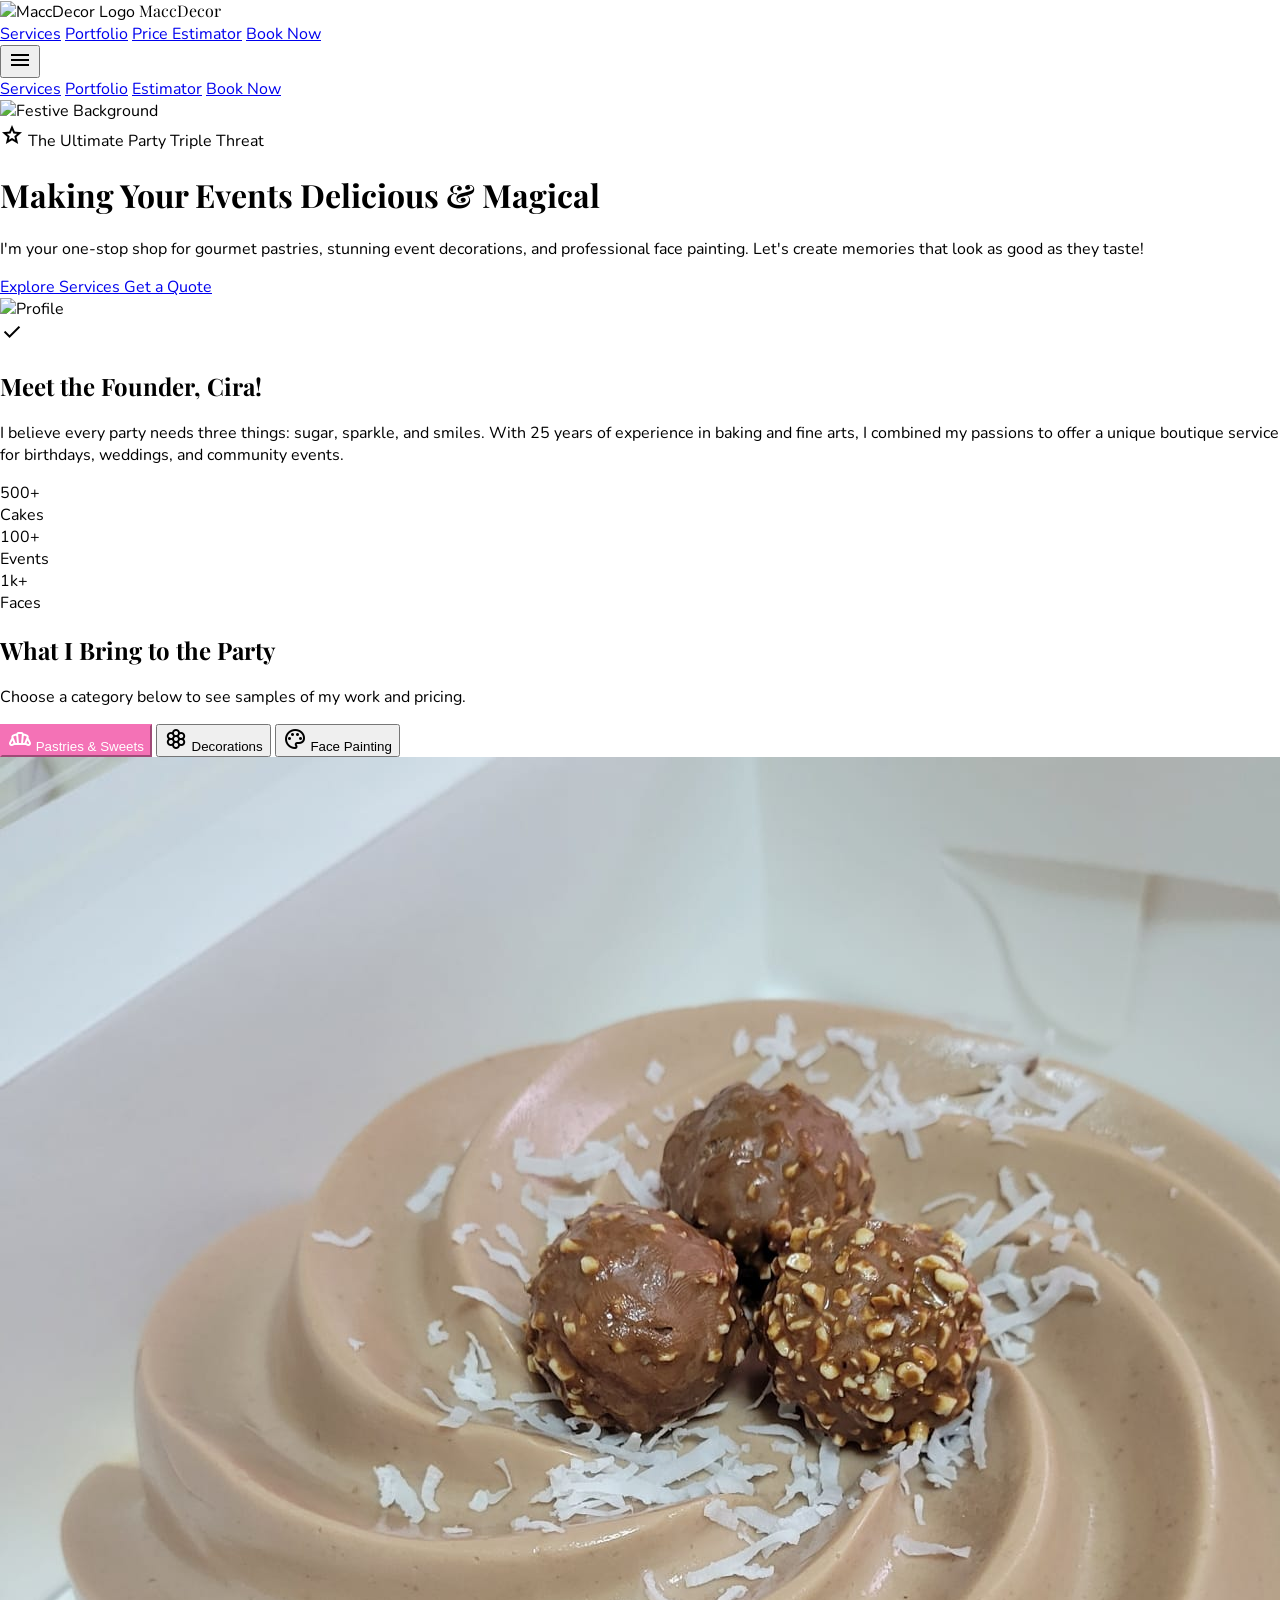
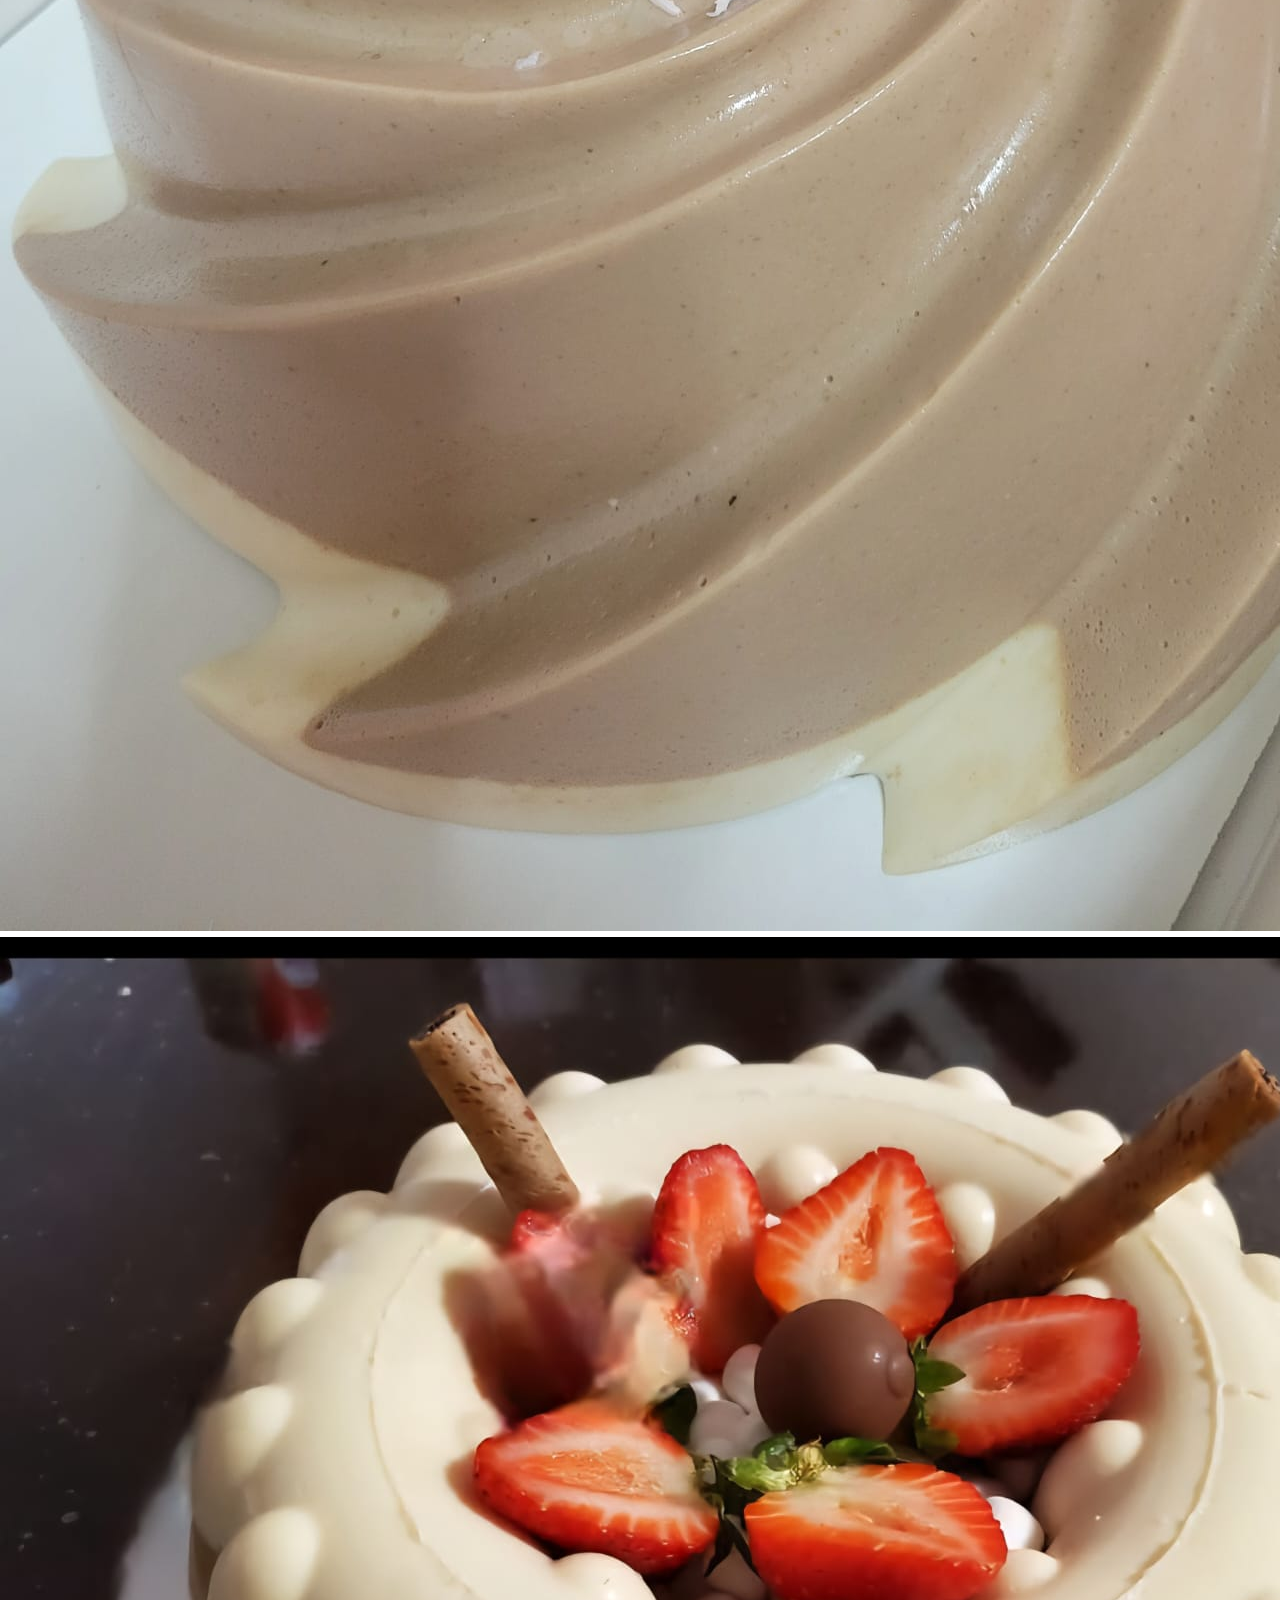
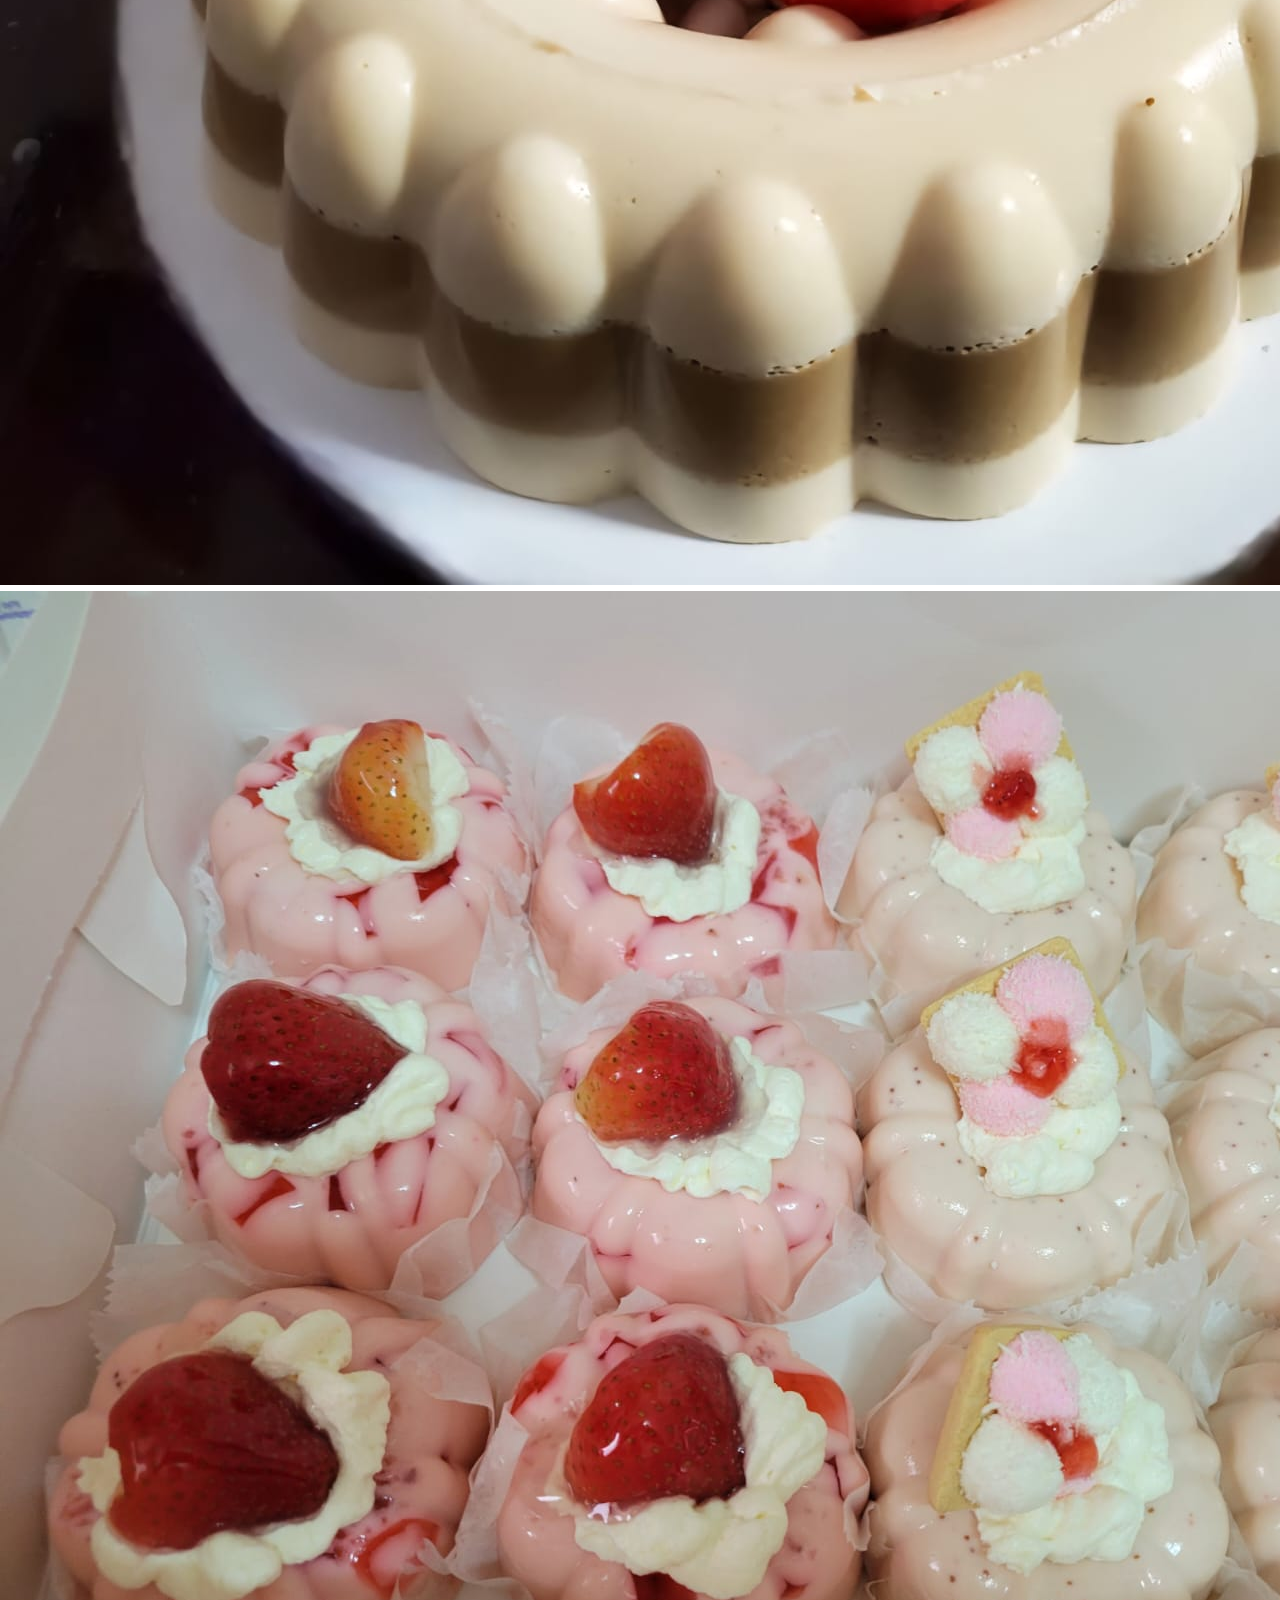
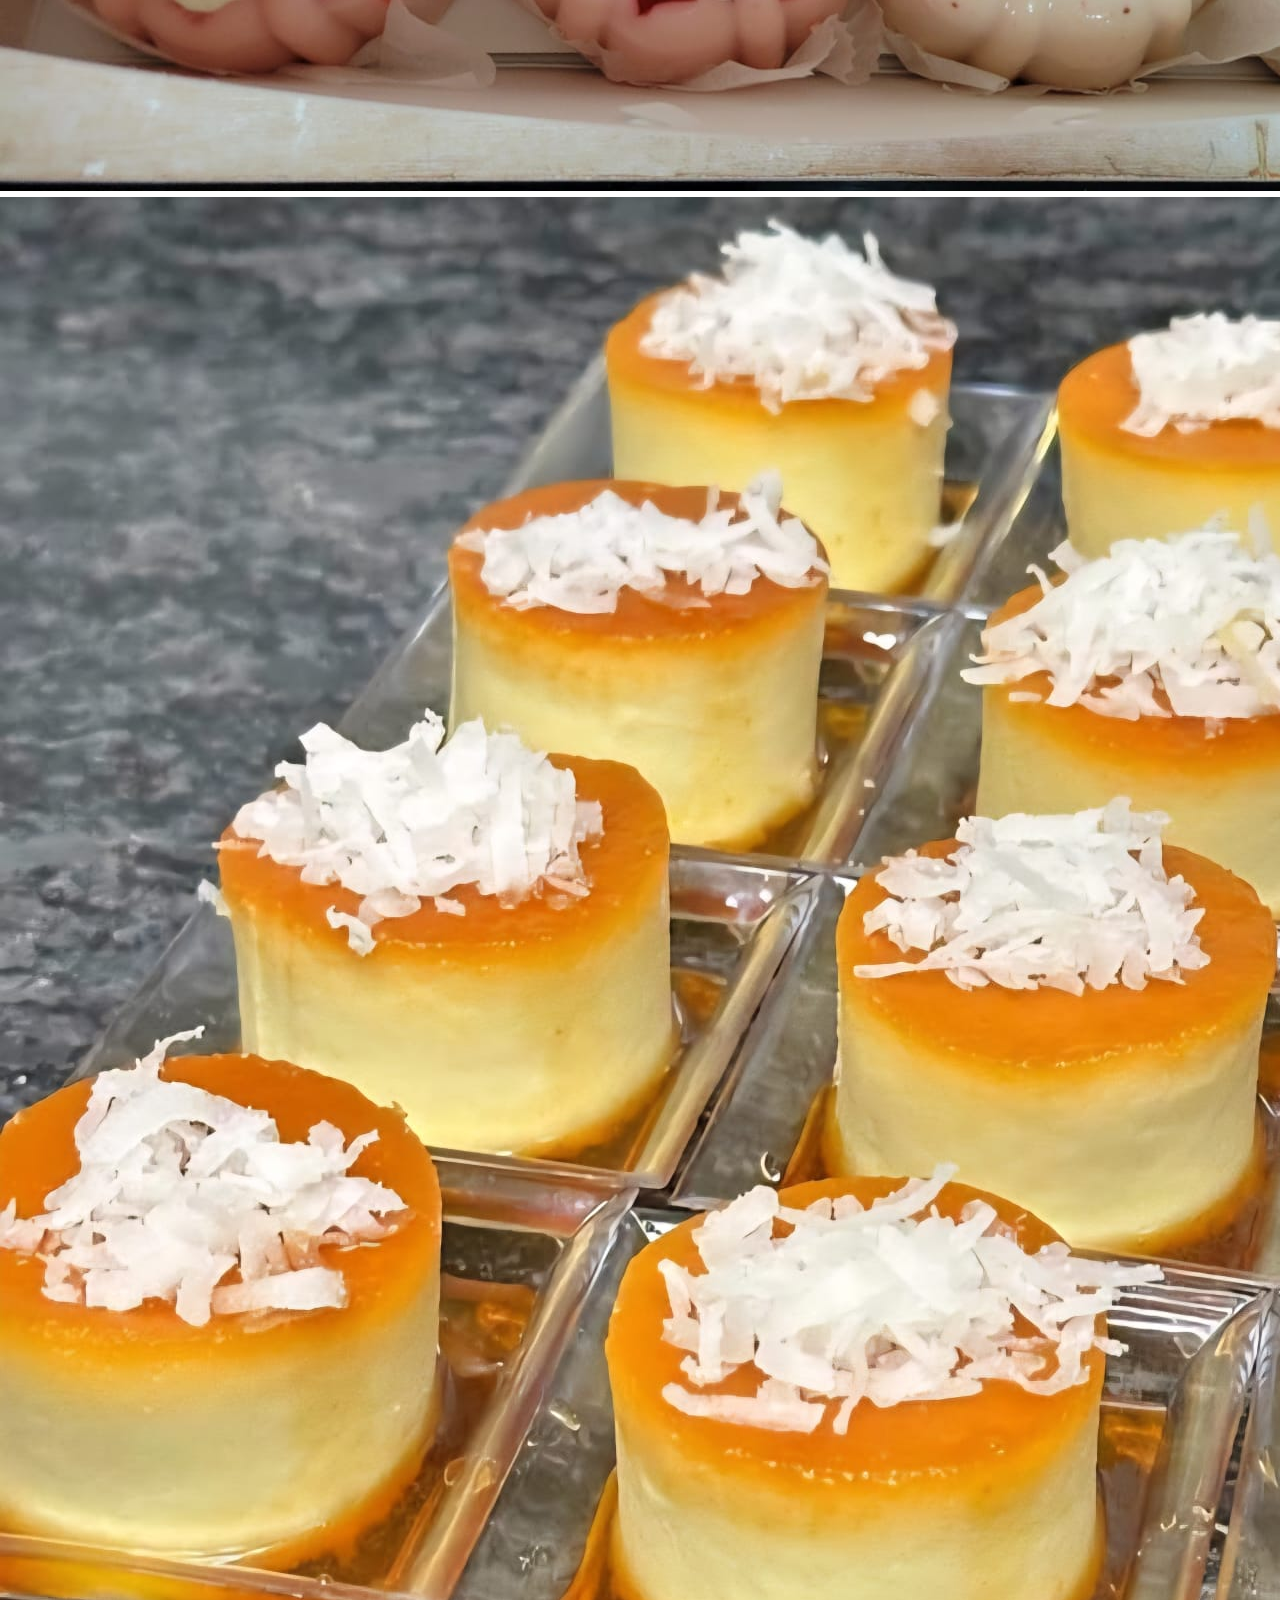
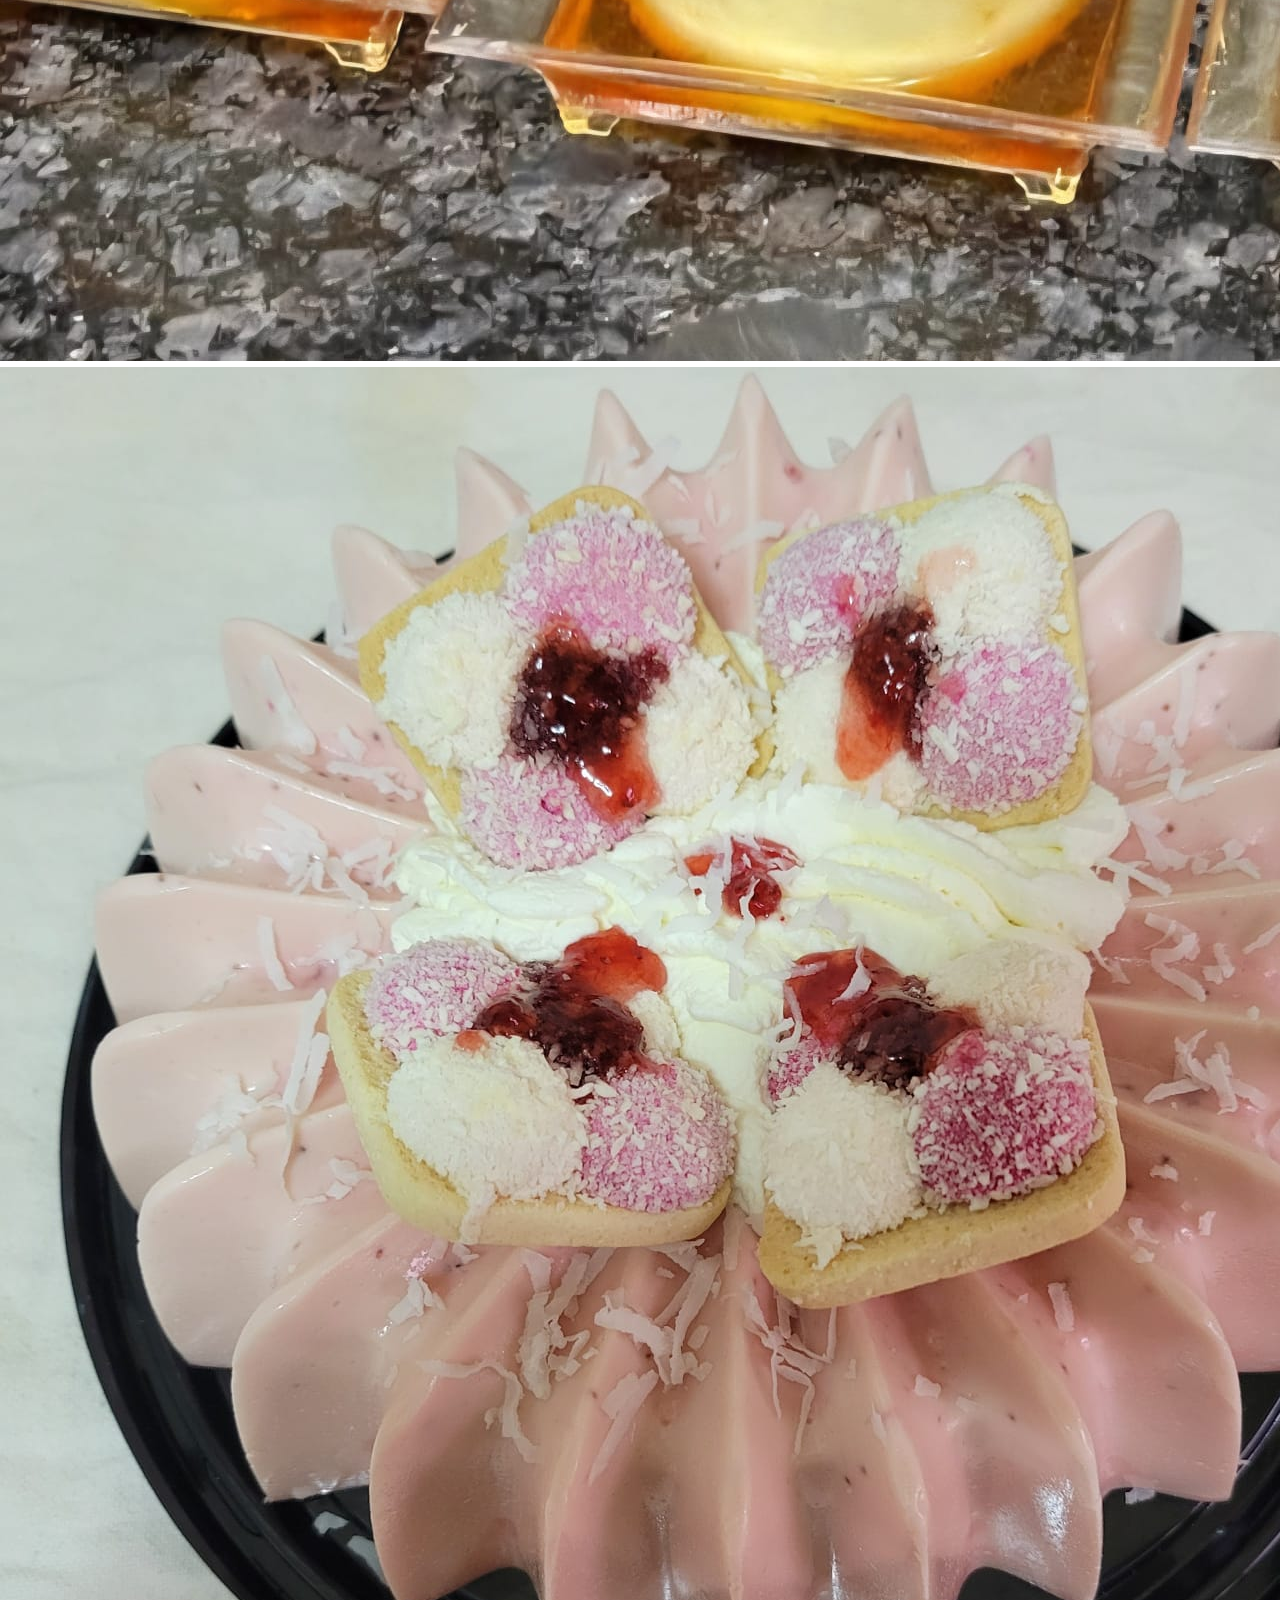
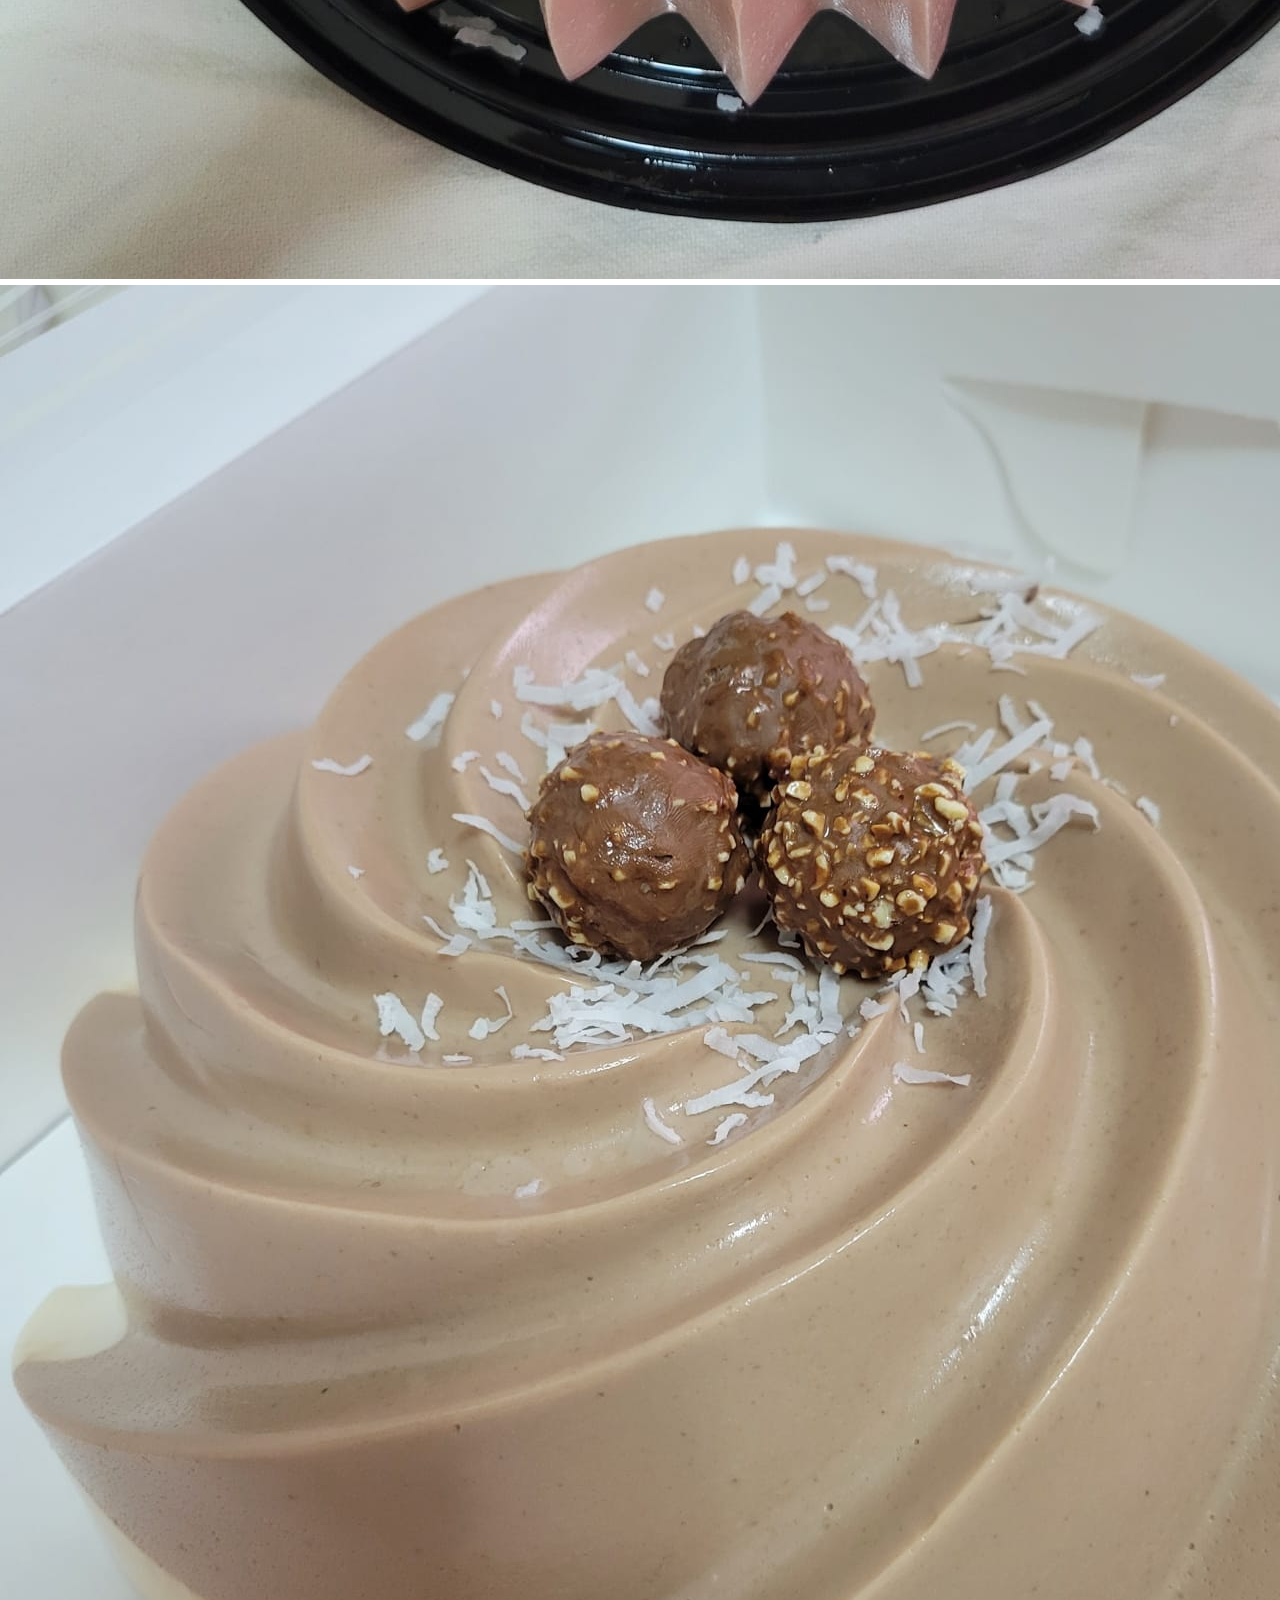
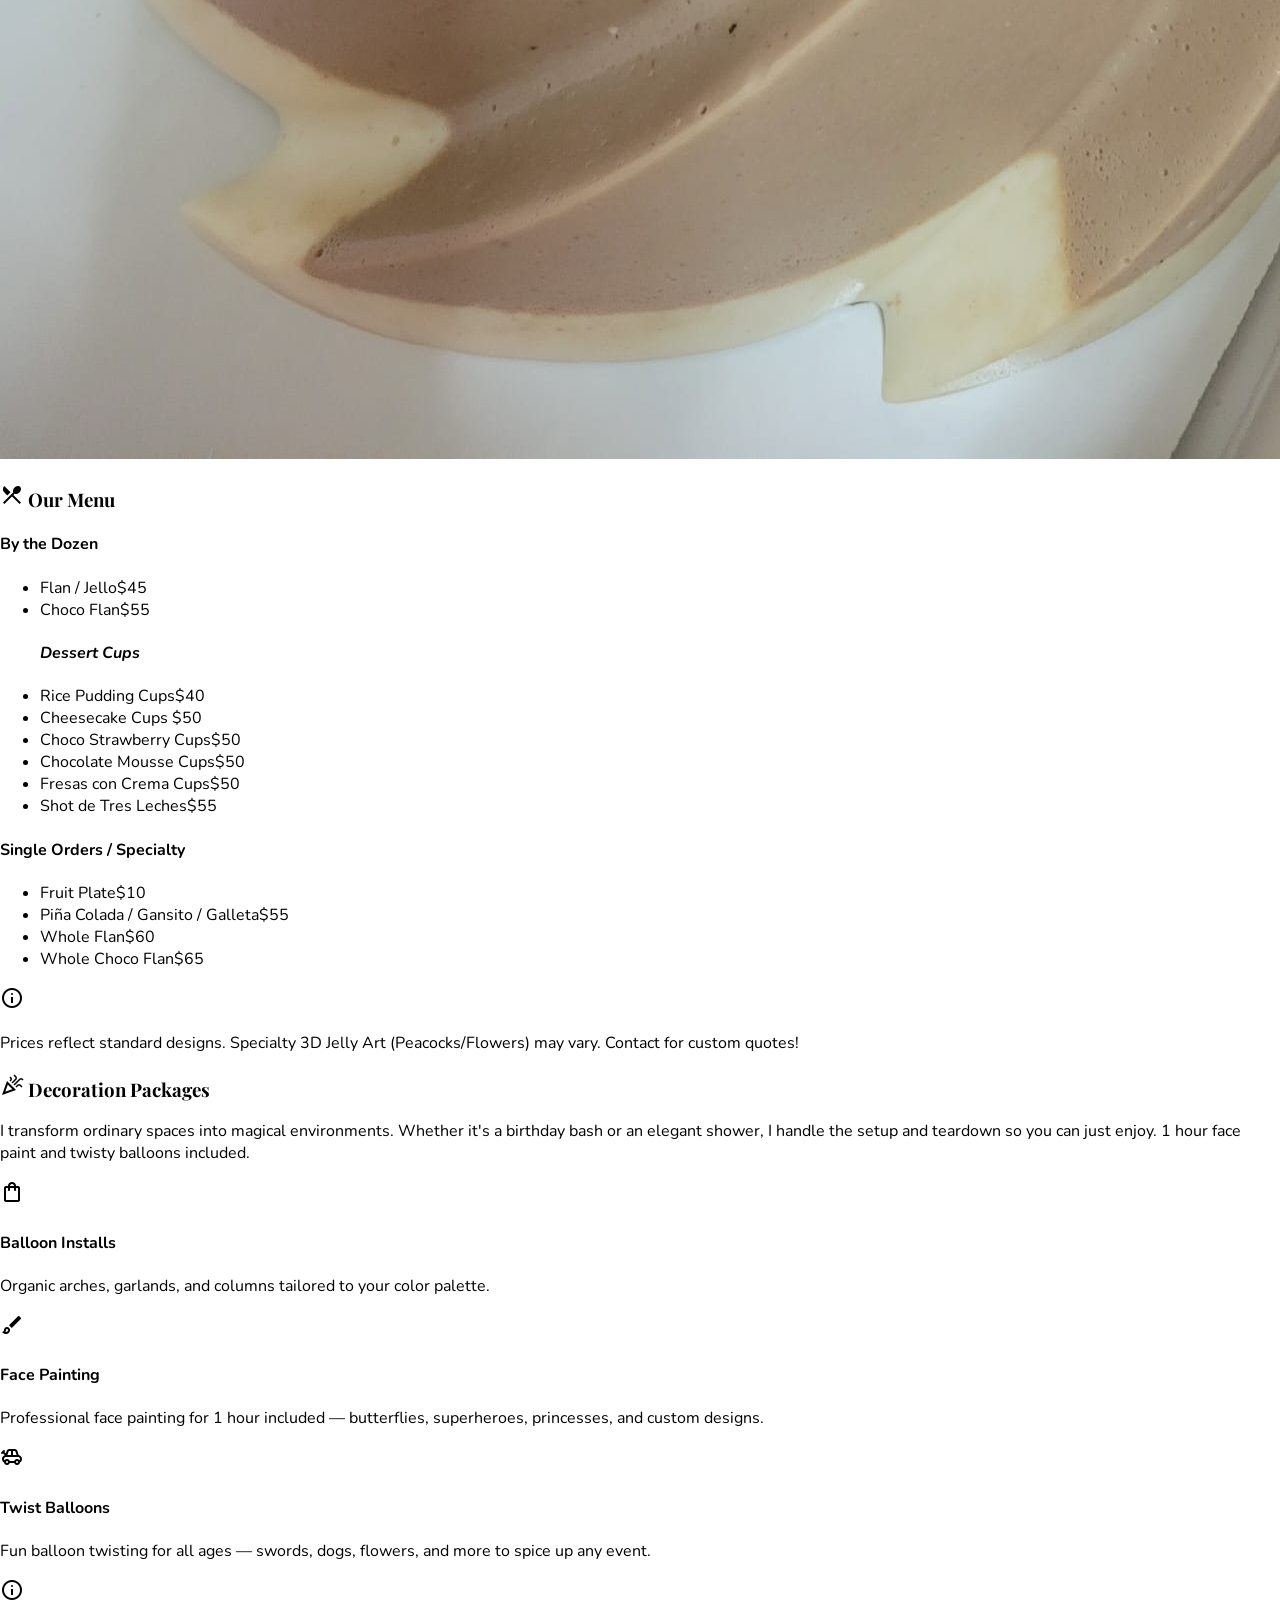
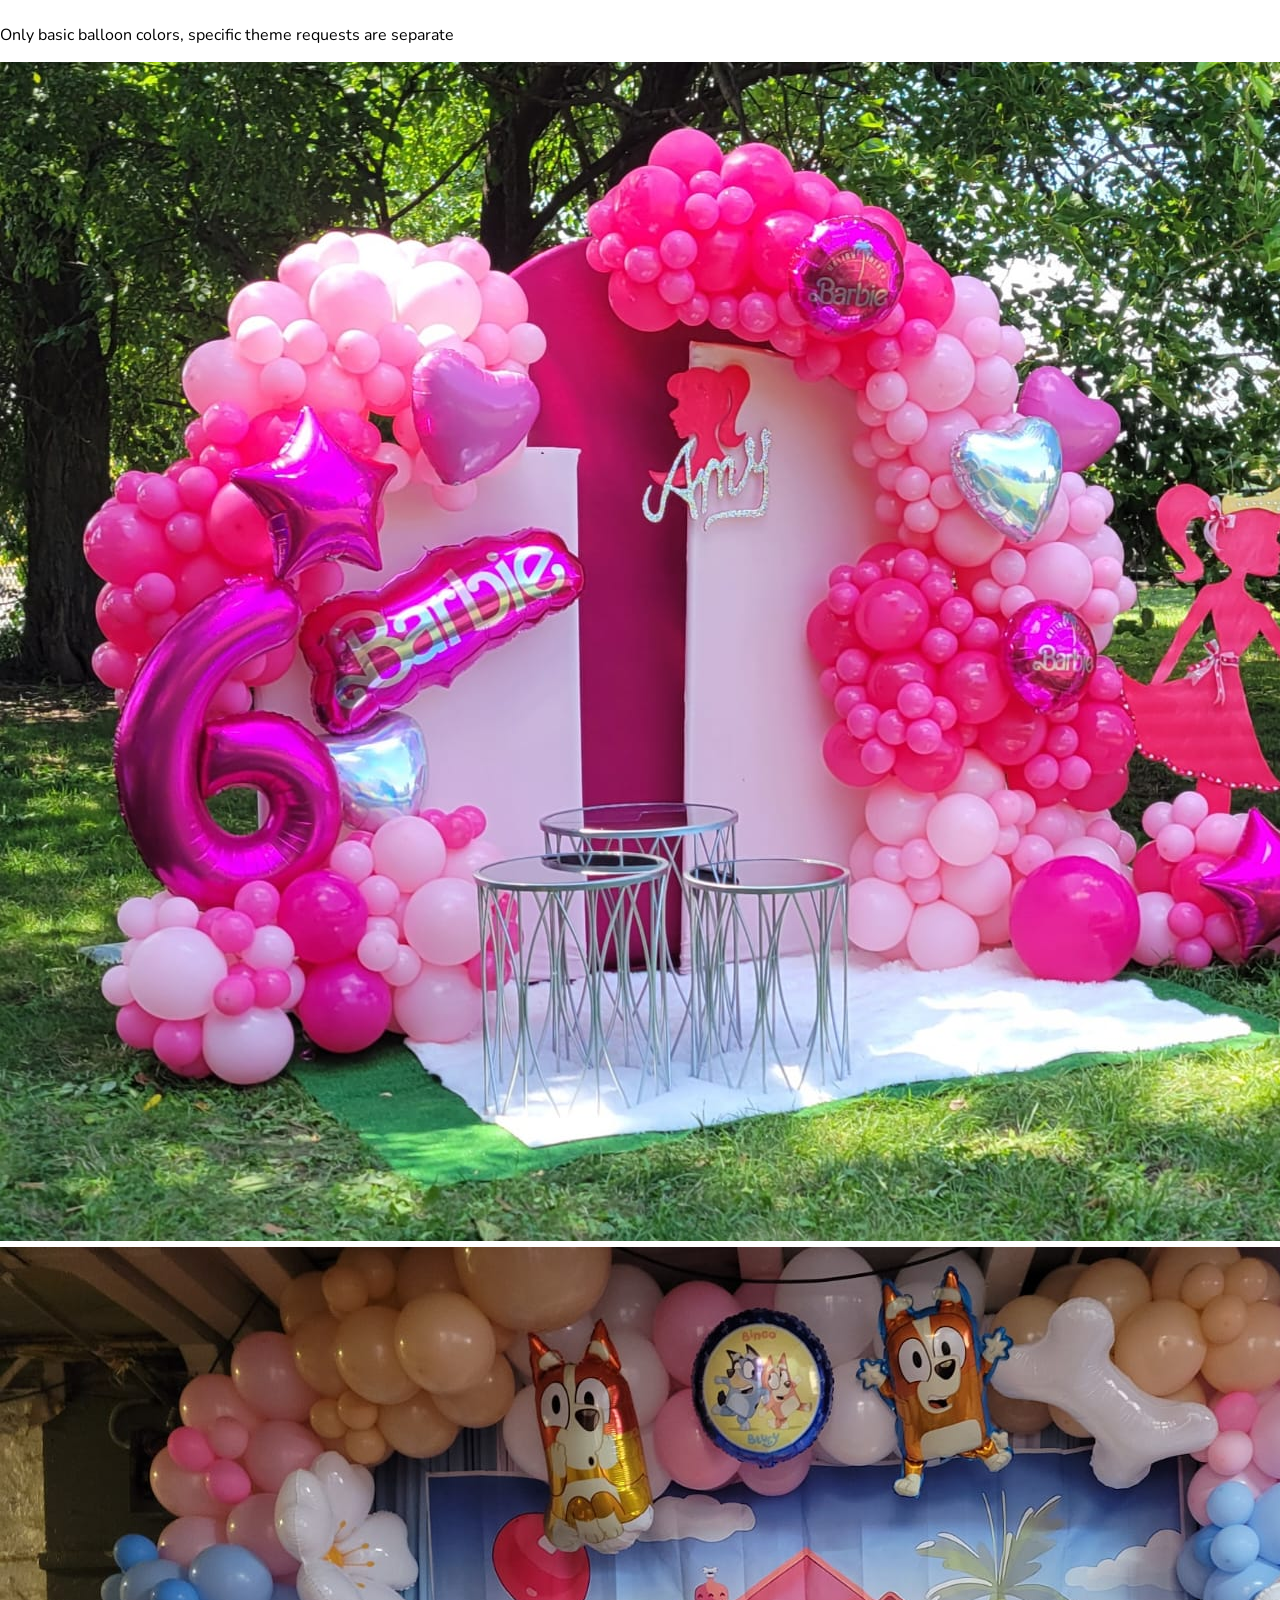
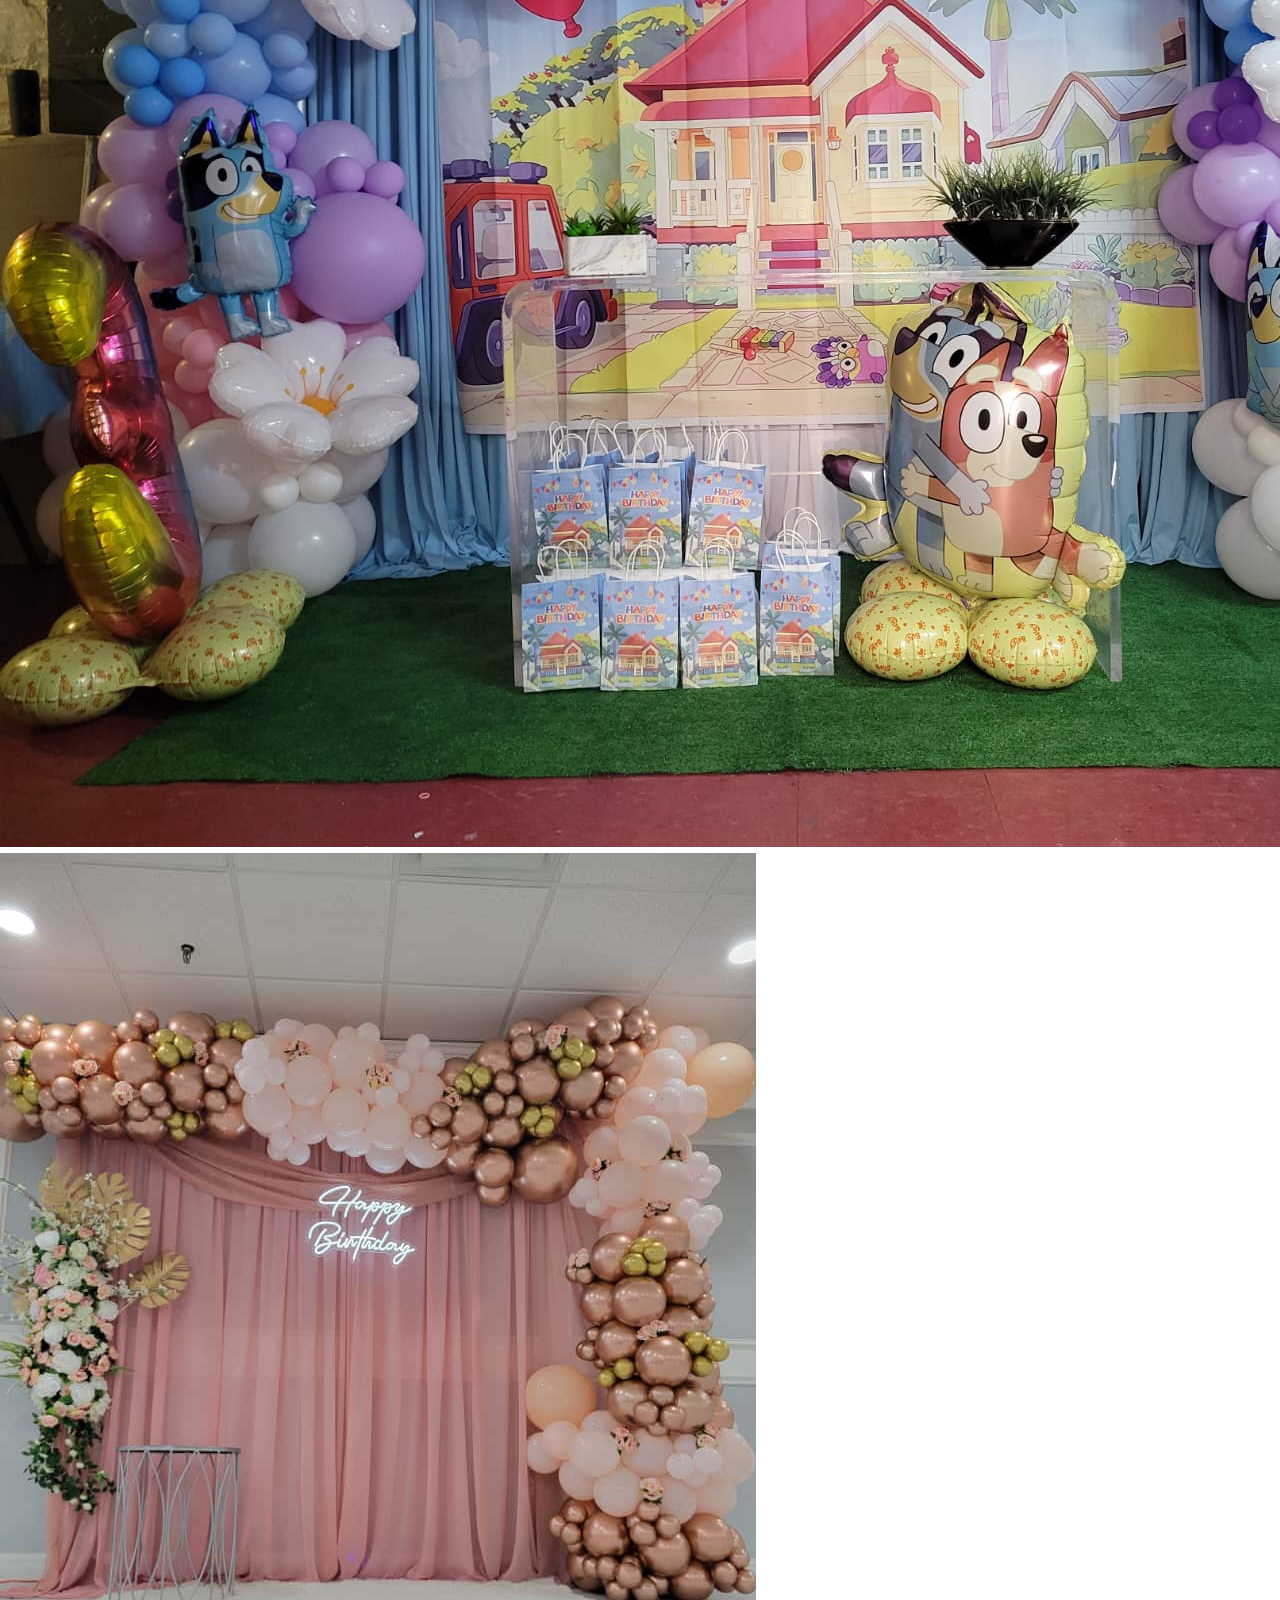
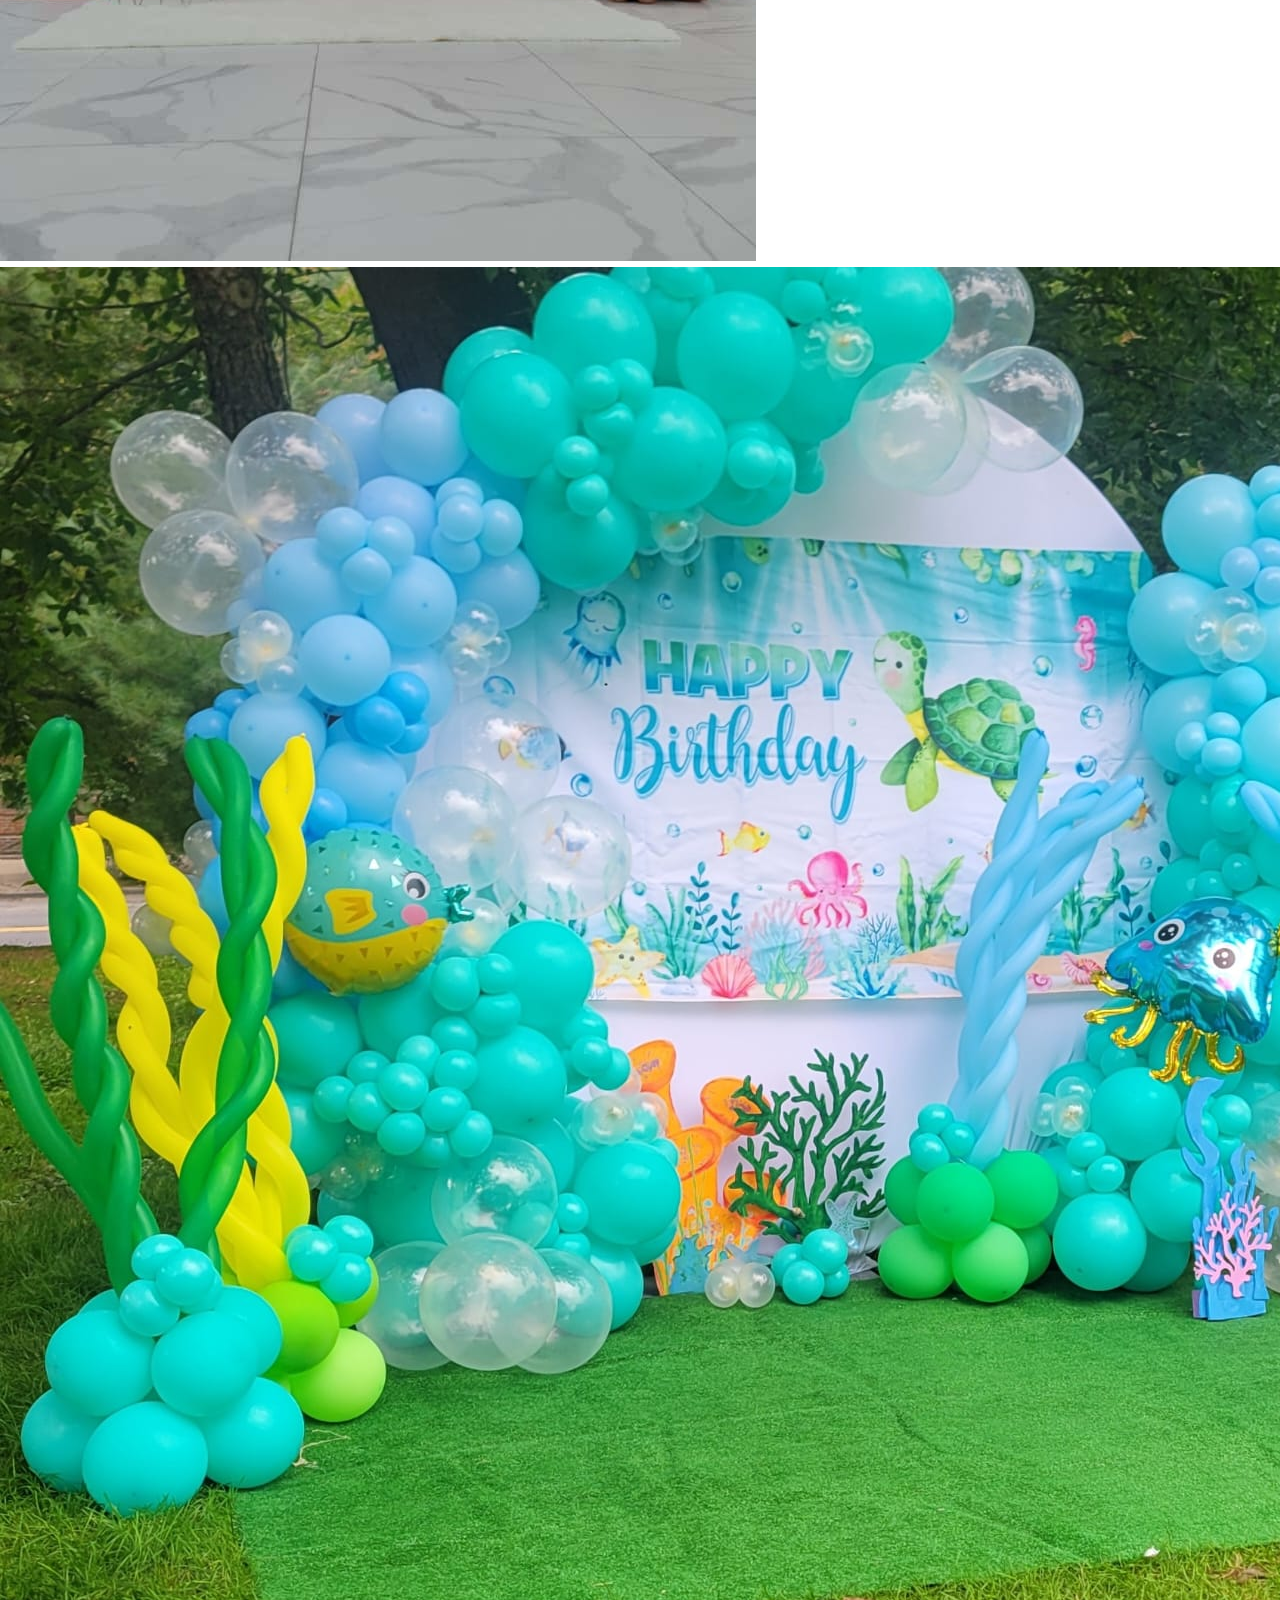
==== index.html @ c12562e0 "Add MaccDecor landing page and assets Signed-off-by: Aden Garbutt <agarbutt268@gmail.com>" ====
<!doctype html>
<html lang="en">
    <head>
        <meta
            name="surface-hint"
            content="desktop-responsive"
            data-hint="injected-ffc2e83d85"
        />
        <meta charset="utf-8" />
        <meta content="width=device-width, initial-scale=1.0" name="viewport" />
        <title>MaccDecor | Events &amp; Decorations</title>
        <script src="https://cdn.tailwindcss.com"></script>
        <link
            href="https://fonts.googleapis.com/css2?family=Nunito:wght@400;600;700;800&amp;family=Playfair+Display:wght@700&amp;display=swap"
            rel="stylesheet"
        />
        <link
            href="https://fonts.googleapis.com/css2?family=Material+Symbols+Outlined:opsz,wght,FILL,GRAD@24,400,1,0"
            rel="stylesheet"
        />
        <link
            type="text/css"
            href="https://fonts.googleapis.com/css2?family=Google+Symbols:opsz,wght,FILL,GRAD,ROND@24,400,0,0,50&amp;icon_names=link"
            rel="stylesheet"
        />
        <link href="styles.css" rel="stylesheet" />
        <!--
        <style id="dyn-img-link-styles-di-script">
            .dyn-img-link-wrapper-di-script {
                anchor-scope: all;
                display: contents;
                position: relative;
                z-index: 1;
            }

            .dyn-img-link-wrapper-di-script img {
                anchor-name: --photo;
                display: block;
                max-width: 100%;
            }

            .dyn-img-link-di-script {
                z-index: 999999;
                background-color: rgba(0, 0, 0, 0.5);
                border-radius: 9999px;
                box-shadow: 0 1px 2px rgba(0, 0, 0, 0.2);
                color: white;
                height: clamp(
                    13px,
                    calc(max(anchor-size(width), anchor-size(height)) * 0.3),
                    21px
                );
                width: clamp(
                    13px,
                    calc(max(anchor-size(width), anchor-size(height)) * 0.3),
                    21px
                );
                padding: 4px;
                position: absolute;

                bottom: anchor(bottom);
                left: anchor(left);
                margin-left: 10px;
                margin-bottom: 10px;

                transition: background-color 0.2s ease-in-out;
            }

            .dyn-img-link-di-script:hover {
                background-color: rgba(0, 0, 0, 0.8);
            }

            .dyn-img-link-di-script span {
                font-size: 14px;
                vertical-align: top;
            }

            .dyn-img-attribution-button-di-script {
                z-index: 999999;
                background-color: rgba(0, 0, 0, 0.5);
                border-radius: 9999px;
                box-shadow: 0 1px 2px rgba(0, 0, 0, 0.2);
                color: white;
                width: clamp(
                    13px,
                    calc(max(anchor-size(width), anchor-size(height)) * 0.3),
                    21px
                );
                height: clamp(
                    13px,
                    calc(max(anchor-size(width), anchor-size(height)) * 0.3),
                    21px
                );
                padding: 4px;

                position: absolute;
                position-anchor: --photo;
                top: anchor(top);
                right: anchor(right);
                margin-top: 10px;
                margin-right: 10px;

                transition: background-color 0.2s ease-in-out;
                display: flex;
                align-items: center;
                justify-content: center;
            }

            .dyn-img-attribution-button-di-script:hover {
                background-color: rgba(0, 0, 0, 0.8);
            }

            .dyn-img-attribution-button-di-script span {
                font-size: 14px;
                vertical-align: top;
            }

            .dyn-img-inline-attribution-di-script {
                z-index: 999999;
                font-size: 12px;
                padding: 4px;
                display: none;

                position: absolute;
                position-anchor: --photo;
                bottom: anchor(bottom);
                right: anchor(right);
                margin-bottom: 8px;
                margin-right: 8px;

                max-width: 200px;
                overflow: hidden;
                text-overflow: ellipsis;
                text-align: right;

                white-space: nowrap;
                background-color: rgba(0, 0, 0, 0.8);
                border-radius: 9999px;
                box-shadow: 0 1px 2px rgba(0, 0, 0, 0.2);
                color: white;
            }
        </style>
        -->
    </head>
    <body class="bg-slate-50 text-slate-800 antialiased">
        <!-- Navigation -->
        <nav
            class="bg-white/90 backdrop-blur-md fixed w-full z-50 shadow-sm border-b border-pink-100"
        >
            <div class="max-w-7xl mx-auto px-4 sm:px-6 lg:px-8">
                <div class="flex justify-between items-center h-20">
                    <!-- Logo -->
                    <div
                        class="flex-shrink-0 flex items-center gap-2 cursor-pointer"
                        onclick="window.scrollTo(0, 0)"
                    >
                        <img
                            src="images/negro.png"
                            alt="MaccDecor Logo"
                            class="w-20 h-20"
                        />
                        <span
                            class="font-bold text-2xl tracking-tight text-slate-800 serif"
                            >MaccDecor</span
                        >
                    </div>

                    <!-- Navigation -->
                    <div class="hidden md:flex space-x-8 items-center">
                        <a
                            class="text-slate-600 hover:text-pink-500 font-semibold transition"
                            href="#services"
                            >Services</a
                        >
                        <a
                            class="text-slate-600 hover:text-pink-500 font-semibold transition"
                            href="#portfolio"
                            >Portfolio</a
                        >
                        <a
                            class="text-slate-600 hover:text-pink-500 font-semibold transition"
                            href="#calculator"
                            >Price Estimator</a
                        >
                        <a
                            class="px-5 py-2 rounded-full bg-pink-500 text-white font-bold hover:bg-pink-600 transition shadow-lg shadow-pink-200"
                            href="#contact"
                            >Book Now</a
                        >
                    </div>

                    <!-- Mobile menu button -->
                    <div class="md:hidden flex items-center">
                        <button
                            class="text-slate-600 hover:text-pink-500 focus:outline-none"
                            id="mobile-menu-btn"
                        >
                            <span class="material-symbols-outlined text-3xl"
                                >menu</span
                            >
                        </button>
                    </div>
                </div>
            </div>
            <!-- Mobile Menu Panel -->
            <div
                class="hidden md:hidden bg-white border-t border-gray-100 absolute w-full shadow-lg"
                id="mobile-menu"
            >
                <div class="px-4 pt-2 pb-6 space-y-2">
                    <a
                        class="block px-3 py-2 text-base font-medium text-slate-700 hover:bg-pink-50 rounded-md"
                        href="#services"
                        >Services</a
                    >
                    <a
                        class="block px-3 py-2 text-base font-medium text-slate-700 hover:bg-pink-50 rounded-md"
                        href="#portfolio"
                        >Portfolio</a
                    >
                    <a
                        class="block px-3 py-2 text-base font-medium text-slate-700 hover:bg-pink-50 rounded-md"
                        href="#calculator"
                        >Estimator</a
                    >
                    <a
                        class="block px-3 py-2 text-base font-medium text-pink-600 font-bold hover:bg-pink-50 rounded-md"
                        href="#contact"
                        >Book Now</a
                    >
                </div>
            </div>
        </nav>
        <!-- Hero Section -->
        <header class="relative pt-20 pb-16 md:pt-32 md:pb-24 overflow-hidden">
            <div class="absolute inset-0 z-0">
                <img
                    alt="Festive Background"
                    class="w-full h-full object-cover opacity-20"
                    src="blob:https://48yn0q6pwa07k4d0p4qpevnle3vdukmhxo6vxhmohukcchzi3i-h858592233.scf.usercontent.goog/628b90f7-f1f1-40f3-ab61-eddf81ee13fc"
                    style=""
                />
                <div
                    class="absolute inset-0 bg-gradient-to-b from-white/80 to-slate-50"
                ></div>
            </div>
            <div
                class="relative z-10 max-w-7xl mx-auto px-4 sm:px-6 lg:px-8 text-center"
            >
                <div
                    class="inline-flex items-center gap-2 px-4 py-2 rounded-full bg-yellow-100 text-yellow-800 text-sm font-bold mb-6 shadow-sm"
                >
                    <span class="material-symbols-outlined text-lg">star</span>
                    The Ultimate Party Triple Threat
                </div>
                <h1
                    class="text-5xl md:text-7xl font-extrabold text-slate-900 mb-6 leading-tight"
                >
                    Making Your Events
                    <span
                        class="text-transparent bg-clip-text bg-gradient-to-r from-pink-500 to-purple-600"
                        >Delicious</span
                    >
                    &amp;
                    <span
                        class="text-transparent bg-clip-text bg-gradient-to-r from-blue-500 to-teal-400"
                        >Magical</span
                    >
                </h1>
                <p class="mt-4 max-w-2xl mx-auto text-xl text-slate-600 mb-10">
                    I'm your one-stop shop for gourmet pastries, stunning event
                    decorations, and professional face painting. Let's create
                    memories that look as good as they taste!
                </p>
                <div class="flex flex-col sm:flex-row gap-4 justify-center">
                    <a
                        class="px-8 py-4 rounded-full bg-slate-900 text-white font-bold hover:bg-slate-800 transition shadow-xl hover:shadow-2xl hover:-translate-y-1 transform duration-200"
                        href="#services"
                    >
                        Explore Services
                    </a>
                    <a
                        class="px-8 py-4 rounded-full bg-white text-slate-900 border-2 border-slate-200 font-bold hover:border-pink-400 hover:text-pink-500 transition shadow-sm hover:shadow-md"
                        href="#calculator"
                    >
                        Get a Quote
                    </a>
                </div>
            </div>
        </header>
        <!-- About Mini Section -->
        <section class="py-12 bg-white border-y border-slate-100">
            <div
                class="max-w-5xl mx-auto px-4 flex flex-col md:flex-row items-center gap-8"
            >
                <div class="w-32 h-32 md:w-40 md:h-40 flex-shrink-0 relative">
                    <img
                        alt="Profile"
                        class="w-full h-full object-cover rounded-full border-4 border-pink-100 shadow-lg"
                        src="blob:https://48yn0q6pwa07k4d0p4qpevnle3vdukmhxo6vxhmohukcchzi3i-h858592233.scf.usercontent.goog/65025462-3016-4393-b041-811801090846"
                        style=""
                    />
                    <div
                        class="absolute bottom-0 right-0 bg-green-400 w-8 h-8 rounded-full border-4 border-white flex items-center justify-center shadow-sm"
                        title="Available for booking"
                    >
                        <span
                            class="material-symbols-outlined text-white text-sm font-bold"
                            >check</span
                        >
                    </div>
                </div>
                <div class="text-center md:text-left">
                    <h2 class="text-2xl font-bold text-slate-900 serif">
                        Meet the Founder, Cira!
                    </h2>
                    <p class="text-slate-600 mt-2">
                        I believe every party needs three things: sugar,
                        sparkle, and smiles. With 25 years of experience in
                        baking and fine arts, I combined my passions to offer a
                        unique boutique service for birthdays, weddings, and
                        community events.
                    </p>
                </div>
                <div class="flex gap-6 text-slate-400">
                    <div class="text-center">
                        <div class="text-3xl font-bold text-pink-500">500+</div>
                        <div class="text-xs uppercase font-bold tracking-wider">
                            Cakes
                        </div>
                    </div>
                    <div class="text-center">
                        <div class="text-3xl font-bold text-purple-500">
                            100+
                        </div>
                        <div class="text-xs uppercase font-bold tracking-wider">
                            Events
                        </div>
                    </div>
                    <div class="text-center">
                        <div class="text-3xl font-bold text-blue-500">1k+</div>
                        <div class="text-xs uppercase font-bold tracking-wider">
                            Faces
                        </div>
                    </div>
                </div>
            </div>
        </section>
        <!-- Services Interactive Tabs -->
        <section class="py-20 bg-slate-50" id="services">
            <div class="max-w-7xl mx-auto px-4 sm:px-6 lg:px-8">
                <div class="text-center mb-12">
                    <h2
                        class="text-3xl md:text-4xl font-bold text-slate-900 serif mb-4"
                    >
                        What I Bring to the Party
                    </h2>
                    <p class="text-slate-600 max-w-2xl mx-auto">
                        Choose a category below to see samples of my work and
                        pricing.
                    </p>
                </div>
                <!-- Tabs Navigation -->
                <div class="flex justify-center mb-10">
                    <div
                        class="inline-flex bg-white p-1.5 rounded-full shadow-md border border-slate-100 overflow-x-auto max-w-full"
                    >
                        <button
                            class="service-tab active px-6 py-3 rounded-full text-sm sm:text-base font-bold transition flex items-center gap-2 whitespace-nowrap"
                            id="tab-btn-pastries"
                            onclick="switchTab('pastries')"
                        >
                            <span class="material-symbols-outlined"
                                >bakery_dining</span
                            >
                            Pastries &amp; Sweets
                        </button>
                        <button
                            class="service-tab px-6 py-3 rounded-full text-sm sm:text-base font-bold text-slate-600 hover:text-purple-600 transition flex items-center gap-2 whitespace-nowrap"
                            id="tab-btn-decor"
                            onclick="switchTab('decor')"
                        >
                            <span class="material-symbols-outlined"
                                >filter_vintage</span
                            >
                            Decorations
                        </button>
                        <button
                            class="service-tab px-6 py-3 rounded-full text-sm sm:text-base font-bold text-slate-600 hover:text-blue-600 transition flex items-center gap-2 whitespace-nowrap"
                            id="tab-btn-facepaint"
                            onclick="switchTab('facepaint')"
                        >
                            <span class="material-symbols-outlined"
                                >palette</span
                            >
                            Face Painting
                        </button>
                    </div>
                </div>

                <!-- Tab Content: Pastries -->
                <div class="tab-content fade-in block" id="content-pastries">
                    <div class="grid md:grid-cols-2 gap-12 items-center">
                        <!-- images -->
                        <div class="grid grid-cols-2 gap-4">
                            <img
                                alt="Specialty Jelly Cake"
                                class="rounded-2xl shadow-lg hover:scale-105 transition duration-300 w-full object-cover aspect-[4/3]"
                                src="images/specialty_jelly_cake.jpeg"
                            />
                            <img
                                alt="Floral Jelly Art"
                                class="rounded-2xl shadow-lg hover:scale-105 transition duration-300 w-full object-cover aspect-[4/3]"
                                src="images/cake3.jpeg"
                            />
                            <img
                                alt="Strawberry Chocolate"
                                class="rounded-2xl shadow-lg hover:scale-105 transition duration-300 w-full object-cover aspect-[4/3]"
                                src="images/cupcakes.jpeg"
                            />
                            <img
                                alt="Tres Leches Shots"
                                class="rounded-2xl shadow-lg hover:scale-105 transition duration-300 w-full object-cover aspect-[4/3]"
                                src="images/pastries1.jpeg"
                            />
                            <img
                                alt="Strawberry Chocolate"
                                class="rounded-2xl shadow-lg hover:scale-105 transition duration-300 w-full object-cover aspect-[4/3]"
                                src="images/cake2.jpeg"
                            />
                            <img
                                alt="Tres Leches Shots"
                                class="rounded-2xl shadow-lg hover:scale-105 transition duration-300 w-full object-cover aspect-[4/3]"
                                src="images/specialty_jelly_cake.jpeg"
                            />
                        </div>

                        <!--Menu -->
                        <div
                            class="bg-white p-8 rounded-3xl shadow-sm border border-pink-50"
                        >
                            <h3
                                class="text-2xl font-bold text-pink-600 mb-6 flex items-center gap-2"
                            >
                                <span class="material-symbols-outlined"
                                    >restaurant_menu</span
                                >
                                Our Menu
                            </h3>

                            <div class="mb-8">
                                <h4
                                    class="font-bold text-slate-900 uppercase tracking-wider text-sm mb-4 border-b pb-2"
                                >
                                    By the Dozen
                                </h4>
                                <ul class="space-y-2">
                                    <li
                                        class="flex justify-between text-slate-700"
                                    >
                                        <span>Flan / Jello</span
                                        ><span class="font-bold text-pink-500"
                                            >$45</span
                                        >
                                    </li>
                                    <li
                                        class="flex justify-between text-slate-700"
                                    >
                                        <span>Choco Flan</span
                                        ><span class="font-bold text-pink-500"
                                            >$55</span
                                        >
                                    </li>
                                    <h4>
                                        <strong><em>Dessert Cups</em></strong>
                                    </h4>
                                    <li
                                        class="flex justify-between text-slate-700"
                                    >
                                        <span>Rice Pudding Cups</span
                                        ><span class="font-bold text-pink-500"
                                            >$40</span
                                        >
                                    </li>
                                    <li
                                        class="flex justify-between text-slate-700"
                                    >
                                        <span>Cheesecake Cups </span
                                        ><span class="font-bold text-pink-500"
                                            >$50</span
                                        >
                                    </li>
                                    <li
                                        class="flex justify-between text-slate-700"
                                    >
                                        <span>Choco Strawberry Cups</span
                                        ><span class="font-bold text-pink-500"
                                            >$50</span
                                        >
                                    </li>
                                    <li
                                        class="flex justify-between text-slate-700"
                                    >
                                        <span> Chocolate Mousse Cups</span
                                        ><span class="font-bold text-pink-500"
                                            >$50</span
                                        >
                                    </li>
                                    <li
                                        class="flex justify-between text-slate-700"
                                    >
                                        <span>Fresas con Crema Cups</span
                                        ><span class="font-bold text-pink-500"
                                            >$50</span
                                        >
                                    </li>
                                    <li
                                        class="flex justify-between text-slate-700"
                                    >
                                        <span>Shot de Tres Leches</span
                                        ><span class="font-bold text-pink-500"
                                            >$55</span
                                        >
                                    </li>
                                </ul>
                            </div>

                            <div>
                                <h4
                                    class="font-bold text-slate-900 uppercase tracking-wider text-sm mb-4 border-b pb-2"
                                >
                                    Single Orders / Specialty
                                </h4>
                                <ul class="space-y-2">
                                    <li
                                        class="flex justify-between text-slate-700"
                                    >
                                        <span>Fruit Plate</span
                                        ><span class="font-bold text-pink-500"
                                            >$10</span
                                        >
                                    </li>
                                    <li
                                        class="flex justify-between text-slate-700"
                                    >
                                        <span
                                            >Piña Colada / Gansito /
                                            Galleta</span
                                        ><span class="font-bold text-pink-500"
                                            >$55</span
                                        >
                                    </li>
                                    <li
                                        class="flex justify-between text-slate-700"
                                    >
                                        <span>Whole Flan</span
                                        ><span class="font-bold text-pink-500"
                                            >$60</span
                                        >
                                    </li>
                                    <li
                                        class="flex justify-between text-slate-700"
                                    >
                                        <span>Whole Choco Flan</span
                                        ><span class="font-bold text-pink-500"
                                            >$65</span
                                        >
                                    </li>
                                </ul>
                            </div>

                            <div
                                class="mt-8 bg-blue-50 p-4 rounded-xl flex items-start gap-3"
                            >
                                <span
                                    class="material-symbols-outlined text-blue-500"
                                    >info</span
                                >
                                <p class="text-xs text-slate-700">
                                    Prices reflect standard designs. Specialty
                                    3D Jelly Art (Peacocks/Flowers) may vary.
                                    Contact for custom quotes!
                                </p>
                            </div>
                        </div>
                    </div>
                </div>

                <!-- Tab Content: Decorations -->
                <div class="tab-content hidden" id="content-decor">
                    <div class="grid md:grid-cols-2 gap-12 items-center">
                        <!-- Info Side -->
                        <div
                            class="bg-white p-8 rounded-3xl shadow-sm border border-purple-50 order-2 md:order-1"
                        >
                            <h3
                                class="text-2xl font-bold text-purple-600 mb-4 flex items-center gap-2"
                            >
                                <span class="material-symbols-outlined"
                                    >celebration</span
                                >
                                Decoration Packages
                            </h3>
                            <p class="text-slate-600 mb-6">
                                I transform ordinary spaces into magical
                                environments. Whether it's a birthday bash or an
                                elegant shower, I handle the setup and teardown
                                so you can just enjoy. 1 hour face paint and
                                twisty balloons included.
                            </p>
                            <div class="space-y-6">
                                <div class="flex gap-4">
                                    <div
                                        class="w-12 h-12 rounded-full bg-purple-100 flex items-center justify-center text-purple-600 flex-shrink-0"
                                    >
                                        <span class="material-symbols-outlined"
                                            >shopping_bag</span
                                        >
                                    </div>
                                    <div>
                                        <h4 class="font-bold text-slate-800">
                                            Balloon Installs
                                        </h4>
                                        <p class="text-sm text-slate-600">
                                            Organic arches, garlands, and
                                            columns tailored to your color
                                            palette.
                                        </p>
                                    </div>
                                </div>

                                <div class="flex gap-4">
                                    <div
                                        class="w-12 h-12 rounded-full bg-purple-100 flex items-center justify-center text-purple-600 flex-shrink-0"
                                    >
                                        <span class="material-symbols-outlined"
                                            >brush</span
                                        >
                                    </div>
                                    <div>
                                        <h4 class="font-bold text-slate-800">
                                            Face Painting
                                        </h4>
                                        <p class="text-sm text-slate-600">
                                            Professional face painting for 1
                                            hour included — butterflies,
                                            superheroes, princesses, and custom
                                            designs.
                                        </p>
                                    </div>
                                </div>

                                <div class="flex gap-4">
                                    <div
                                        class="w-12 h-12 rounded-full bg-purple-100 flex items-center justify-center text-purple-600 flex-shrink-0"
                                    >
                                        <span class="material-symbols-outlined">
                                            toys
                                        </span>
                                    </div>
                                    <div>
                                        <h4 class="font-bold text-slate-800">
                                            Twist Balloons
                                        </h4>
                                        <p class="text-sm text-slate-600">
                                            Fun balloon twisting for all ages —
                                            swords, dogs, flowers, and more to
                                            spice up any event.
                                        </p>
                                    </div>
                                </div>

                                <div
                                    class="mt-8 bg-blue-50 p-4 rounded-xl flex items-start items-center gap-3"
                                >
                                    <span
                                        class="material-symbols-outlined text-blue-500"
                                        >info</span
                                    >
                                    <p class="text-xs text-slate-700">
                                        Only basic balloon colors, specific
                                        theme requests are separate
                                    </p>
                                </div>
                            </div>
                        </div>

                        <!-- Gallery Side -->
                        <div class="grid grid-cols-2 gap-4 order-1 md:order-2">
                            <img
                                alt="Balloon Arch"
                                class="rounded-2xl shadow-lg hover:scale-105 transition duration-300 w-full object-cover aspect-[4/3]"
                                src="images/BallonArch4.jpeg"
                            />
                            <img
                                alt="Table Setting"
                                class="rounded-2xl shadow-lg hover:scale-105 transition duration-300 w-full object-cover aspect-[4/3]"
                                src="images/BallonArch2.jpeg"
                            />
                            <img
                                alt="Jungle Theme"
                                class="rounded-2xl shadow-lg hover:scale-105 transition duration-300 w-full object-cover aspect-[4/3]"
                                src="images/BallonArch6.jpeg"
                            />
                            <img
                                alt="Boho Picnic"
                                class="rounded-2xl shadow-lg hover:scale-105 transition duration-300 w-full object-cover aspect-[4/3]"
                                src="images/BallonArch5.jpeg"
                            />
                        </div>
                    </div>
                </div>

                <!-- Tab Content: Face Painting -->
                <div class="tab-content hidden" id="content-facepaint">
                    <div
                        class="bg-white rounded-3xl overflow-hidden shadow-sm border border-blue-50"
                    >
                        <div class="p-8 md:p-12 text-center bg-blue-50">
                            <h3
                                class="text-3xl font-bold text-blue-700 mb-2 serif"
                            >
                                Face Painting Fun
                            </h3>
                            <p class="text-blue-600 max-w-2xl mx-auto">
                                Using only FDA-compliant, cosmetic-grade paints.
                                Hypoallergenic and easy to wash off!
                            </p>
                        </div>
                        <div class="grid md:grid-cols-4 gap-0">
                            <div
                                class="group relative overflow-hidden aspect-[4/3] md:aspect-auto md:h-64"
                            >
                                <img
                                    alt="Tiger Face"
                                    class="w-full h-full object-cover transition duration-500 group-hover:scale-110"
                                    src="images/paint3.jpeg"
                                />
                                <div
                                    class="absolute inset-0 bg-gradient-to-t from-black/60 to-transparent flex items-end p-4 opacity-0 group-hover:opacity-100 transition"
                                >
                                    <span class="text-white font-bold"
                                        >Wild Animals</span
                                    >
                                </div>
                            </div>
                            <div
                                class="group relative overflow-hidden aspect-[4/3] md:aspect-auto md:h-64"
                            >
                                <img
                                    alt="Butterfly Face"
                                    class="w-full h-full object-cover transition duration-500 group-hover:scale-110"
                                    src="images/paint5.jpeg"
                                />
                                <div
                                    class="absolute inset-0 bg-gradient-to-t from-black/60 to-transparent flex items-end p-4 opacity-0 group-hover:opacity-100 transition"
                                >
                                    <span class="text-white font-bold"
                                        >Sparkly Butterflies</span
                                    >
                                </div>
                            </div>
                            <div
                                class="group relative overflow-hidden aspect-[4/3] md:aspect-auto md:h-64"
                            >
                                <img
                                    alt="Superhero Face"
                                    class="w-full h-full object-cover transition duration-500 group-hover:scale-110"
                                    src="images/paint4.jpeg"
                                />
                                <div
                                    class="absolute inset-0 bg-gradient-to-t from-black/60 to-transparent flex items-end p-4 opacity-0 group-hover:opacity-100 transition"
                                >
                                    <span class="text-white font-bold"
                                        >Superheroes</span
                                    >
                                </div>
                            </div>
                            <div
                                class="group relative overflow-hidden aspect-[4/3] md:aspect-auto md:h-64"
                            >
                                <img
                                    alt="Floral Cheek Art"
                                    class="w-full h-full object-cover transition duration-500 group-hover:scale-110"
                                    src="images/paint6.jpeg"
                                />
                                <div
                                    class="absolute inset-0 bg-gradient-to-t from-black/60 to-transparent flex items-end p-4 opacity-0 group-hover:opacity-100 transition"
                                >
                                    <span class="text-white font-bold"
                                        >Floral Cheek Art</span
                                    >
                                </div>
                            </div>
                        </div>
                        <div class="p-8 grid md:grid-cols-3 gap-8 text-center">
                            <div
                                class="p-4 rounded-xl bg-slate-50 border border-slate-100"
                            >
                                <div class="text-3xl mb-2">⚡</div>
                                <h4 class="font-bold text-slate-800">Speed</h4>
                                <p class="text-sm text-slate-500">
                                    10-12 kids per hour for standard designs.<br />(Max
                                    30 kids in a 2 hour period)
                                </p>
                            </div>
                            <div
                                class="p-4 rounded-xl bg-slate-50 border border-slate-100"
                            >
                                <div class="text-3xl mb-2">🧼</div>
                                <h4 class="font-bold text-slate-800">
                                    Hygiene
                                </h4>
                                <p class="text-sm text-slate-500">
                                    Clean sponges and Sanitized brushes for
                                    every face. Using only FDA-compliant,
                                    cosmetic-grade paints.
                                </p>
                            </div>
                            <div
                                class="p-4 rounded-xl bg-slate-50 border border-slate-100"
                            >
                                <div class="text-3xl mb-2">💲</div>
                                <h4 class="font-bold text-slate-800">Rate</h4>
                                <p class="text-sm text-slate-500">
                                    $175 for 1 hour<br />$250 for 2 hours
                                </p>
                            </div>
                        </div>
                    </div>
                </div>
            </div>
        </section>

        <!-- Interactive Price Estimator -->
        <section class="py-20 bg-white" id="calculator">
            <div class="max-w-4xl mx-auto px-4">
                <div class="text-center mb-10">
                    <h2
                        class="text-3xl md:text-4xl font-bold text-slate-900 serif"
                    >
                        Instant Price Estimator
                    </h2>
                    <p class="text-slate-600 mt-2">
                        Get a rough idea of your event cost. Contact me for a
                        final quote!
                    </p>
                </div>
                <div
                    class="bg-white rounded-3xl shadow-xl border border-slate-200 overflow-hidden flex flex-col md:flex-row"
                >
                    <!-- Inputs -->
                    <div class="p-8 md:w-2/3 space-y-8">
                        <!-- Pastry Section -->
                        <div>
                            <h4
                                class="font-bold text-pink-600 mb-3 flex items-center gap-2"
                            >
                                <span class="material-symbols-outlined"
                                    >cookie</span
                                >
                                Pastries
                            </h4>
                            <div class="space-y-3">
                                <div class="flex items-center justify-between">
                                    <label class="text-slate-700"
                                        >Rice Pudding (Dozen)</label
                                    >
                                    <input
                                        class="w-20 p-2 border rounded-lg text-center focus:ring-2 focus:ring-pink-400 outline-none"
                                        id="qty-rice-pudding"
                                        min="0"
                                        onchange="calculateTotal()"
                                        type="number"
                                        value="0"
                                    />
                                </div>
                                <div class="flex items-center justify-between">
                                    <label class="text-slate-700"
                                        >Flan/Jello (Dozen)</label
                                    >
                                    <input
                                        class="w-20 p-2 border rounded-lg text-center focus:ring-2 focus:ring-pink-400 outline-none"
                                        id="qty-cookies"
                                        min="0"
                                        onchange="calculateTotal()"
                                        type="number"
                                        value="0"
                                    />
                                </div>
                                <div class="flex items-center justify-between">
                                    <label class="text-slate-700"
                                        >Dessert Cups (Dozen)</label
                                    >
                                    <input
                                        class="w-20 p-2 border rounded-lg text-center focus:ring-2 focus:ring-pink-400 outline-none"
                                        id="qty-dessert-cups"
                                        min="0"
                                        onchange="calculateTotal()"
                                        type="number"
                                        value="0"
                                    />
                                </div>
                                <div class="flex items-center justify-between">
                                    <label class="text-slate-700"
                                        >Choco Flan/Tres Leches (Dozen)</label
                                    >
                                    <input
                                        class="w-20 p-2 border rounded-lg text-center focus:ring-2 focus:ring-pink-400 outline-none"
                                        id="qty-macarons"
                                        min="0"
                                        onchange="calculateTotal()"
                                        type="number"
                                        value="0"
                                    />
                                </div>
                                <div class="flex items-center justify-between">
                                    <label class="text-slate-700"
                                        >Fruit Plate ($10 ea)</label
                                    >
                                    <input
                                        class="w-20 p-2 border rounded-lg text-center focus:ring-2 focus:ring-pink-400 outline-none"
                                        id="qty-fruit-plate"
                                        min="0"
                                        onchange="calculateTotal()"
                                        type="number"
                                        value="0"
                                    />
                                </div>
                                <div class="flex items-center justify-between">
                                    <label class="text-slate-700"
                                        >Piña Colada/Gansito/Galleta ($55
                                        ea)</label
                                    >
                                    <input
                                        class="w-20 p-2 border rounded-lg text-center focus:ring-2 focus:ring-pink-400 outline-none"
                                        id="qty-pina-colada"
                                        min="0"
                                        onchange="calculateTotal()"
                                        type="number"
                                        value="0"
                                    />
                                </div>
                                <div class="flex items-center justify-between">
                                    <label class="text-slate-700"
                                        >Whole Flan ($60 ea)</label
                                    >
                                    <input
                                        class="w-20 p-2 border rounded-lg text-center focus:ring-2 focus:ring-pink-400 outline-none"
                                        id="qty-whole-flan"
                                        min="0"
                                        onchange="calculateTotal()"
                                        type="number"
                                        value="0"
                                    />
                                </div>
                                <div class="flex items-center justify-between">
                                    <label class="text-slate-700"
                                        >Whole Choco Flan ($65 ea)</label
                                    >
                                    <input
                                        class="w-20 p-2 border rounded-lg text-center focus:ring-2 focus:ring-pink-400 outline-none"
                                        id="qty-whole-choco-flan"
                                        min="0"
                                        onchange="calculateTotal()"
                                        type="number"
                                        value="0"
                                    />
                                </div>
                            </div>
                        </div>
                        <!-- Decor Section -->
                        <div class="border-t pt-6">
                            <h4
                                class="font-bold text-purple-600 mb-3 flex items-center gap-2"
                            >
                                <span class="material-symbols-outlined"
                                    >filter_vintage</span
                                >
                                Decorations
                            </h4>
                            <div class="flex gap-4 flex-wrap">
                                <label class="cursor-pointer select-none">
                                    <input
                                        class="peer sr-only"
                                        id="decor-arch"
                                        onchange="calculateTotal()"
                                        type="checkbox"
                                    />
                                    <div
                                        class="px-4 py-2 rounded-full border border-slate-300 text-slate-600 peer-checked:bg-purple-500 peer-checked:text-white peer-checked:border-purple-500 transition text-sm"
                                    >
                                        Decoration Package ($600)
                                    </div>
                                </label>
                            </div>
                        </div>
                        <!-- Face Paint Section -->
                        <div class="border-t pt-6">
                            <h4
                                class="font-bold text-blue-600 mb-3 flex items-center gap-2"
                            >
                                <span class="material-symbols-outlined"
                                    >brush</span
                                >
                                Face Painting
                            </h4>
                            <div class="flex items-center gap-4">
                                <label class="text-slate-700"
                                    >Hours needed:</label
                                >
                                <input
                                    class="w-full h-2 bg-slate-200 rounded-lg appearance-none cursor-pointer accent-blue-500"
                                    id="facepaint-hours"
                                    max="2"
                                    min="0"
                                    oninput="
                                        document.getElementById(
                                            'fp-display',
                                        ).innerText = this.value + ' hrs';
                                        calculateTotal();
                                    "
                                    step="1"
                                    type="range"
                                    value="0"
                                />
                                <span
                                    class="font-bold text-blue-600 min-w-[3rem]"
                                    id="fp-display"
                                    >0 hrs</span
                                >
                            </div>
                            <p class="text-xs text-slate-400 mt-2">
                                *Minimum 2 hours usually required for travel.
                            </p>
                        </div>
                    </div>
                    <!-- Total Panel -->
                    <div
                        class="bg-slate-900 text-white md:w-1/3 p-8 flex flex-col justify-between"
                    >
                        <div>
                            <h3 class="text-xl font-bold mb-6">
                                Estimated Total
                            </h3>
                            <div
                                class="space-y-4 text-sm text-slate-300"
                                id="breakdown-list"
                            >
                                <p class="italic opacity-50">
                                    Select items to see breakdown...
                                </p>
                            </div>
                        </div>
                        <div>
                            <div
                                class="text-4xl font-bold text-green-400 mb-2"
                                id="total-price"
                            >
                                $0
                            </div>
                            <p class="text-xs text-slate-400 mb-6">
                                Does not include tax or travel fees.
                            </p>
                            <a
                                class="block w-full text-center py-3 bg-white text-slate-900 font-bold rounded-lg hover:bg-slate-100 transition"
                                href="#contact"
                            >
                                Book This Package
                            </a>
                        </div>
                    </div>
                </div>
            </div>
        </section>

        <!-- Contact Form -->
        <section class="py-20 bg-pink-50" id="contact">
            <div class="max-w-3xl mx-auto px-4">
                <div class="bg-white rounded-2xl shadow-lg p-8 md:p-12">
                    <div class="text-center mb-10">
                        <span
                            class="material-symbols-outlined text-5xl text-pink-500 mb-4"
                            >mail</span
                        >
                        <h2 class="text-3xl font-bold text-slate-900 serif">
                            Let's Plan Your Party!
                        </h2>
                        <p class="text-slate-600 mt-2">
                            Fill out the form below and I'll get back to you
                            within 24 hours.
                        </p>
                    </div>
                    <form
                        class="space-y-6"
                        action="https://formspree.io/f/xqederpb"
                        method="POST"
                    >
                        <div class="grid md:grid-cols-2 gap-6">
                            <div>
                                <label
                                    class="block text-sm font-bold text-slate-700 mb-2"
                                    >Name</label
                                >
                                <input
                                    class="w-full px-4 py-3 rounded-lg border border-slate-300 focus:border-pink-500 focus:ring-2 focus:ring-pink-200 outline-none transition"
                                    placeholder="Jane Doe"
                                    type="text"
                                    name="name"
                                />
                            </div>
                            <div>
                                <label
                                    class="block text-sm font-bold text-slate-700 mb-2"
                                    >Email</label
                                >
                                <input
                                    class="w-full px-4 py-3 rounded-lg border border-slate-300 focus:border-pink-500 focus:ring-2 focus:ring-pink-200 outline-none transition"
                                    placeholder="jane@example.com"
                                    type="email"
                                    name="email"
                                />
                            </div>
                        </div>
                        <div>
                            <label
                                class="block text-sm font-bold text-slate-700 mb-2"
                                >Event Date</label
                            >
                            <input
                                class="w-full px-4 py-3 rounded-lg border border-slate-300 focus:border-pink-500 focus:ring-2 focus:ring-pink-200 outline-none transition"
                                type="date"
                                name="event_date"
                            />
                        </div>
                        <div>
                            <label
                                class="block text-sm font-bold text-slate-700 mb-2"
                                >Message &amp; Details</label
                            >
                            <textarea
                                class="w-full px-4 py-3 rounded-lg border border-slate-300 focus:border-pink-500 focus:ring-2 focus:ring-pink-200 outline-none transition"
                                placeholder="Tell me about your event theme, guest count, and what services you need..."
                                rows="4"
                                name="message_details"
                            ></textarea>
                        </div>
                        <button
                            class="w-full py-4 bg-gradient-to-r from-pink-500 to-purple-600 text-white font-bold rounded-lg hover:opacity-90 transition shadow-lg transform hover:-translate-y-0.5"
                            type="submit"
                        >
                            Send Message
                        </button>
                        <a
                            class="w-full py-4 bg-[#25D366] text-white font-bold rounded-lg hover:opacity-90 transition shadow-lg transform hover:-translate-y-0.5 flex items-center justify-center gap-2 mt-4"
                            href="https://wa.me/13476414965"
                            target="_blank"
                            rel="noopener noreferrer"
                        >
                            <svg
                                class="w-5 h-5 fill-current"
                                viewBox="0 0 24 24"
                                xmlns="http://www.w3.org/2000/svg"
                            >
                                <path
                                    d="M17.472 14.382c-.297-.149-1.758-.867-2.03-.967-.273-.099-.471-.148-.67.15-.197.297-.767.966-.94 1.164-.173.199-.347.223-.644.075-.297-.15-1.255-.463-2.39-1.475-.883-.788-1.48-1.761-1.653-2.059-.173-.297-.018-.458.13-.606.134-.133.298-.347.446-.52.149-.174.198-.298.298-.497.099-.198.05-.371-.025-.52-.075-.149-.669-1.612-.916-2.207-.242-.579-.487-.5-.669-.51-.173-.008-.371-.01-.57-.01-.198 0-.52.074-.792.372-.272.297-1.04 1.016-1.04 2.479 0 1.462 1.065 2.875 1.213 3.074.149.198 2.096 3.2 5.077 4.487.709.306 1.262.489 1.694.625.712.227 1.36.195 1.871.118.571-.085 1.758-.719 2.006-1.413.248-.694.248-1.289.173-1.413-.074-.124-.272-.198-.57-.347m-5.421 7.403h-.004a9.87 9.87 0 01-5.031-1.378l-.361-.214-3.741.982.998-3.648-.235-.374a9.86 9.86 0 01-1.51-5.26c.001-5.45 4.436-9.884 9.888-9.884 2.64 0 5.122 1.03 6.988 2.898a9.825 9.825 0 012.893 6.994c-.003 5.45-4.437 9.884-9.885 9.884m8.413-18.297A11.815 11.815 0 0012.05 0C5.495 0 .16 5.335.157 11.892c0 2.096.547 4.142 1.588 5.945L.057 24l6.305-1.654a11.882 11.882 0 005.683 1.448h.005c6.554 0 11.89-5.335 11.893-11.893a11.821 11.821 0 00-3.48-8.413z"
                                />
                            </svg>
                            Message on WhatsApp
                        </a>
                    </form>
                </div>
                <div class="mt-12 flex justify-center gap-8 text-slate-500">
                    <a
                        class="hover:text-pink-500 flex flex-col items-center gap-1"
                        href="#"
                    >
                        <span class="material-symbols-outlined">call</span>
                        <span class="text-xs font-bold">555-0123</span>
                    </a>
                    <a
                        class="hover:text-purple-500 flex flex-col items-center gap-1"
                        href="#"
                    >
                        <span class="material-symbols-outlined"
                            >location_on</span
                        >
                        <span class="text-xs font-bold">New York, NY</span>
                    </a>
                    <a
                        class="hover:text-blue-500 flex flex-col items-center gap-1"
                        href="#"
                    >
                        <span class="material-symbols-outlined"
                            >alternate_email</span
                        >
                        <span class="text-xs font-bold">@MaccDecor</span>
                    </a>
                </div>
            </div>
        </section>
        <!-- Footer -->
        <footer
            class="bg-slate-900 text-slate-400 py-8 border-t border-slate-800"
        >
            <div class="max-w-7xl mx-auto px-4 text-center">
                <p>© 2026 MaccDecor Events. All rights reserved.</p>
                <p class="text-xs mt-2">Designed for freelancers.</p>
            </div>
        </footer>

        <script src="main.js"></script>
    </body>
</html>
---- styles.css ----
html {
    scroll-behavior: smooth;
}
body {
    font-family: "Nunito", sans-serif;
    margin: 0;
    line-height: inherit;
}
h1,
h2,
h3,
.serif {
    font-family: "Playfair Display", serif;
}
.service-tab.active {
    background-color: #f472b6; /* pink-400 */
    color: white;
    border-color: #f472b6;
}
.fade-in {
    animation: fadeIn 0.5s ease-in-out;
}
@keyframes fadeIn {
    from {
        opacity: 0;
        transform: translateY(10px);
    }
    to {
        opacity: 1;
        transform: translateY(0);
    }
}

/* Custom scrollbar for galleries */
.hide-scroll::-webkit-scrollbar {
    display: none;
}
.hide-scroll {
    -ms-overflow-style: none;
    scrollbar-width: none;
}
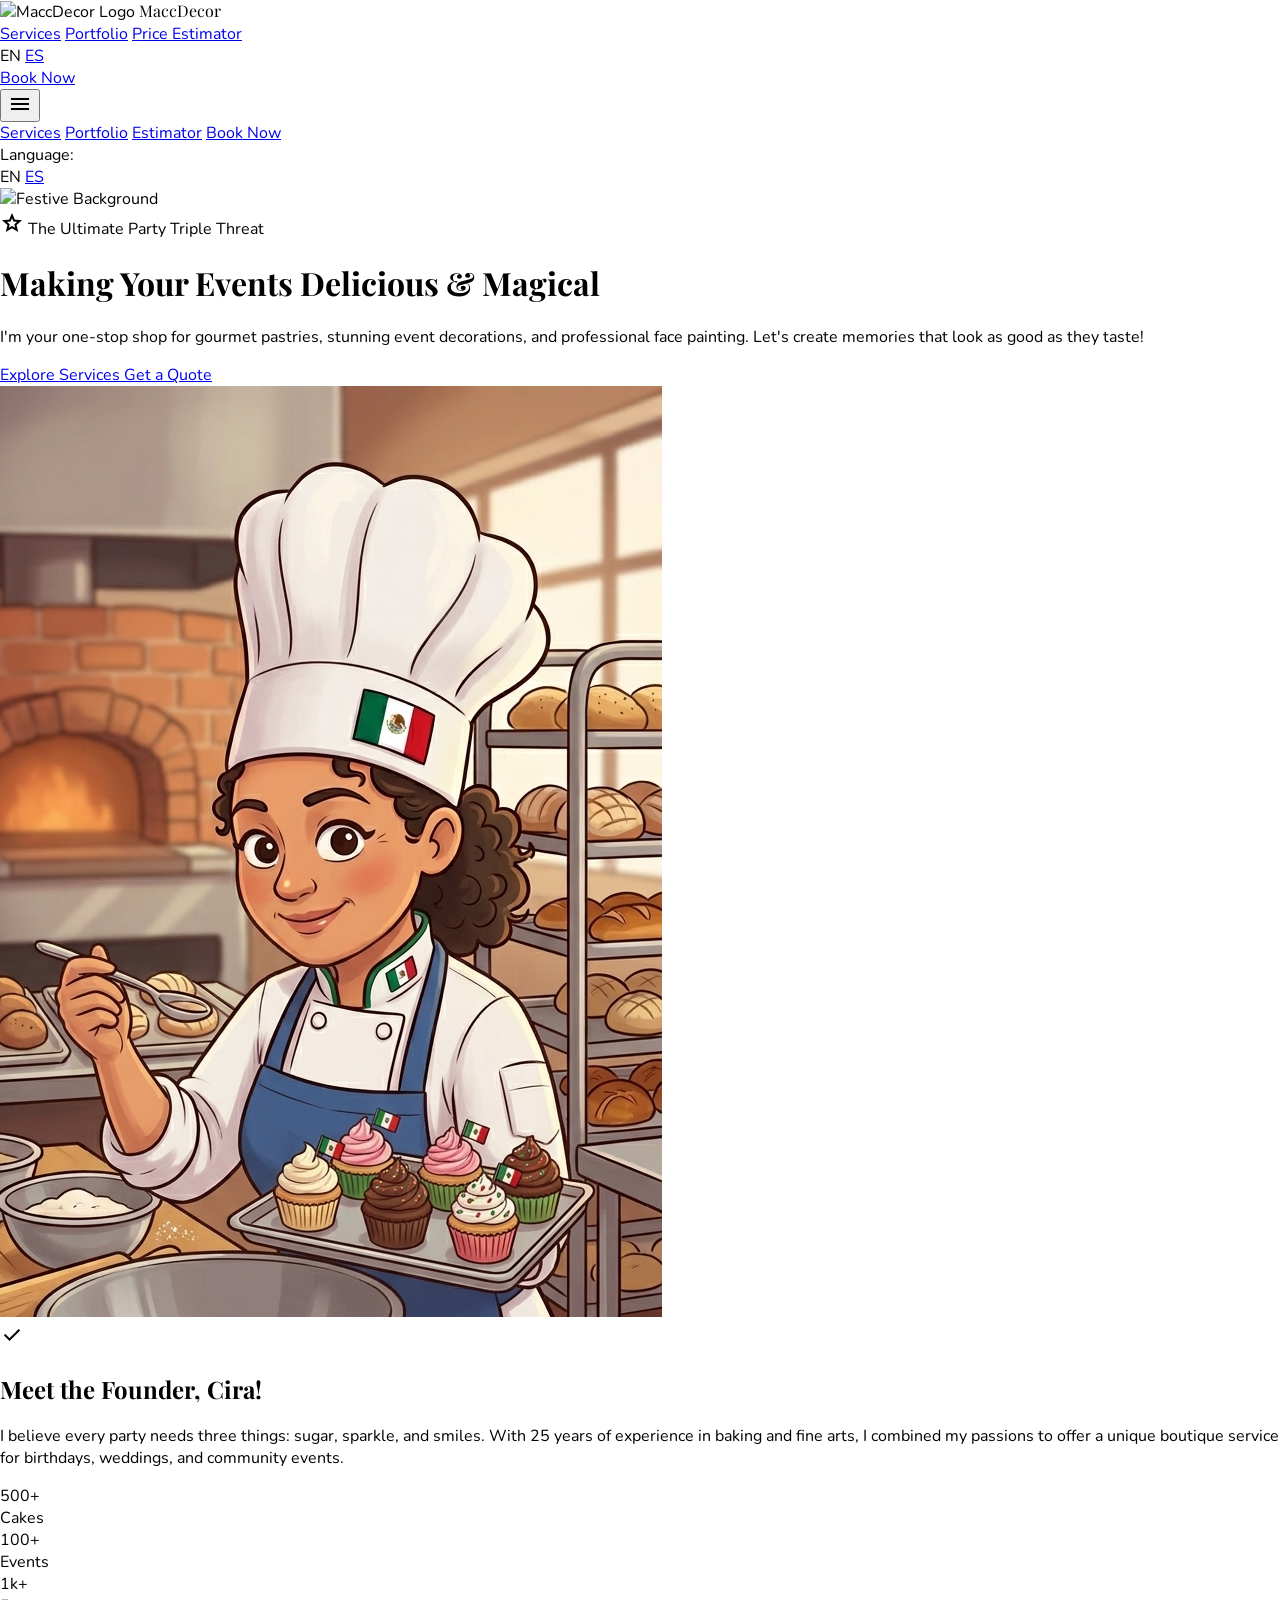
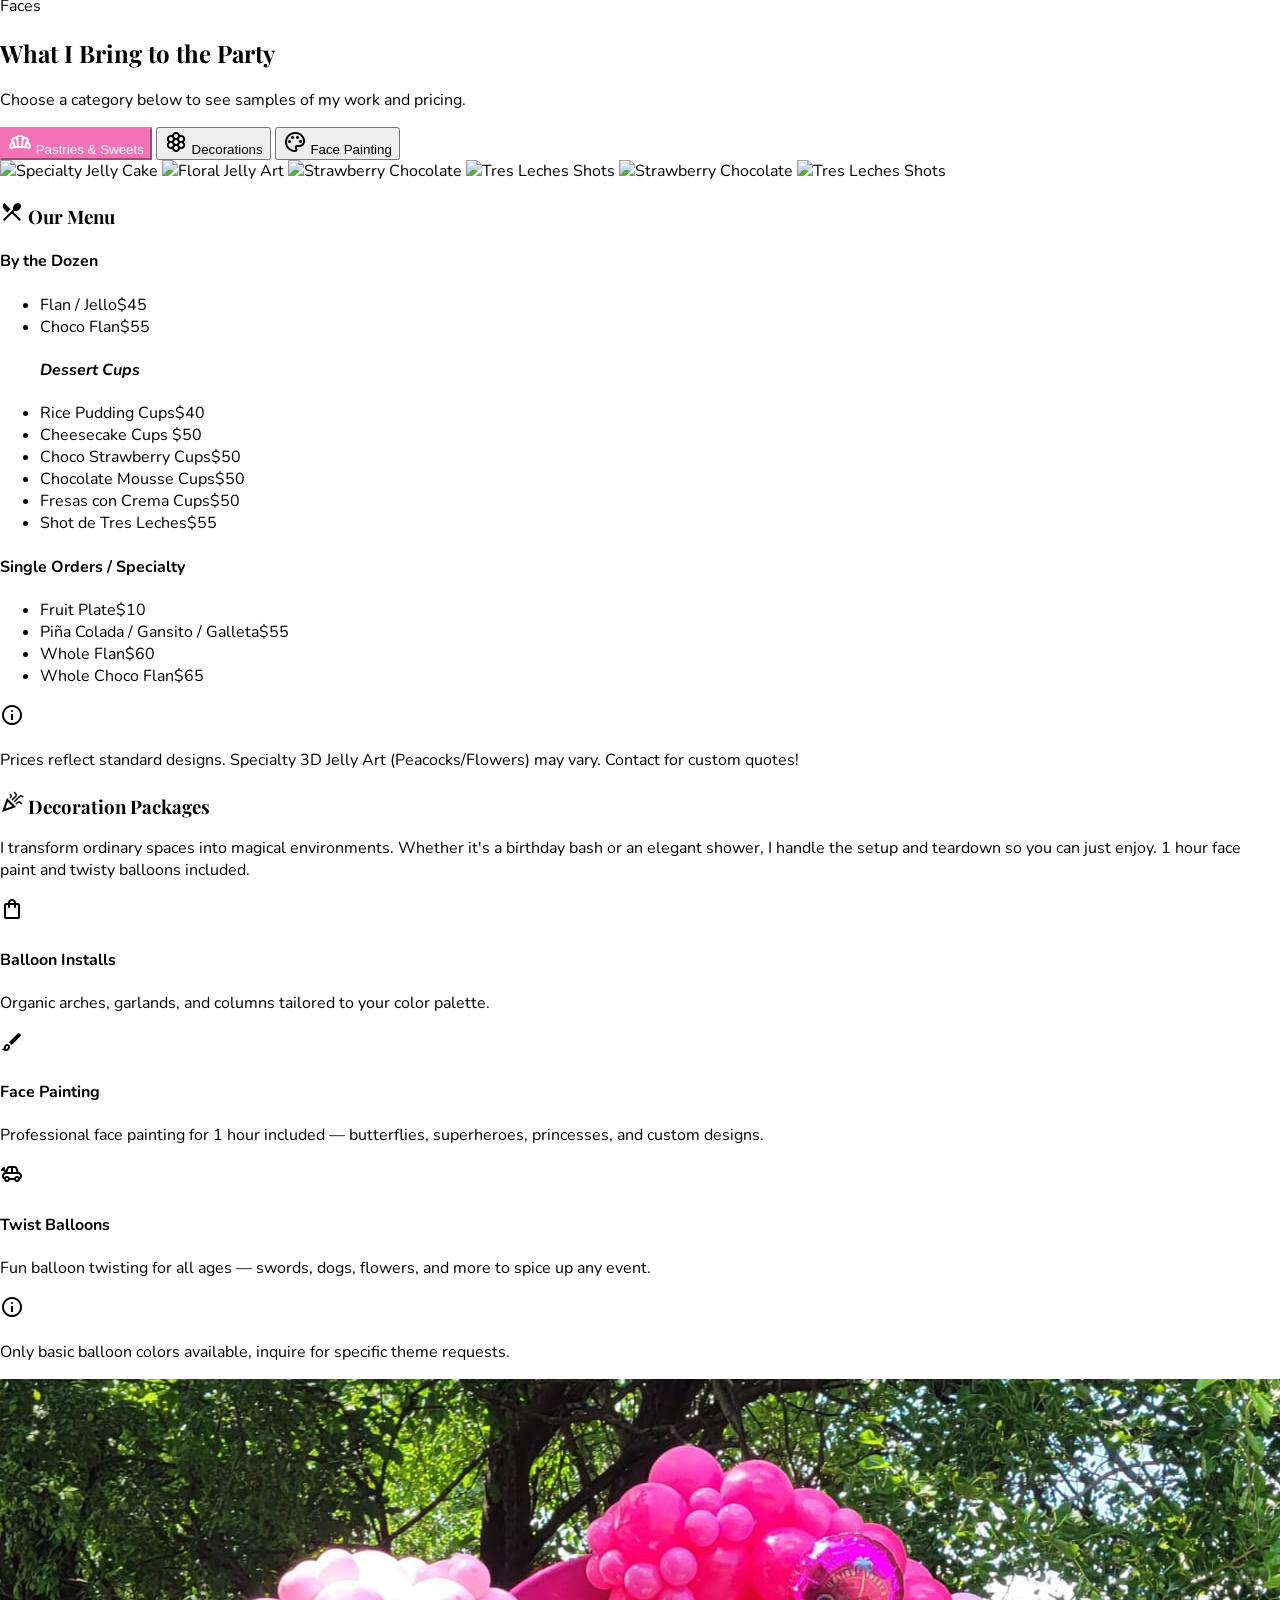
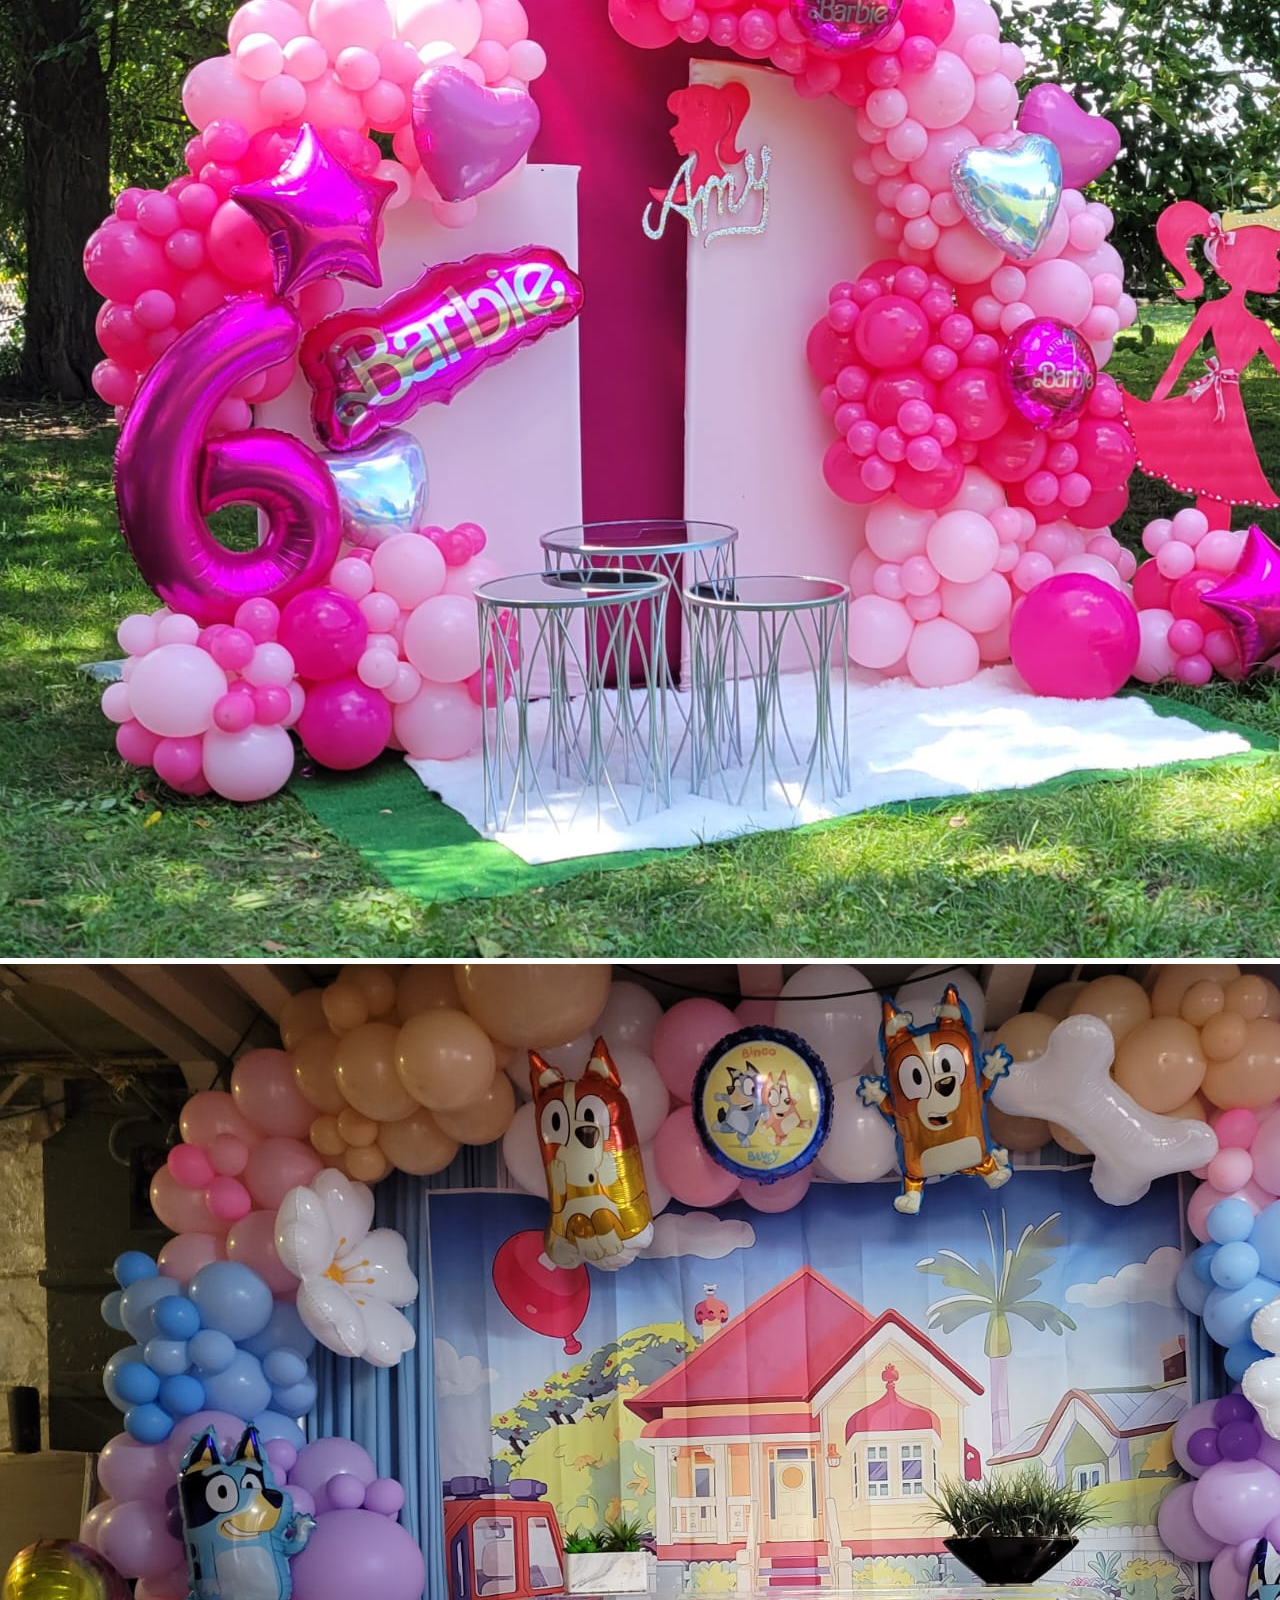
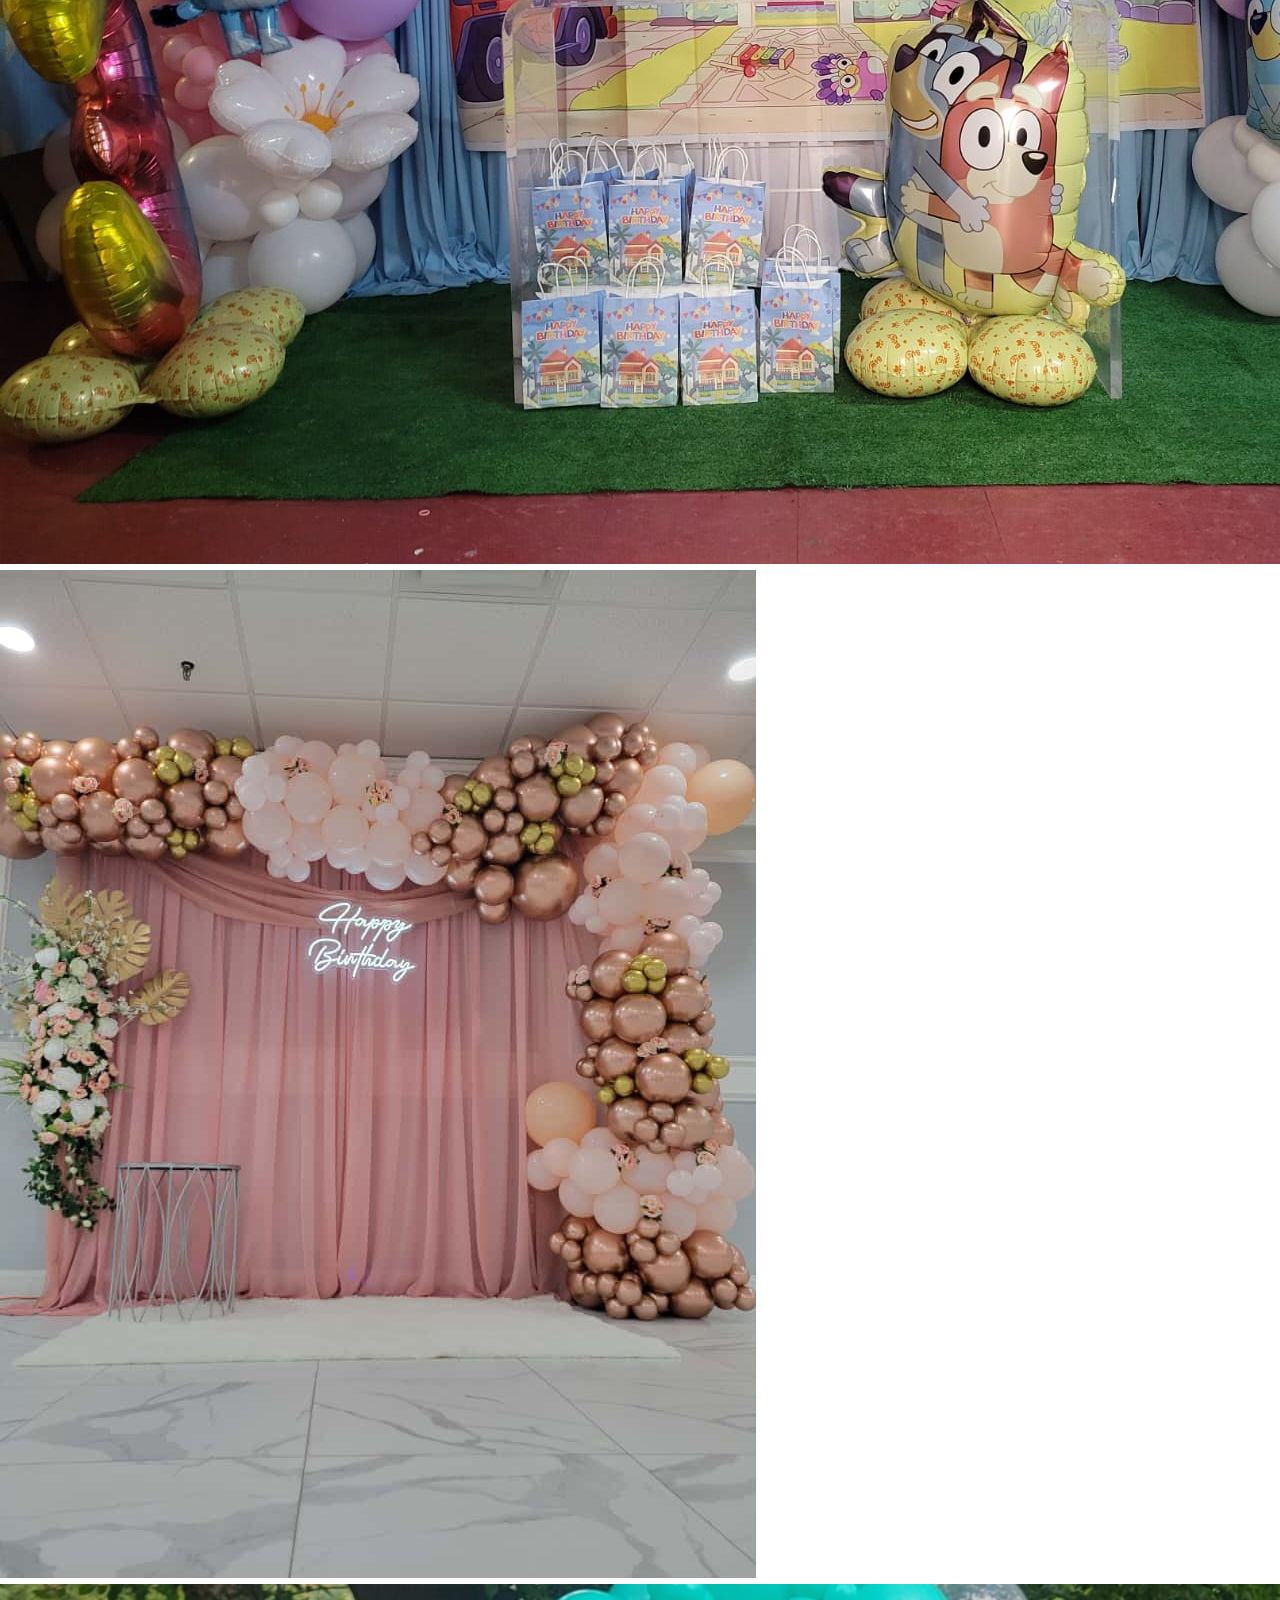
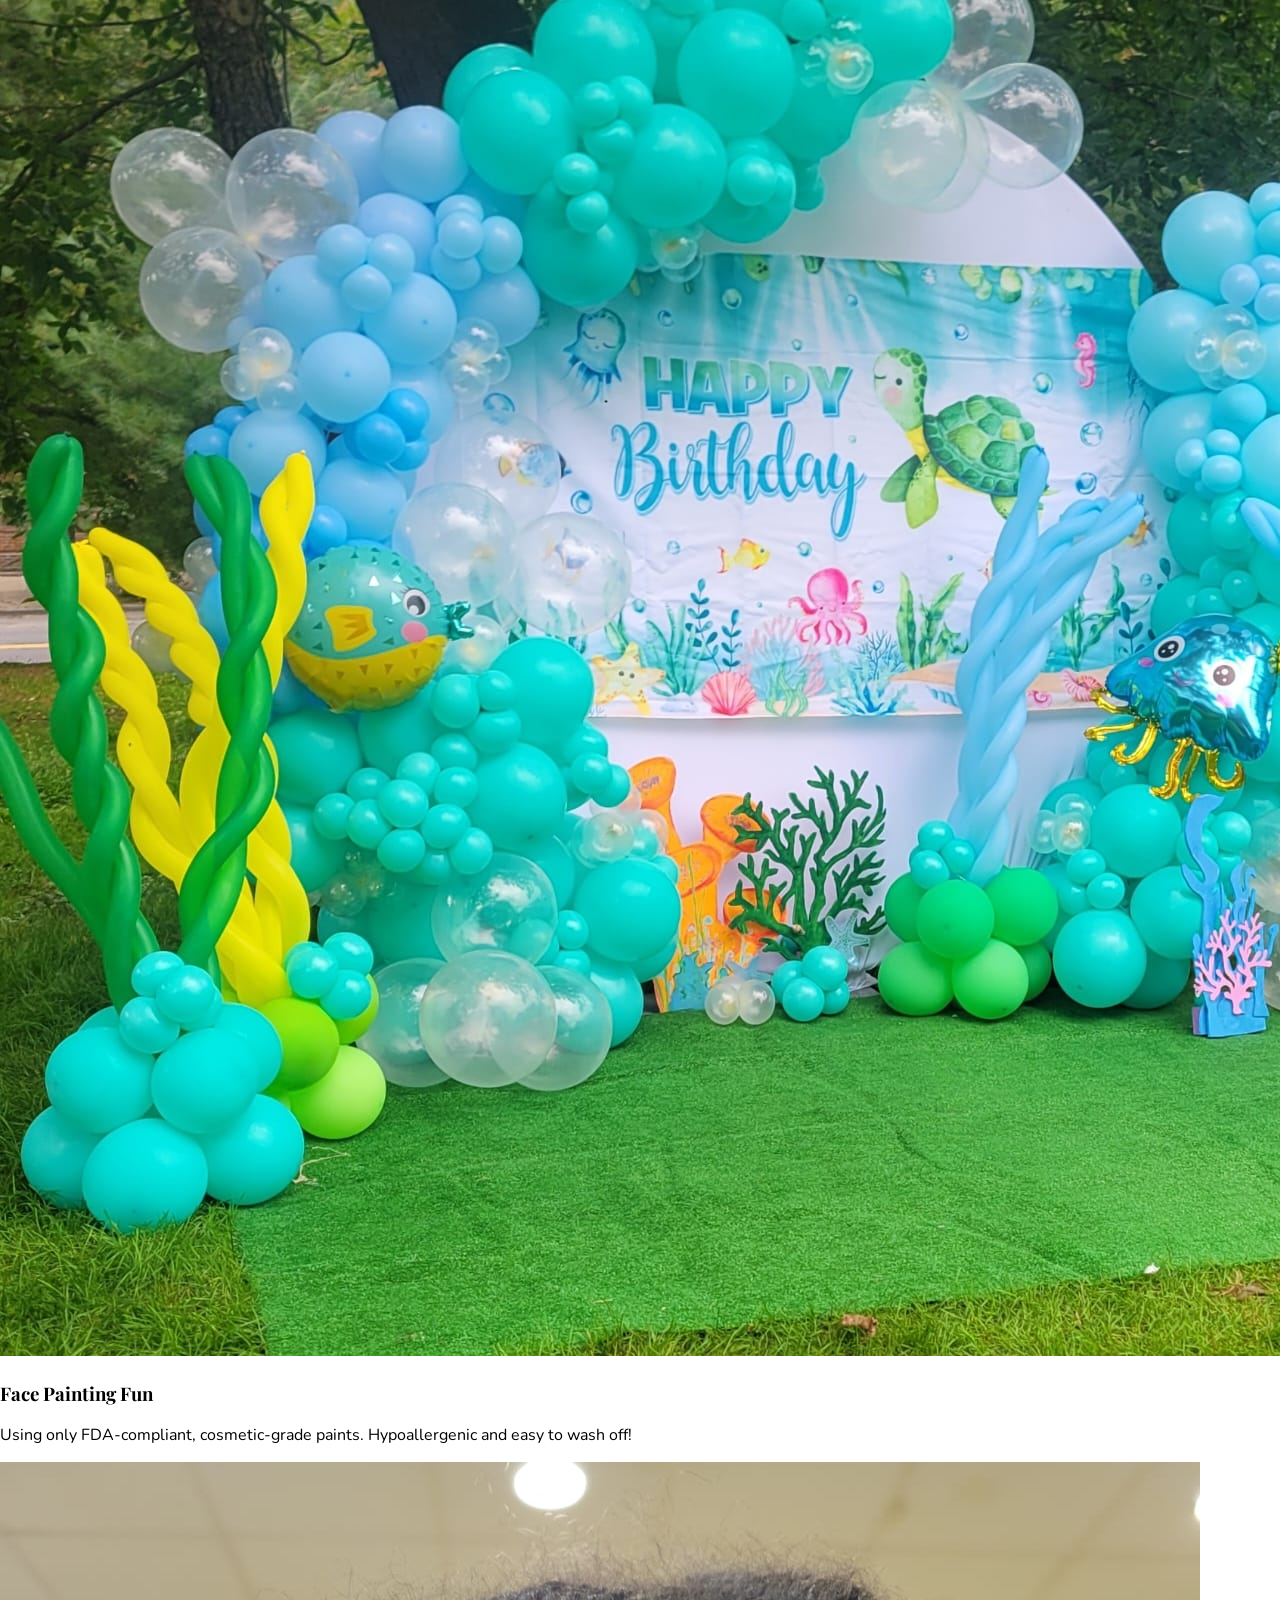
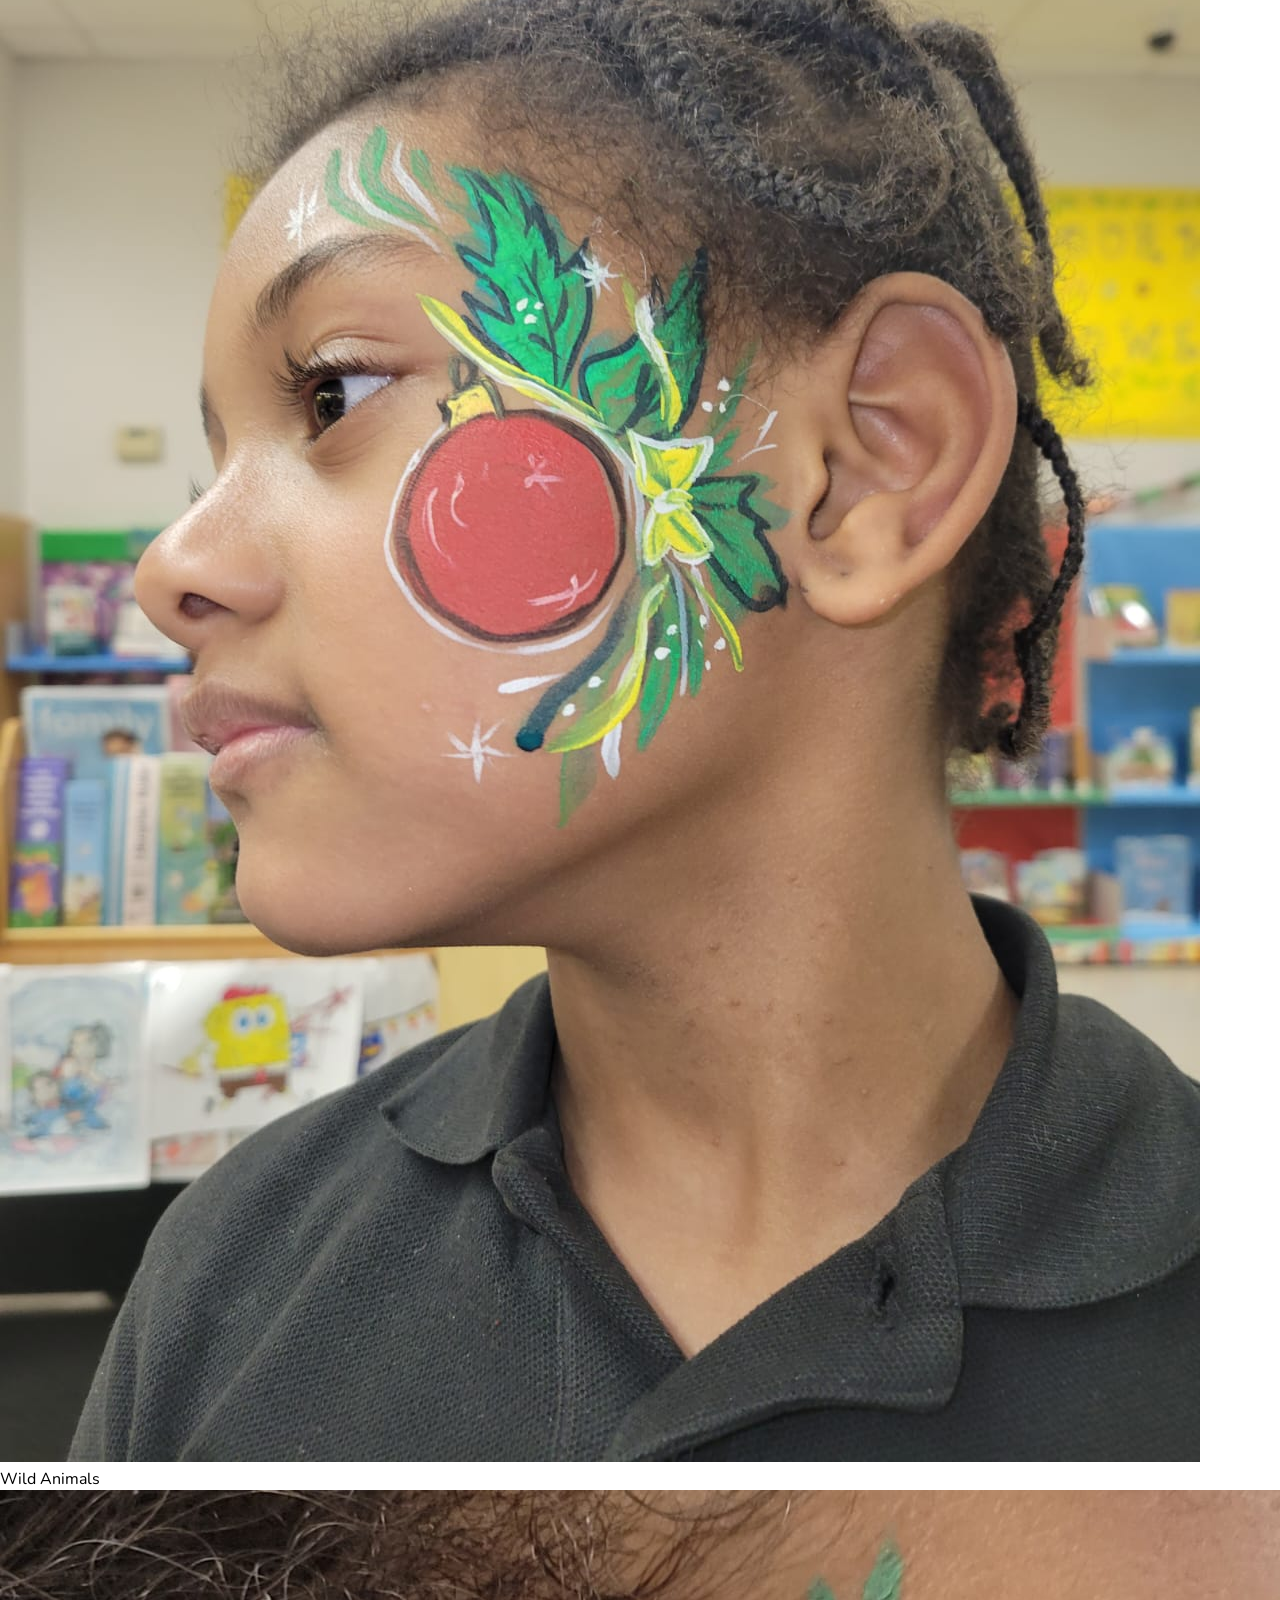
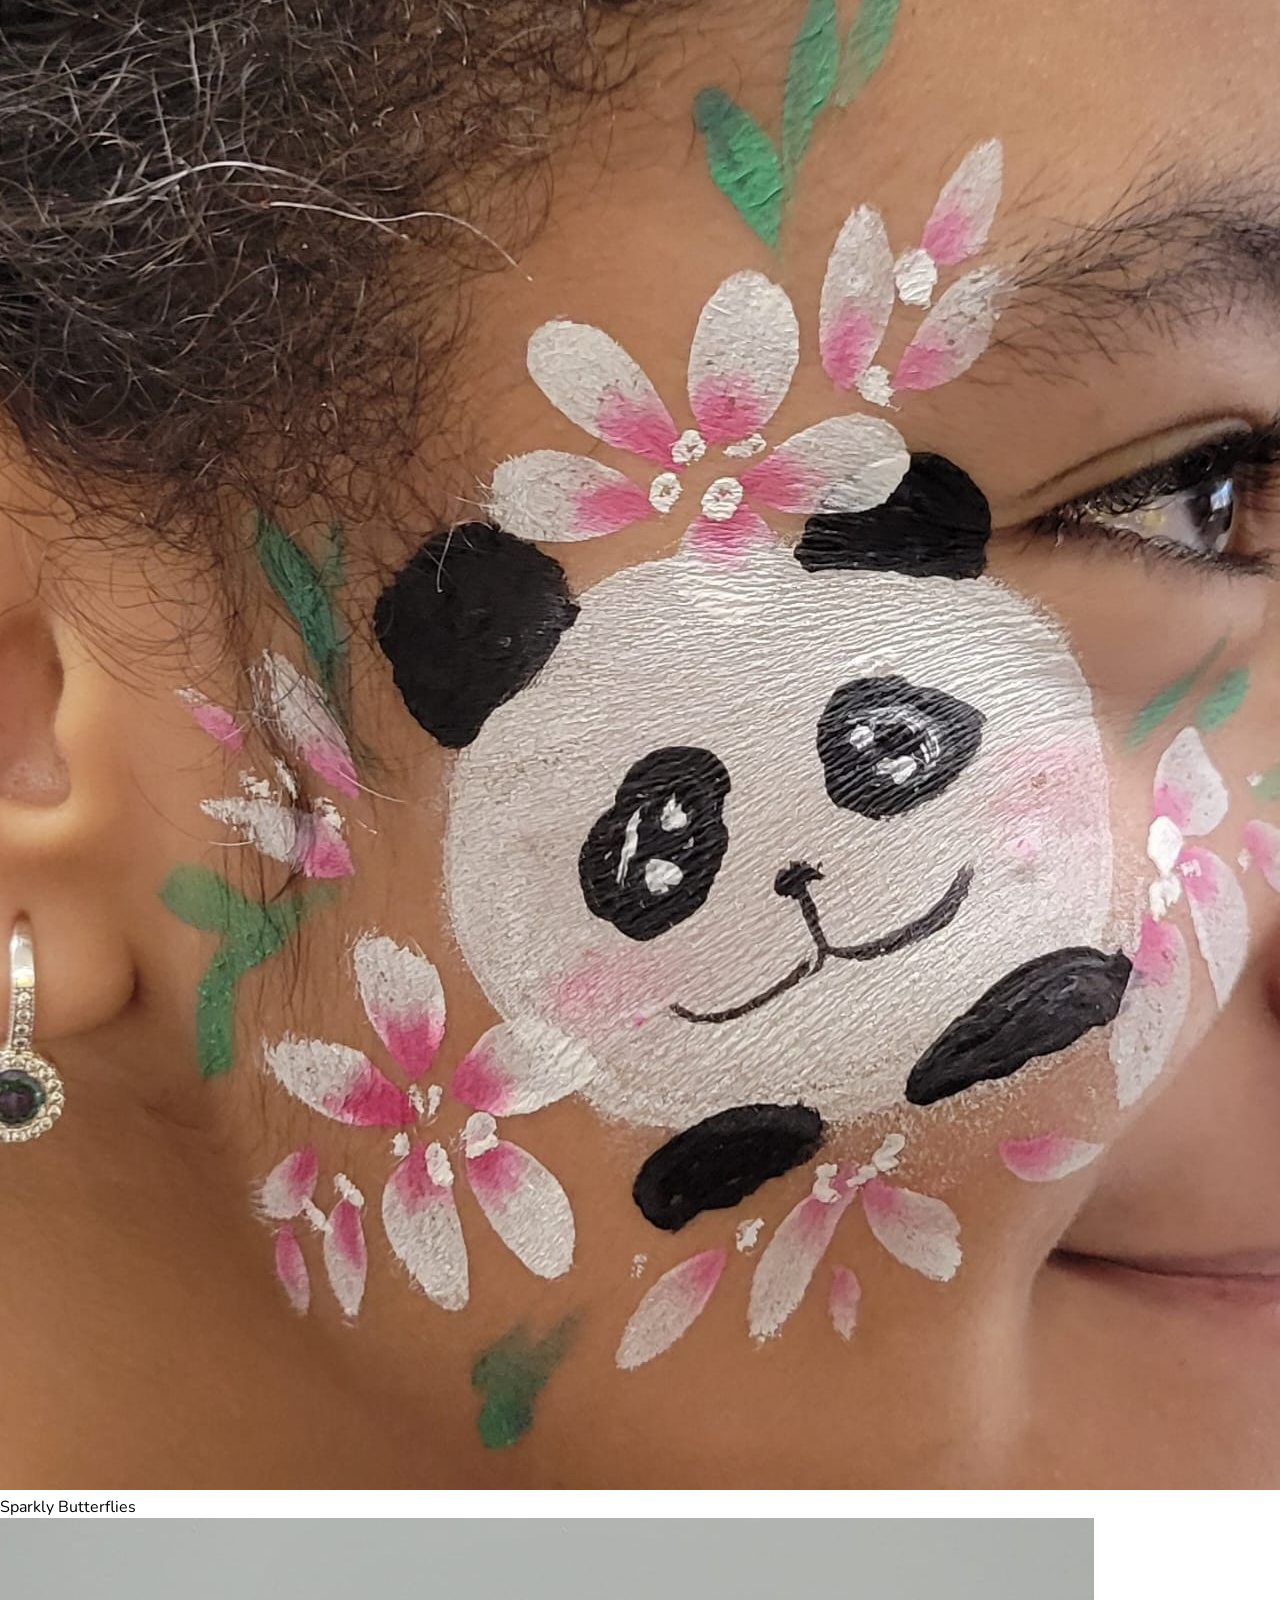
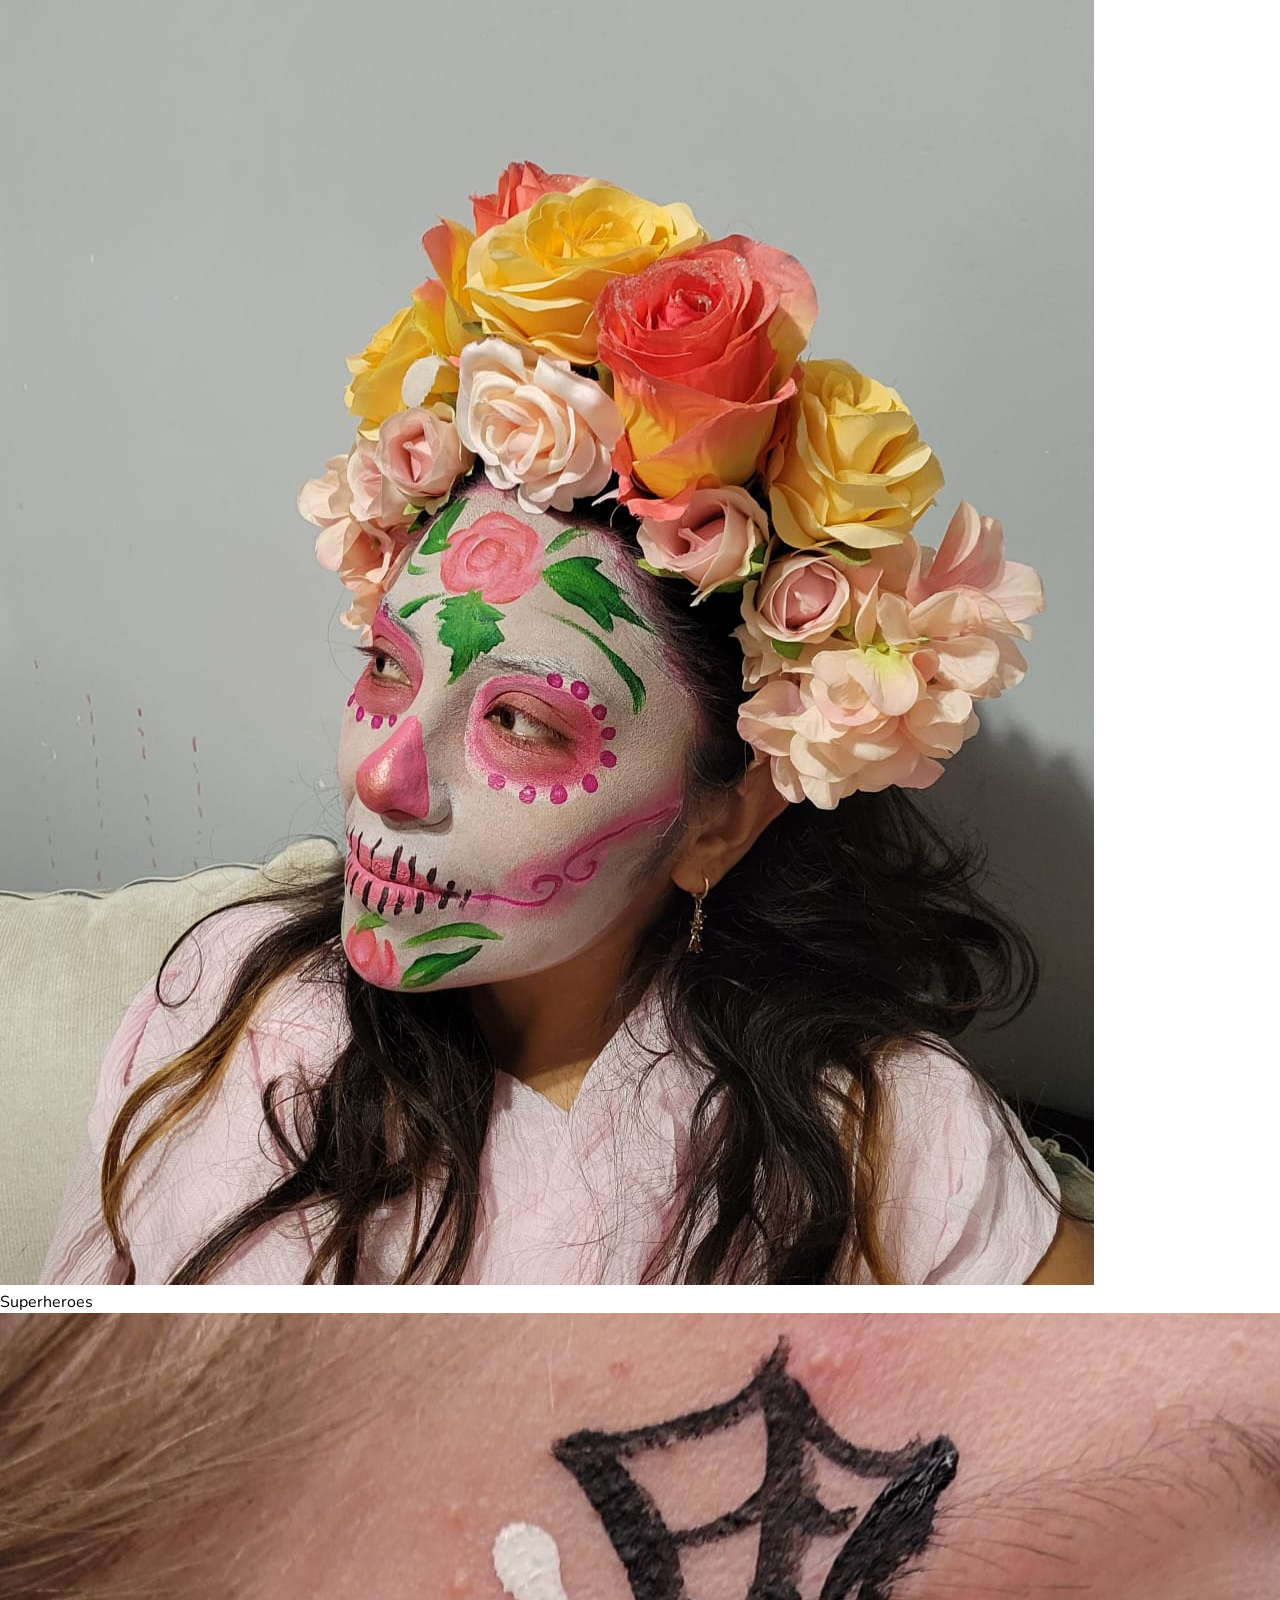
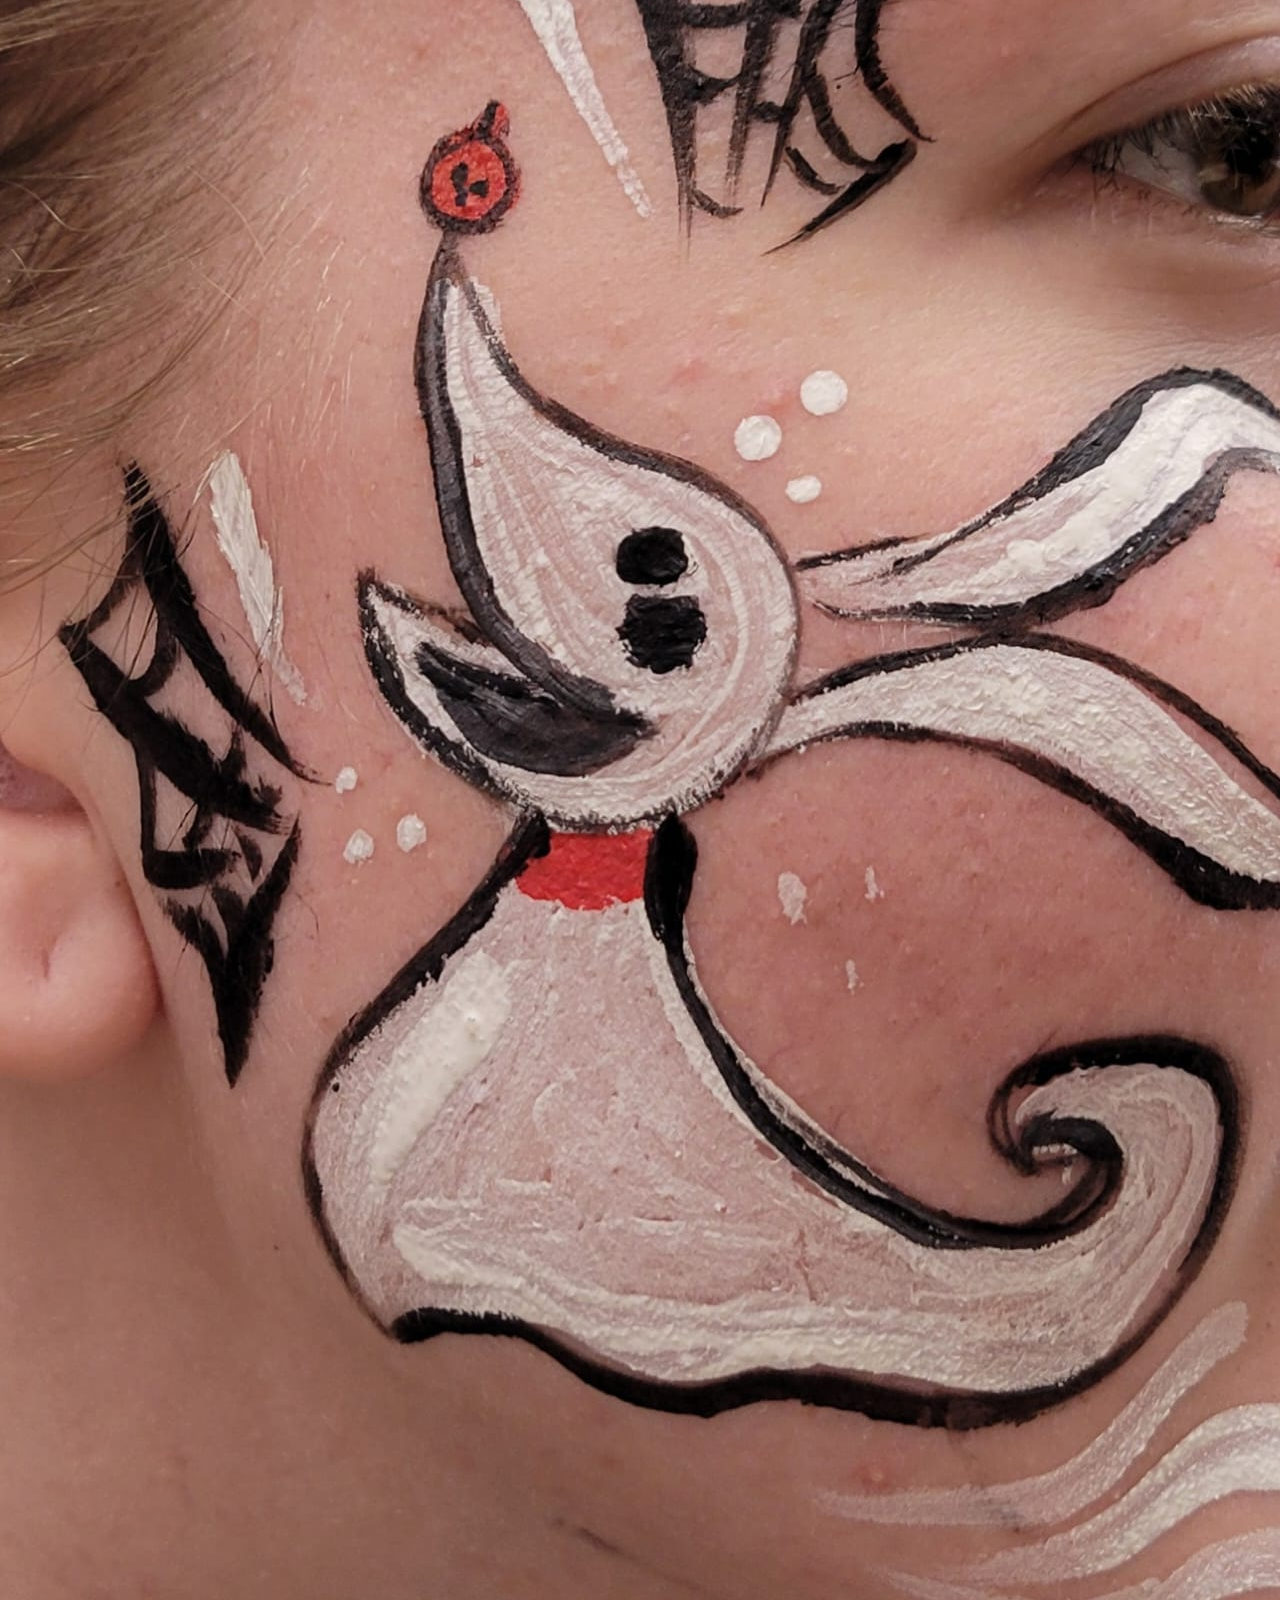
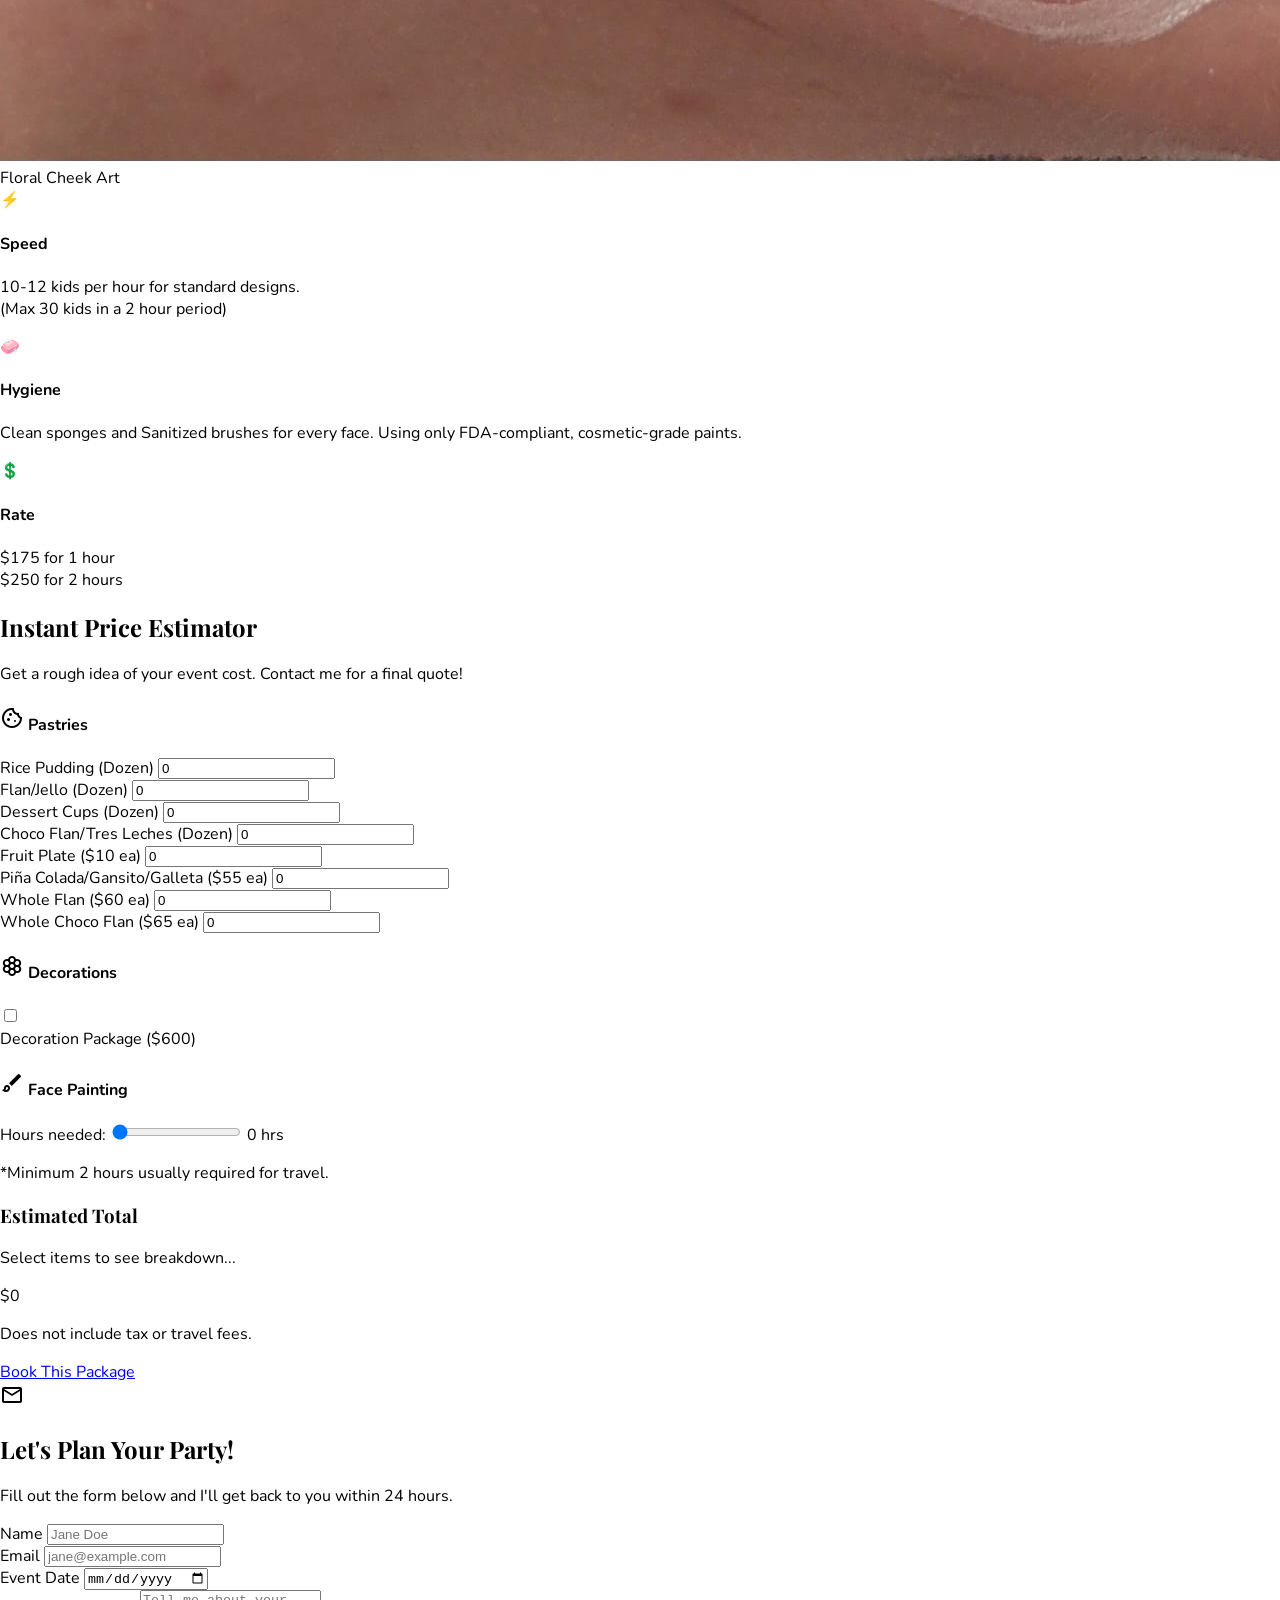
==== commit 20037fbf: "Move images to assests and update index.html Add new logo and pastry asset files and update image re" ====
--- a/index.html
+++ b/index.html
@@ -23,6 +23,7 @@
             href="https://fonts.googleapis.com/css2?family=Google+Symbols:opsz,wght,FILL,GRAD,ROND@24,400,0,0,50&amp;icon_names=link"
             rel="stylesheet"
         />
+        <link rel="icon" type="image/png" href="assests/logos/blanco.png" />
         <link href="styles.css" rel="stylesheet" />
         <!--
         <style id="dyn-img-link-styles-di-script">
@@ -155,9 +156,9 @@
                         onclick="window.scrollTo(0, 0)"
                     >
                         <img
-                            src="images/negro.png"
+                            src="assests/logos/negro.png"
                             alt="MaccDecor Logo"
-                            class="w-20 h-20"
+                            class="w-20 h-18"
                         />
                         <span
                             class="font-bold text-2xl tracking-tight text-slate-800 serif"
@@ -182,6 +183,20 @@
                             href="#calculator"
                             >Price Estimator</a
                         >
+                        <!-- Language Toggle -->
+                        <div
+                            class="inline-flex rounded-full border border-slate-200 overflow-hidden text-sm font-bold shadow-sm"
+                        >
+                            <span
+                                class="px-3 py-1.5 bg-pink-500 text-white cursor-default"
+                                >EN</span
+                            >
+                            <a
+                                class="px-3 py-1.5 bg-white text-slate-600 hover:bg-slate-100 transition"
+                                href="index_esp.html"
+                                >ES</a
+                            >
+                        </div>
                         <a
                             class="px-5 py-2 rounded-full bg-pink-500 text-white font-bold hover:bg-pink-600 transition shadow-lg shadow-pink-200"
                             href="#contact"
@@ -228,6 +243,27 @@
                         href="#contact"
                         >Book Now</a
                     >
+                    <!-- Mobile Language Toggle -->
+                    <div
+                        class="flex items-center gap-2 px-3 pt-3 mt-2 border-t border-slate-100"
+                    >
+                        <span class="text-sm text-slate-500 font-medium"
+                            >Language:</span
+                        >
+                        <div
+                            class="inline-flex rounded-full border border-slate-200 overflow-hidden text-sm font-bold shadow-sm"
+                        >
+                            <span
+                                class="px-3 py-1.5 bg-pink-500 text-white cursor-default"
+                                >EN</span
+                            >
+                            <a
+                                class="px-3 py-1.5 bg-white text-slate-600 hover:bg-slate-100 transition"
+                                href="index_esp.html"
+                                >ES</a
+                            >
+                        </div>
+                    </div>
                 </div>
             </div>
         </nav>
@@ -297,7 +333,7 @@
                     <img
                         alt="Profile"
                         class="w-full h-full object-cover rounded-full border-4 border-pink-100 shadow-lg"
-                        src="blob:https://48yn0q6pwa07k4d0p4qpevnle3vdukmhxo6vxhmohukcchzi3i-h858592233.scf.usercontent.goog/65025462-3016-4393-b041-811801090846"
+                        src="assests/logos/portrait.png"
                         style=""
                     />
                     <div
@@ -366,7 +402,7 @@
                         class="inline-flex bg-white p-1.5 rounded-full shadow-md border border-slate-100 overflow-x-auto max-w-full"
                     >
                         <button
-                            class="service-tab active px-6 py-3 rounded-full text-sm sm:text-base font-bold transition flex items-center gap-2 whitespace-nowrap"
+                            class="service-tab active px-6 py-3 rounded-full text-sm sm:text-base font-bold hover:text-green-600 transition flex items-center gap-2 whitespace-nowrap"
                             id="tab-btn-pastries"
                             onclick="switchTab('pastries')"
                         >
@@ -406,32 +442,32 @@
                             <img
                                 alt="Specialty Jelly Cake"
                                 class="rounded-2xl shadow-lg hover:scale-105 transition duration-300 w-full object-cover aspect-[4/3]"
-                                src="images/specialty_jelly_cake.jpeg"
+                                src="assests/pastries/specialty_jelly_cake2_gemini.png"
                             />
                             <img
                                 alt="Floral Jelly Art"
                                 class="rounded-2xl shadow-lg hover:scale-105 transition duration-300 w-full object-cover aspect-[4/3]"
-                                src="images/cake3.jpeg"
+                                src="assests/pastries/cake2_gemini.png"
                             />
                             <img
                                 alt="Strawberry Chocolate"
                                 class="rounded-2xl shadow-lg hover:scale-105 transition duration-300 w-full object-cover aspect-[4/3]"
-                                src="images/cupcakes.jpeg"
+                                src="assests/pastries/cupcakes_gemini.jpeg"
                             />
                             <img
                                 alt="Tres Leches Shots"
                                 class="rounded-2xl shadow-lg hover:scale-105 transition duration-300 w-full object-cover aspect-[4/3]"
-                                src="images/pastries1.jpeg"
+                                src="assests/pastries/pastries_gemini.png"
                             />
                             <img
                                 alt="Strawberry Chocolate"
                                 class="rounded-2xl shadow-lg hover:scale-105 transition duration-300 w-full object-cover aspect-[4/3]"
-                                src="images/cake2.jpeg"
+                                src="assests/pastries/cake_gemini.png"
                             />
                             <img
                                 alt="Tres Leches Shots"
                                 class="rounded-2xl shadow-lg hover:scale-105 transition duration-300 w-full object-cover aspect-[4/3]"
-                                src="images/specialty_jelly_cake.jpeg"
+                                src="assests/pastries/specialty_jelly_cake_gemini.png"
                             />
                         </div>
 
@@ -678,8 +714,8 @@
                                         >info</span
                                     >
                                     <p class="text-xs text-slate-700">
-                                        Only basic balloon colors, specific
-                                        theme requests are separate
+                                        Only basic balloon colors available,
+                                        inquire for specific theme requests.
                                     </p>
                                 </div>
                             </div>
@@ -690,22 +726,22 @@
                             <img
                                 alt="Balloon Arch"
                                 class="rounded-2xl shadow-lg hover:scale-105 transition duration-300 w-full object-cover aspect-[4/3]"
-                                src="images/BallonArch4.jpeg"
+                                src="assests/decorations/BallonArch4.jpeg"
                             />
                             <img
                                 alt="Table Setting"
                                 class="rounded-2xl shadow-lg hover:scale-105 transition duration-300 w-full object-cover aspect-[4/3]"
-                                src="images/BallonArch2.jpeg"
+                                src="assests/decorations/BallonArch2.jpeg"
                             />
                             <img
                                 alt="Jungle Theme"
                                 class="rounded-2xl shadow-lg hover:scale-105 transition duration-300 w-full object-cover aspect-[4/3]"
-                                src="images/BallonArch6.jpeg"
+                                src="assests/decorations/BallonArch6.jpeg"
                             />
                             <img
                                 alt="Boho Picnic"
                                 class="rounded-2xl shadow-lg hover:scale-105 transition duration-300 w-full object-cover aspect-[4/3]"
-                                src="images/BallonArch5.jpeg"
+                                src="assests/decorations/BallonArch5.jpeg"
                             />
                         </div>
                     </div>
@@ -734,7 +770,7 @@
                                 <img
                                     alt="Tiger Face"
                                     class="w-full h-full object-cover transition duration-500 group-hover:scale-110"
-                                    src="images/paint3.jpeg"
+                                    src="assests/painting/paint3.jpeg"
                                 />
                                 <div
                                     class="absolute inset-0 bg-gradient-to-t from-black/60 to-transparent flex items-end p-4 opacity-0 group-hover:opacity-100 transition"
@@ -750,7 +786,7 @@
                                 <img
                                     alt="Butterfly Face"
                                     class="w-full h-full object-cover transition duration-500 group-hover:scale-110"
-                                    src="images/paint5.jpeg"
+                                    src="assests/painting/paint5.jpeg"
                                 />
                                 <div
                                     class="absolute inset-0 bg-gradient-to-t from-black/60 to-transparent flex items-end p-4 opacity-0 group-hover:opacity-100 transition"
@@ -766,7 +802,7 @@
                                 <img
                                     alt="Superhero Face"
                                     class="w-full h-full object-cover transition duration-500 group-hover:scale-110"
-                                    src="images/paint4.jpeg"
+                                    src="assests/painting/paint4.jpeg"
                                 />
                                 <div
                                     class="absolute inset-0 bg-gradient-to-t from-black/60 to-transparent flex items-end p-4 opacity-0 group-hover:opacity-100 transition"
@@ -782,7 +818,7 @@
                                 <img
                                     alt="Floral Cheek Art"
                                     class="w-full h-full object-cover transition duration-500 group-hover:scale-110"
-                                    src="images/paint6.jpeg"
+                                    src="assests/painting/paint6.jpeg"
                                 />
                                 <div
                                     class="absolute inset-0 bg-gradient-to-t from-black/60 to-transparent flex items-end p-4 opacity-0 group-hover:opacity-100 transition"
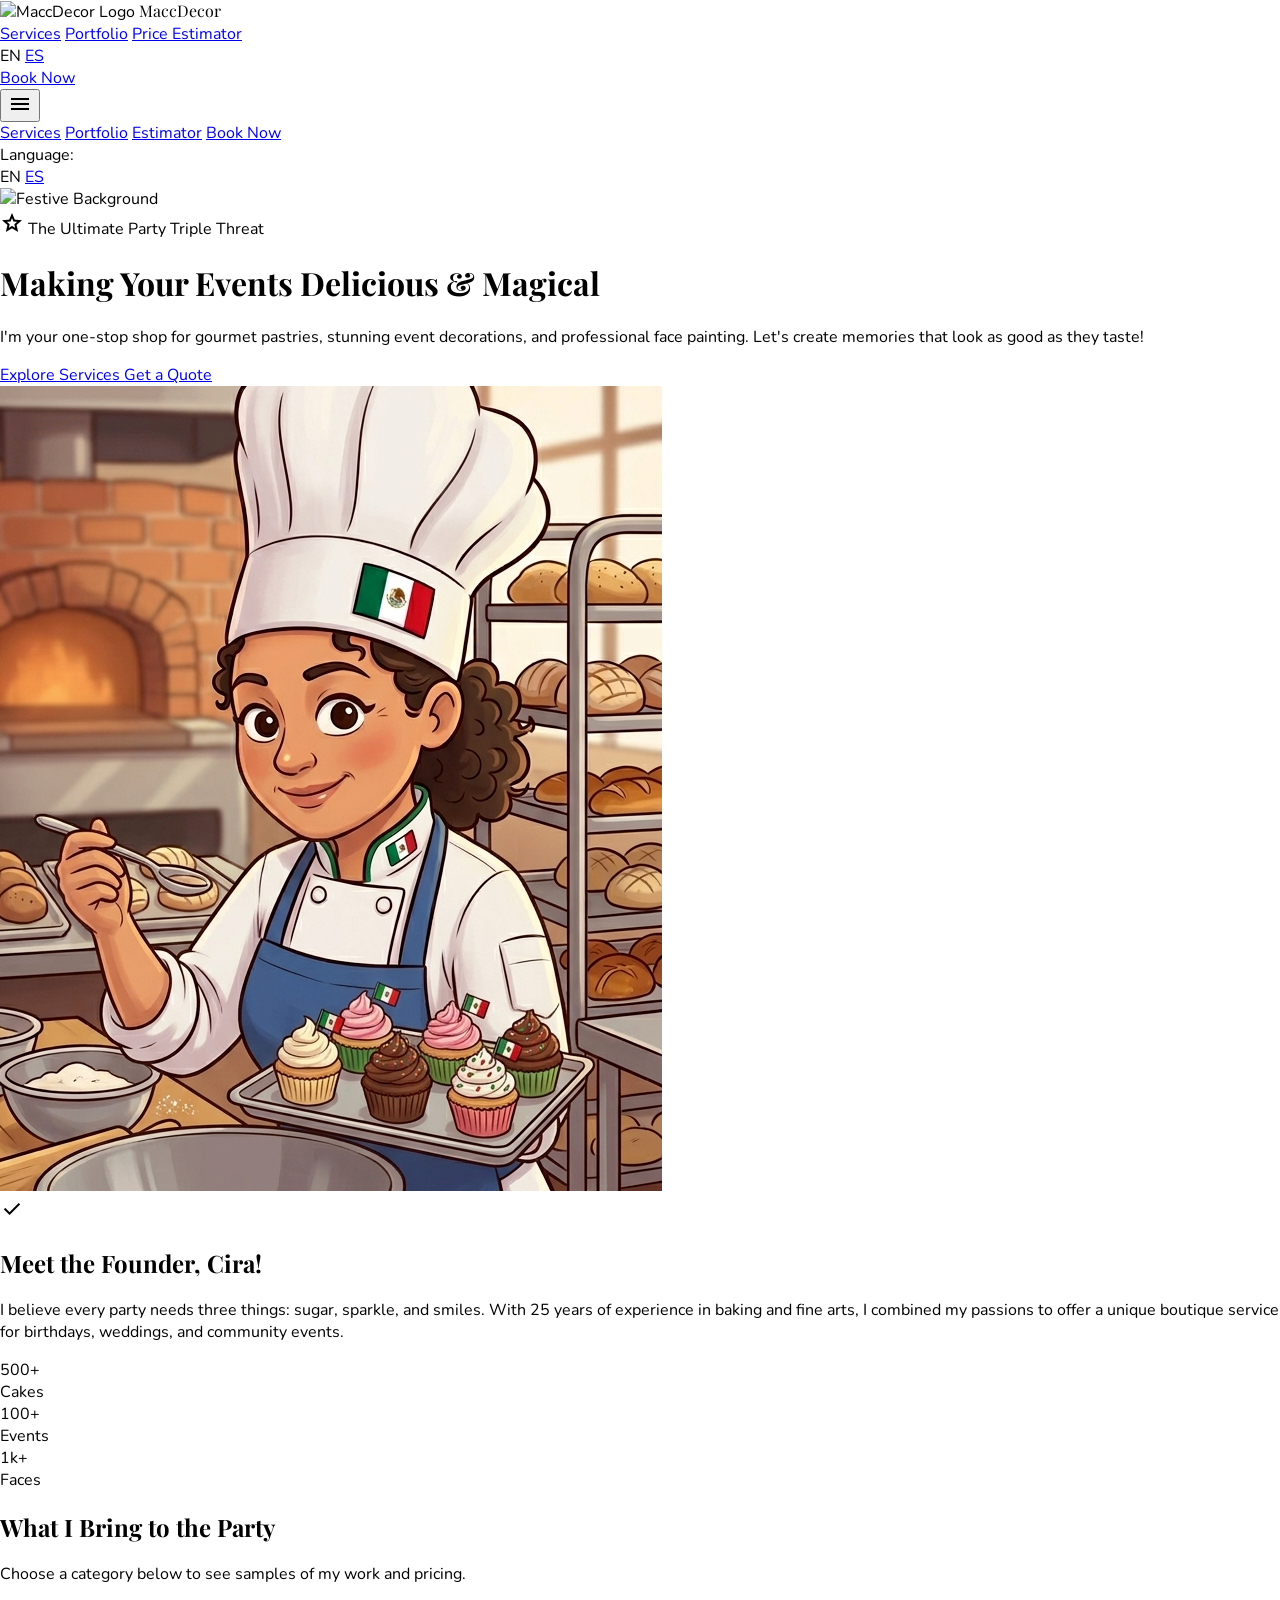
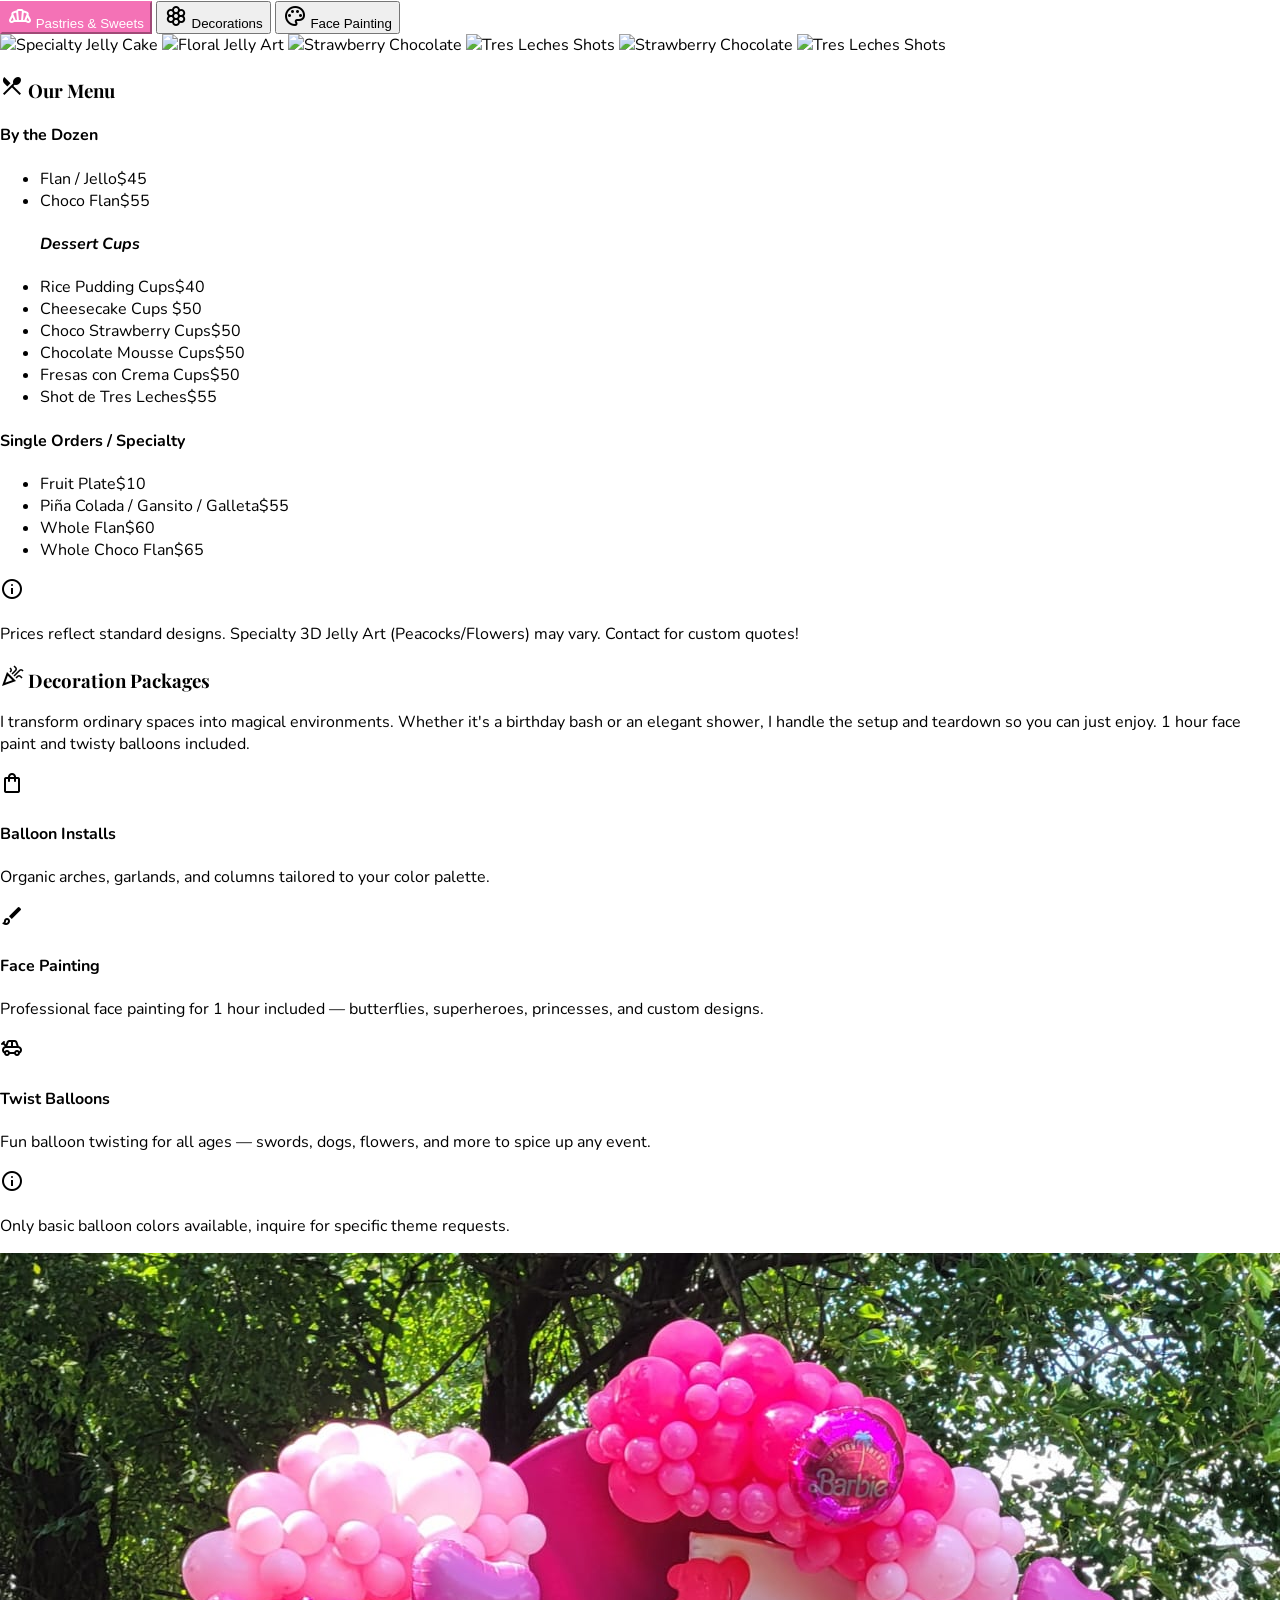
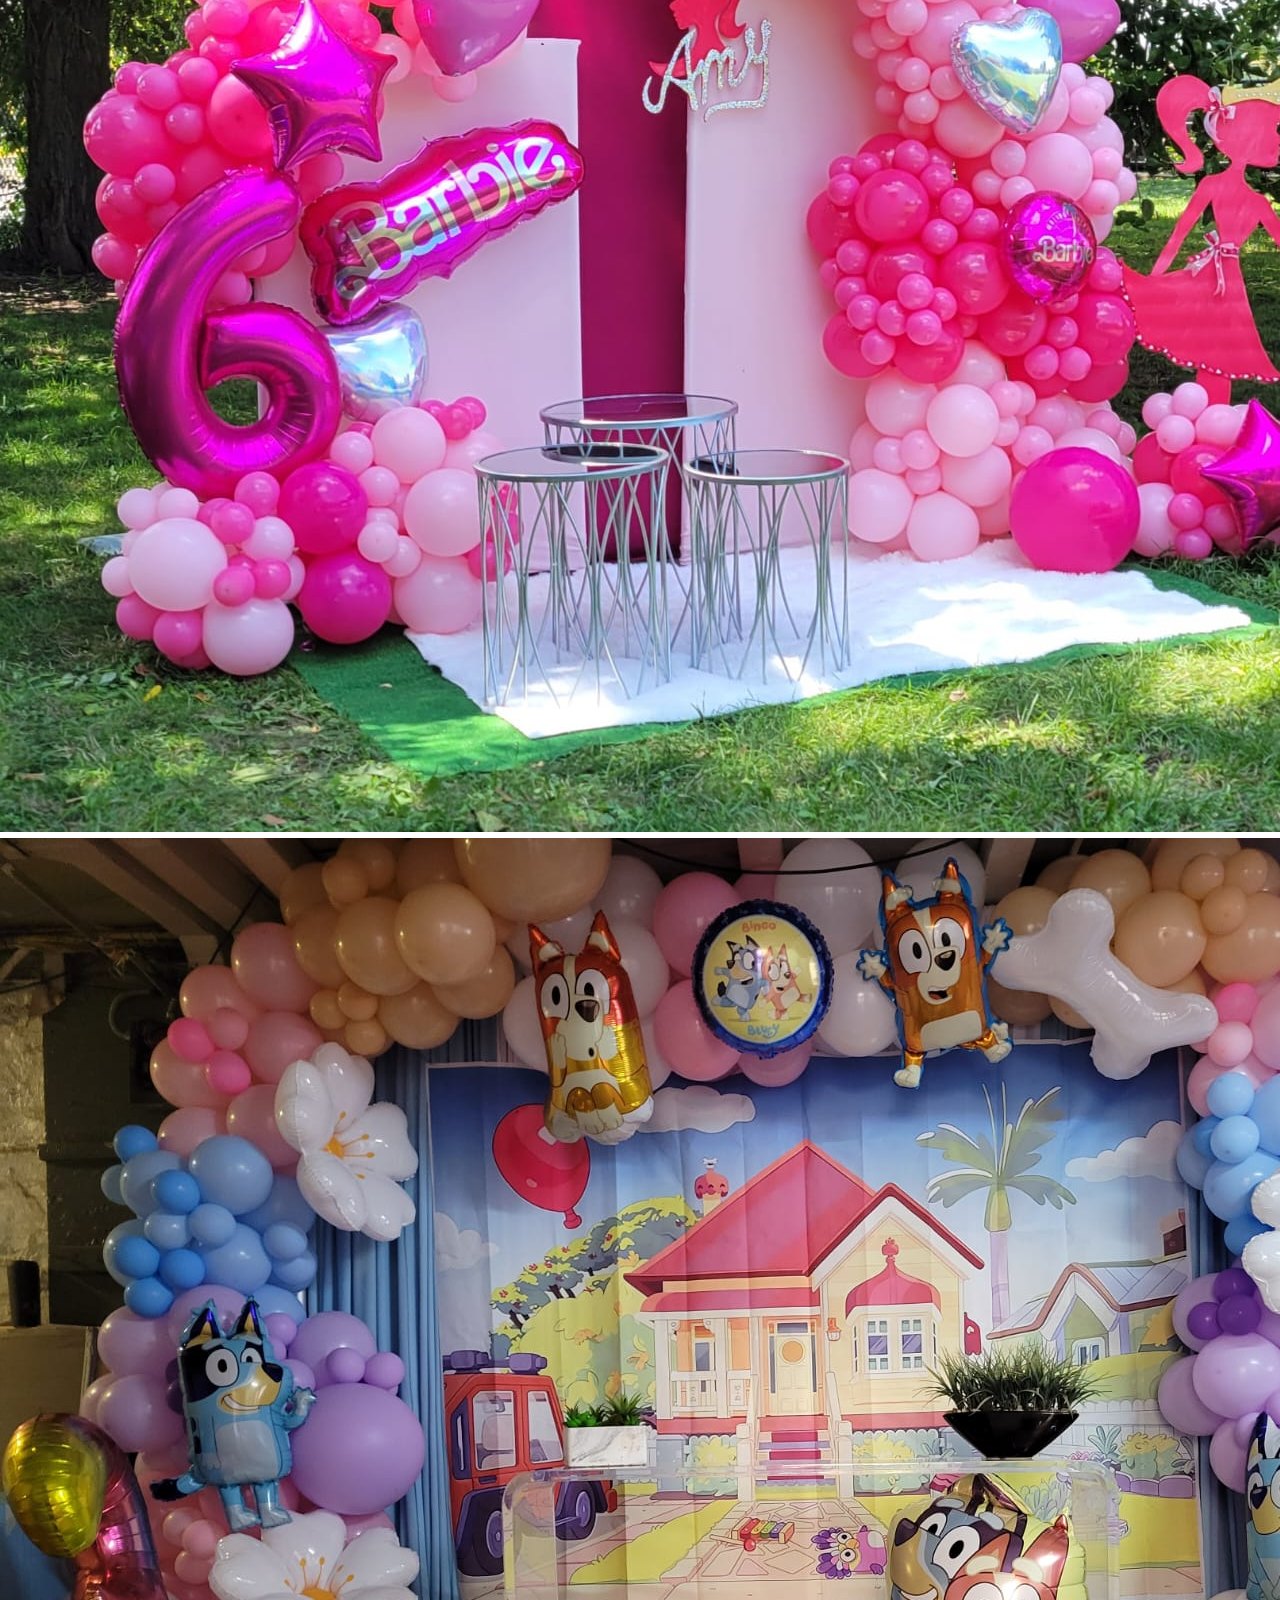
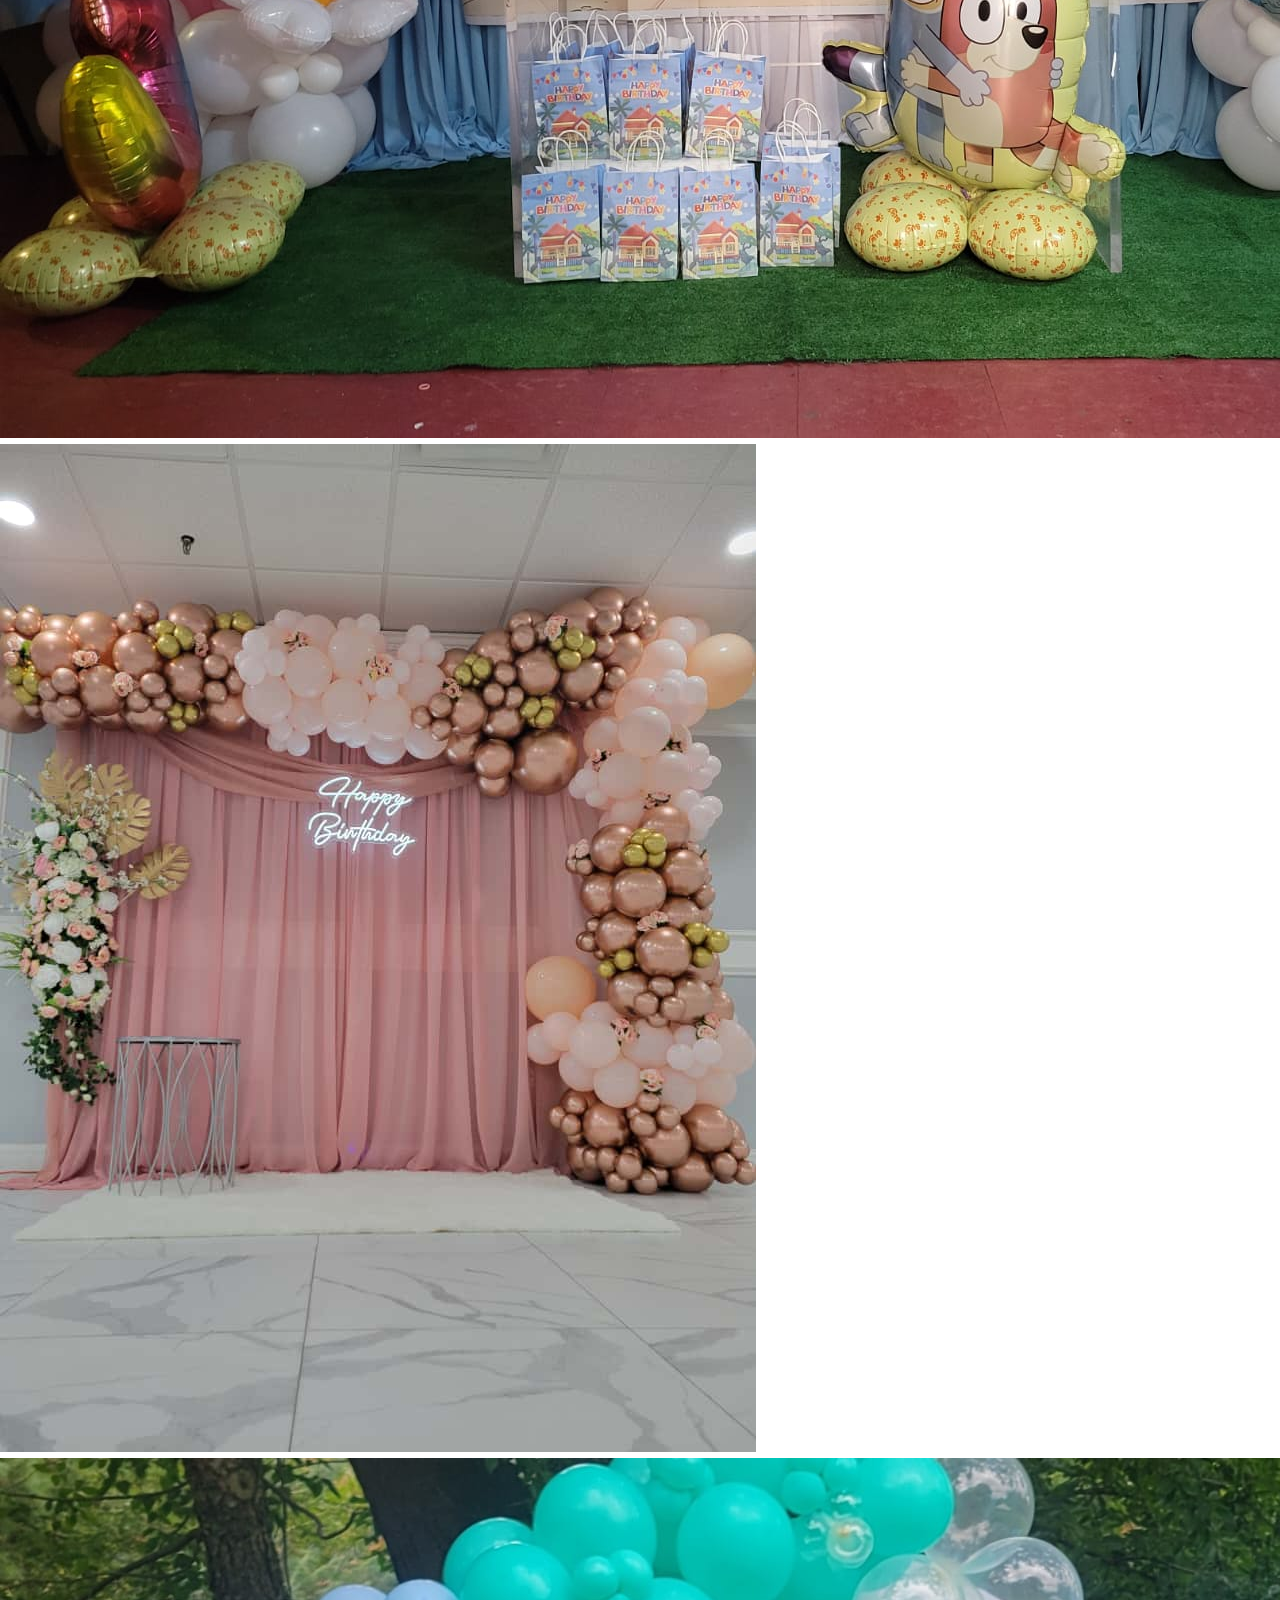
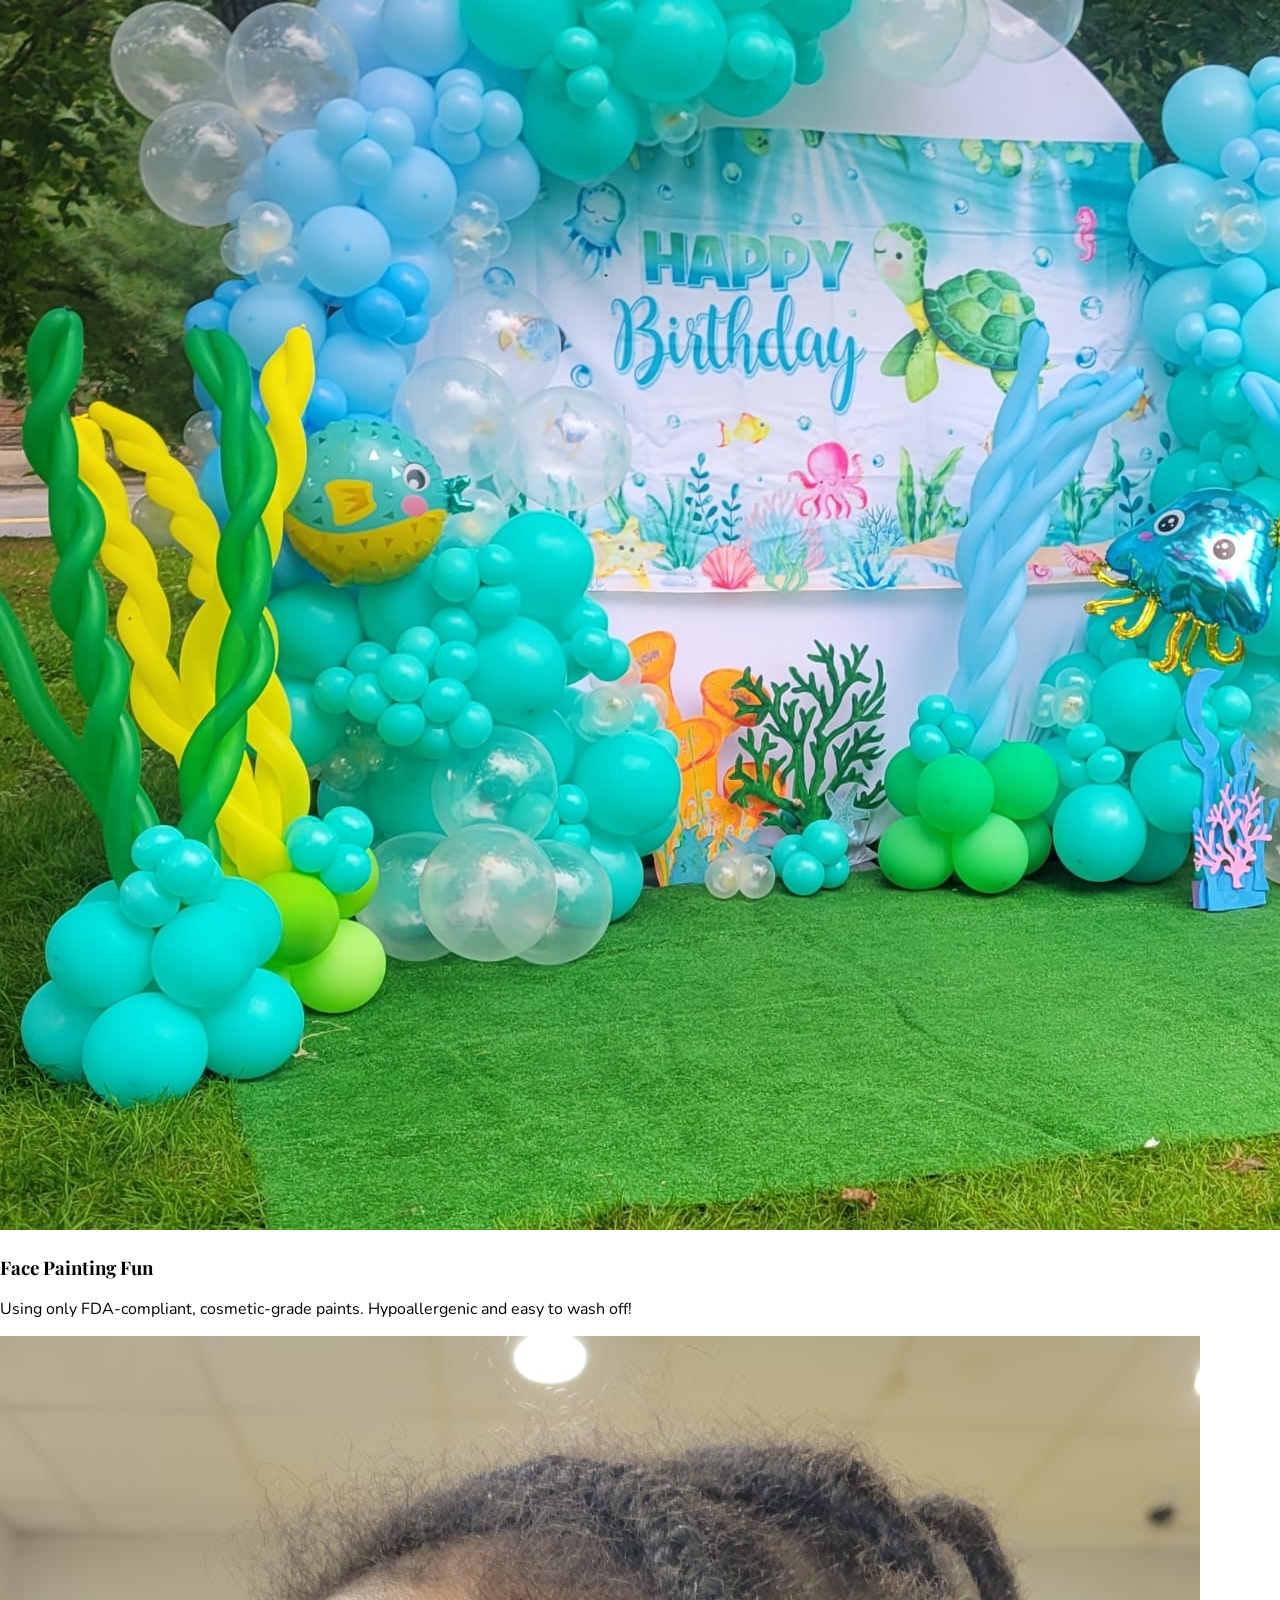
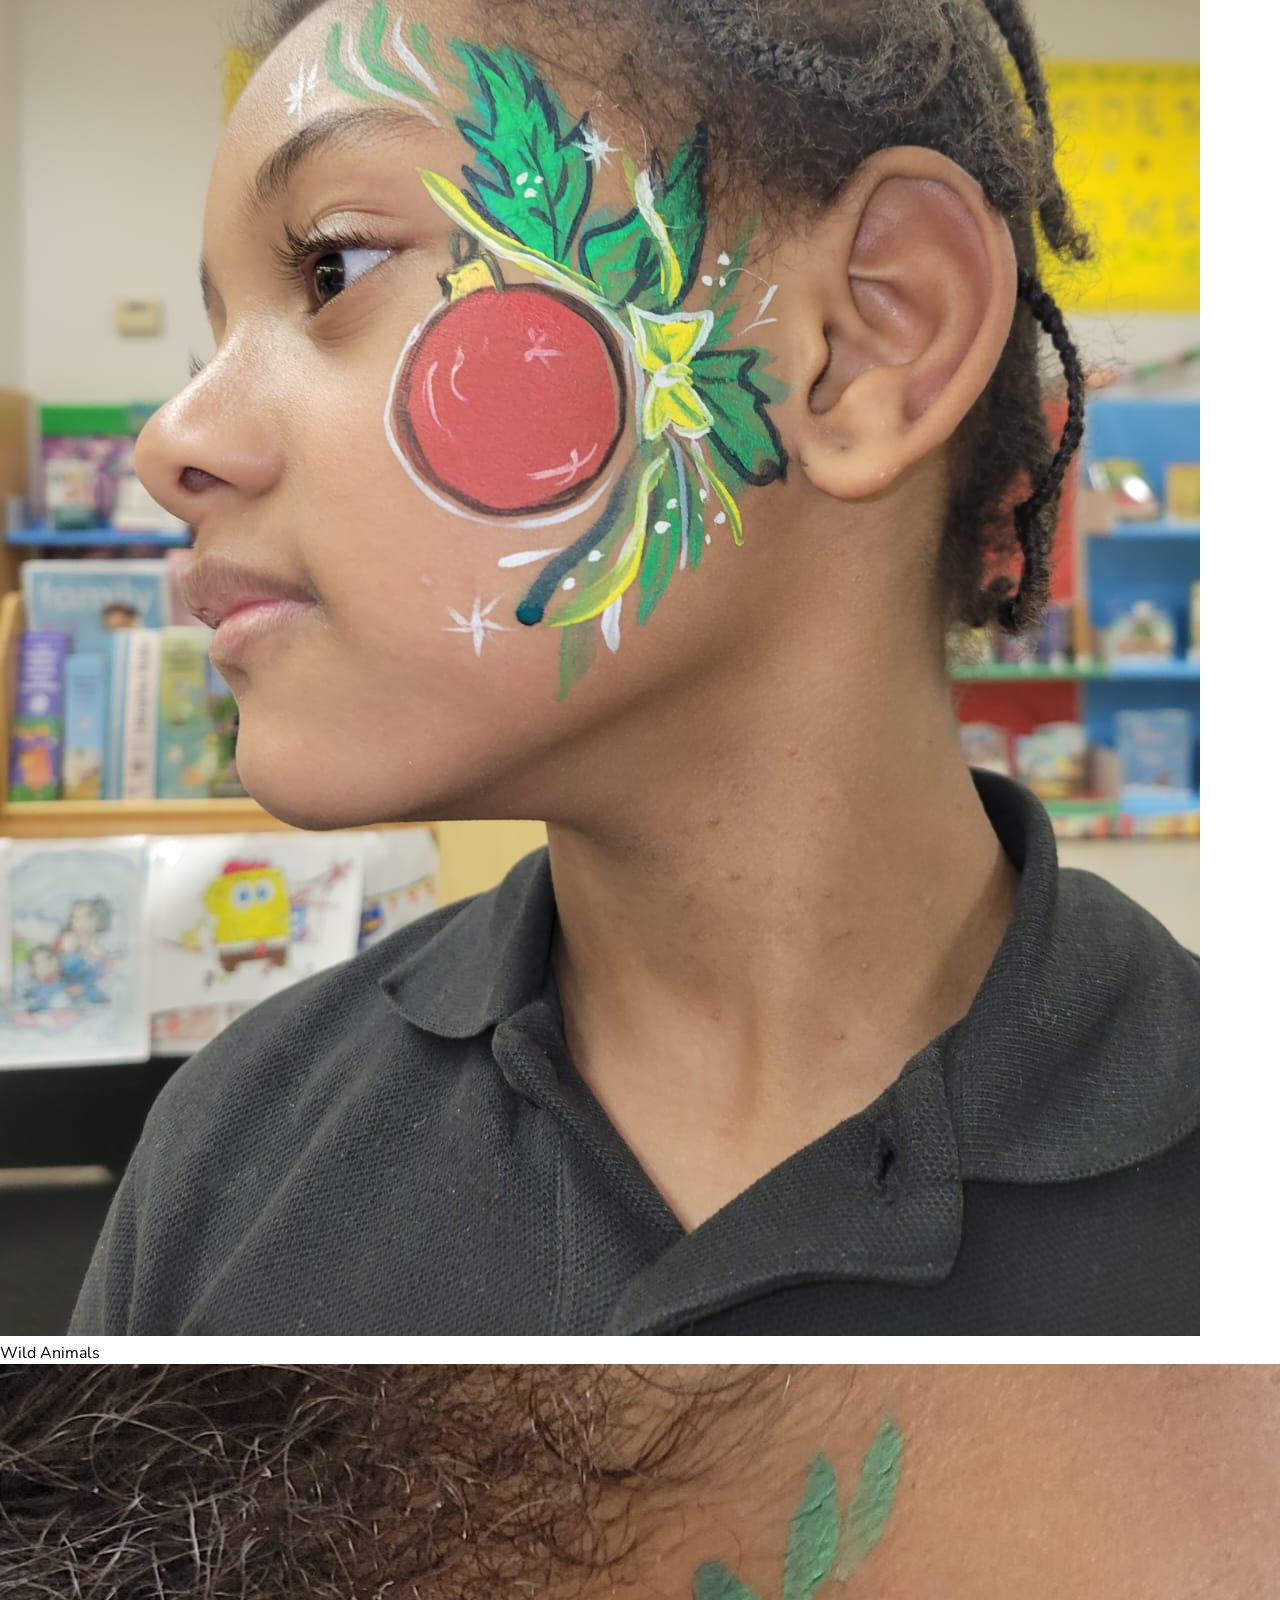
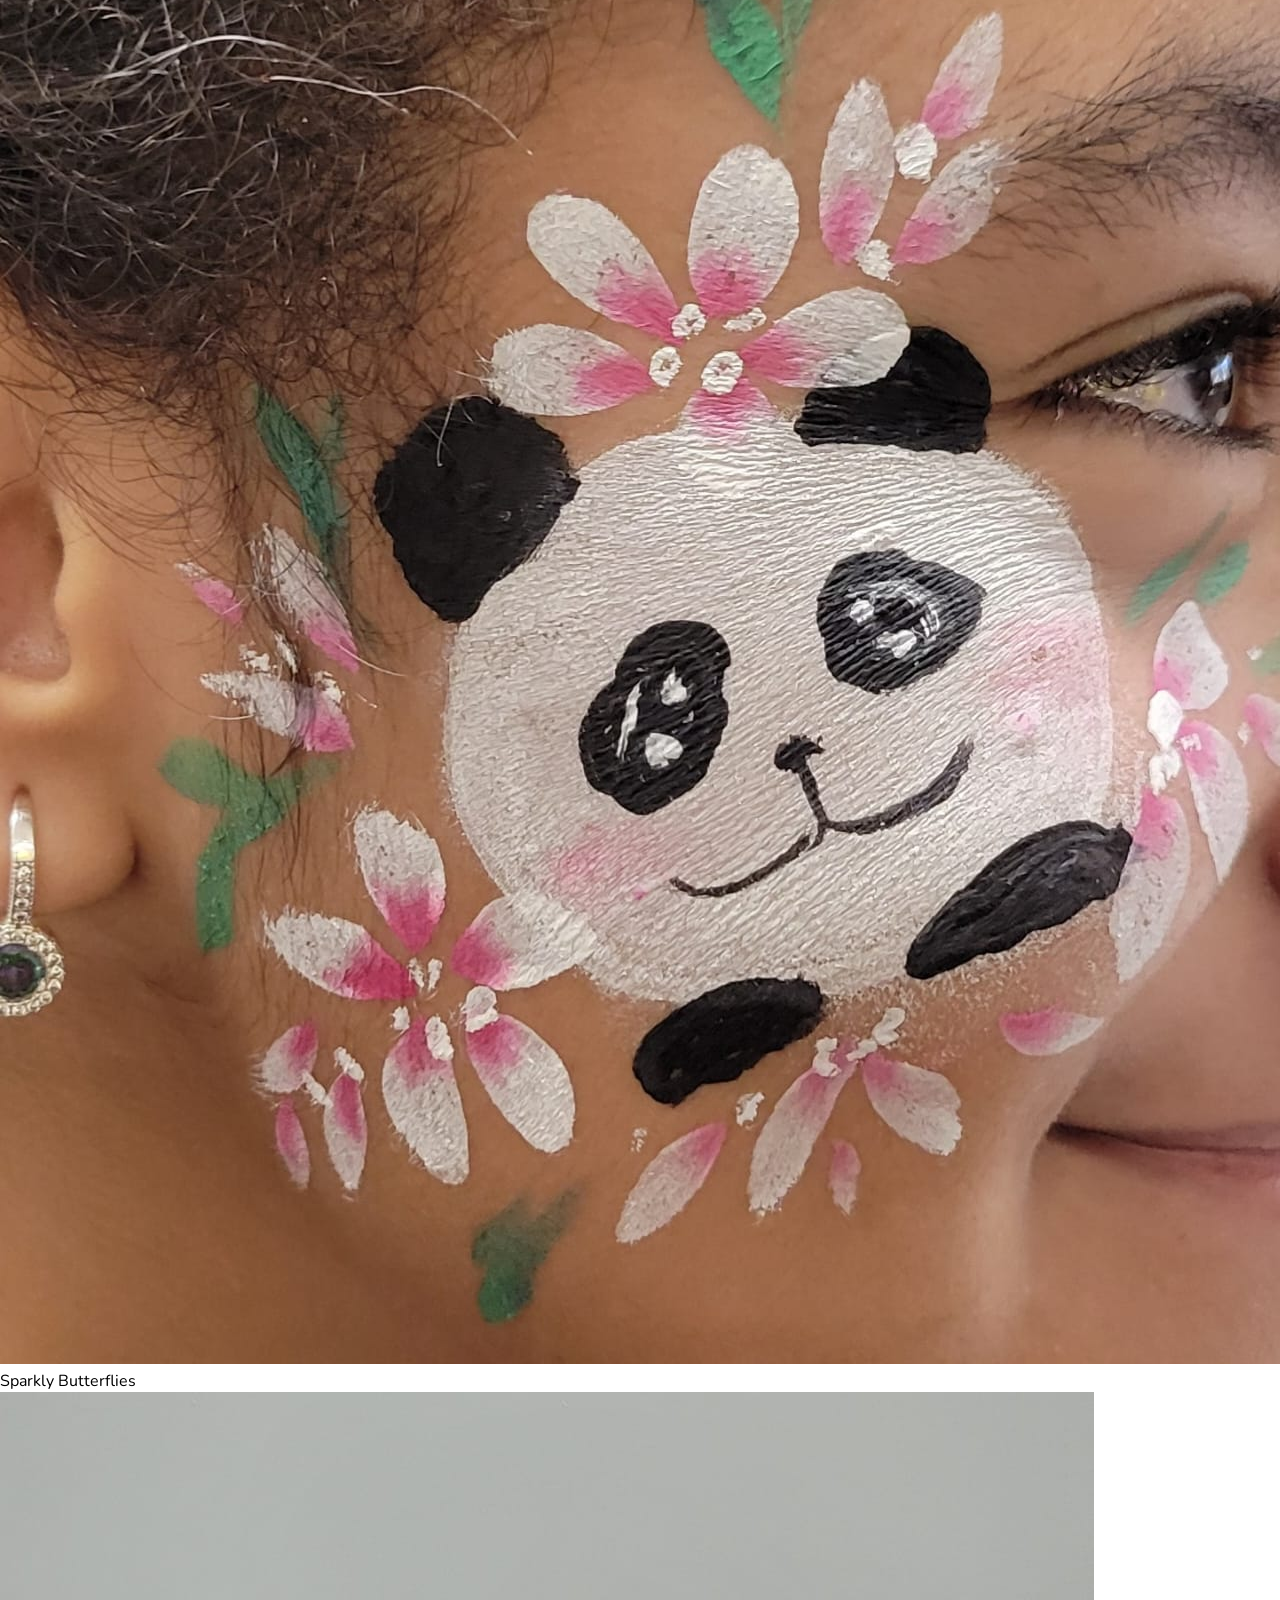
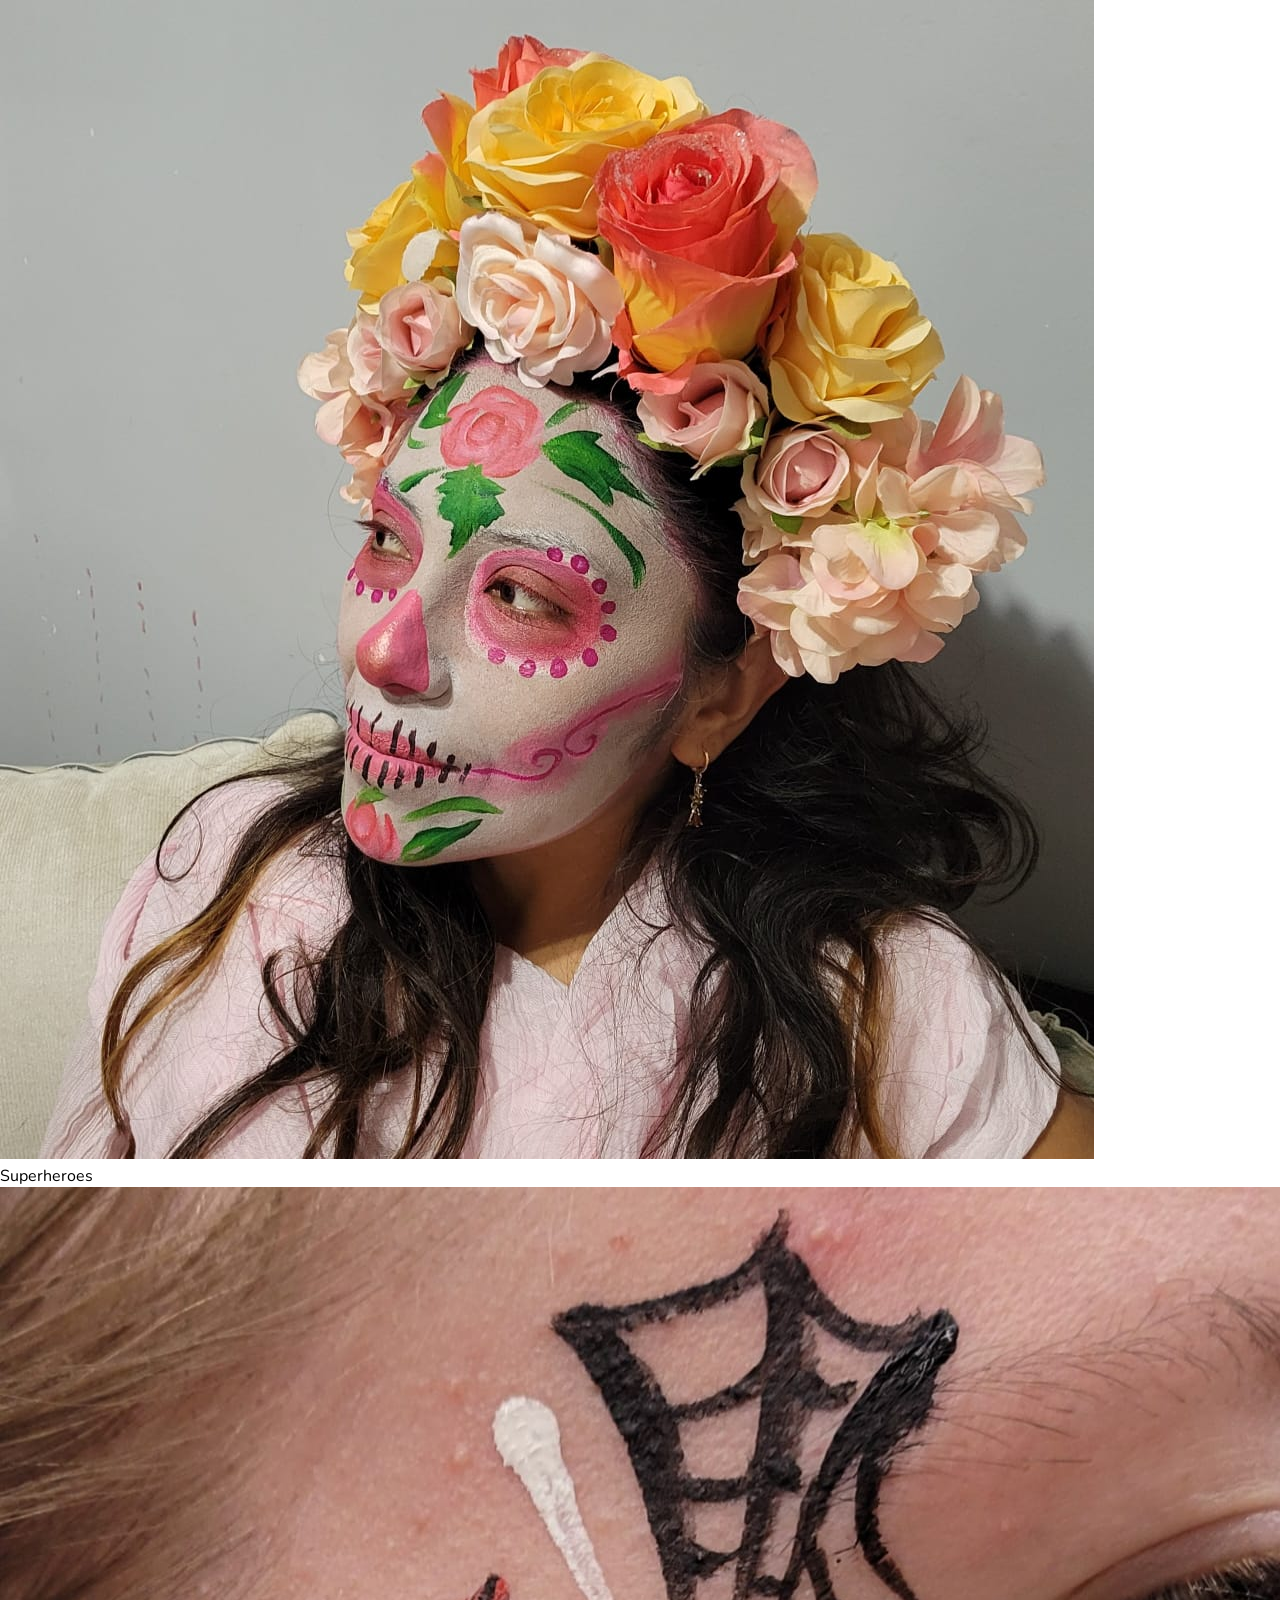
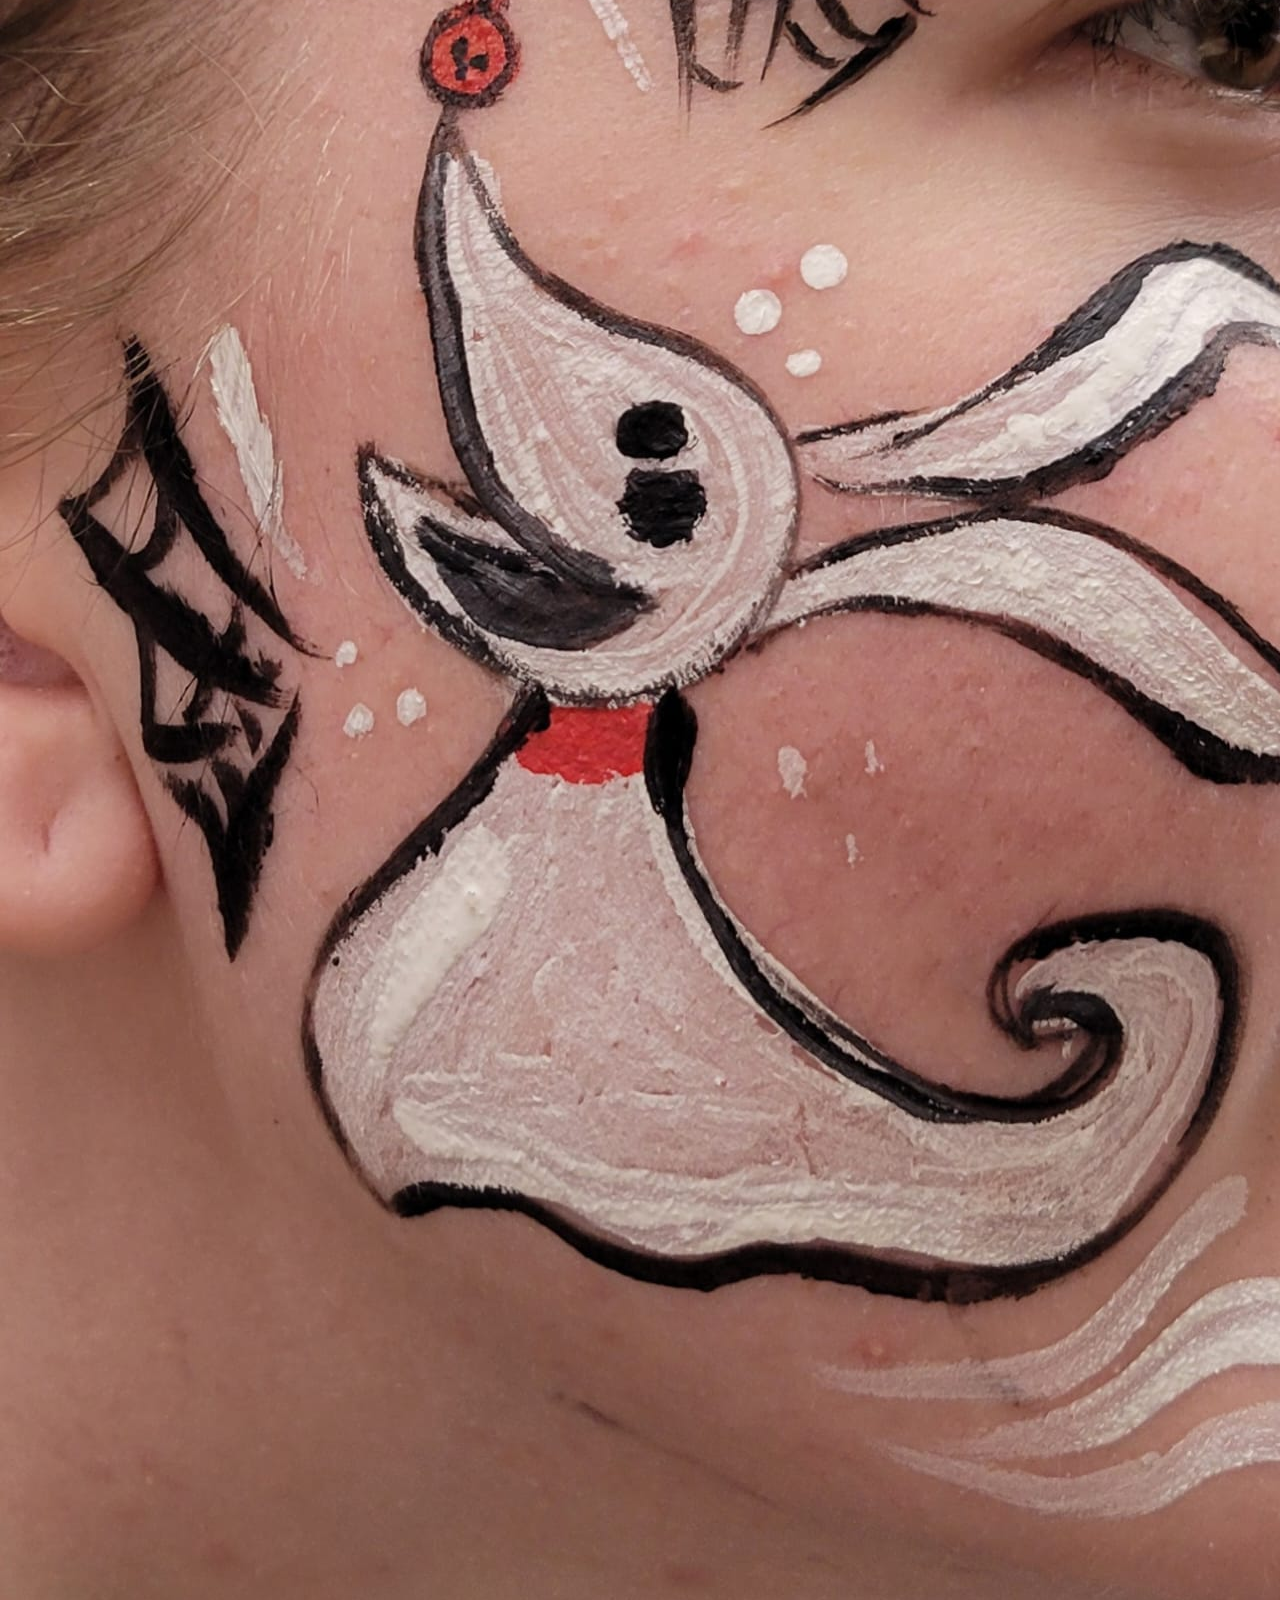
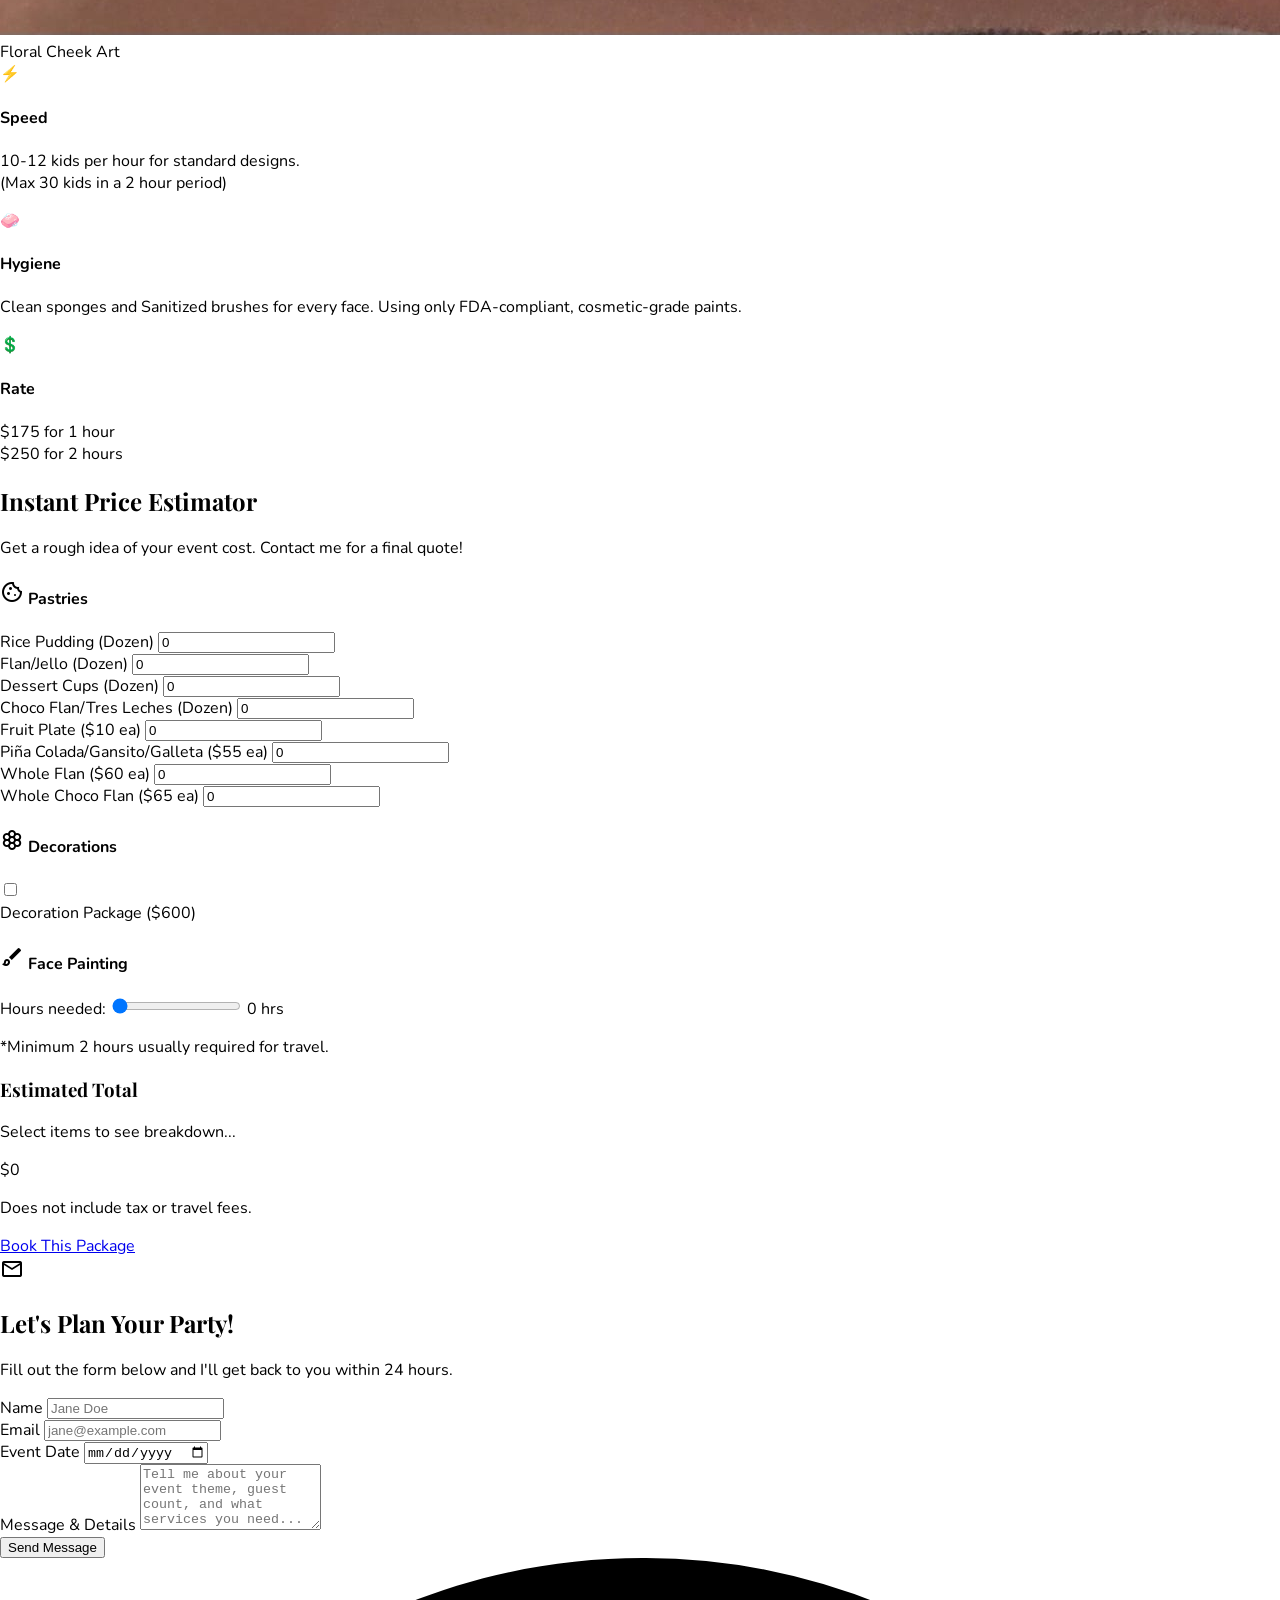
==== commit 3f7e4f65: "Require form fields and set event date min Replace blob image URL with local assests/logos/portrait." ====
--- a/index.html
+++ b/index.html
@@ -1143,6 +1143,7 @@
                                     placeholder="Jane Doe"
                                     type="text"
                                     name="name"
+                                    required
                                 />
                             </div>
                             <div>
@@ -1155,6 +1156,7 @@
                                     placeholder="jane@example.com"
                                     type="email"
                                     name="email"
+                                    required
                                 />
                             </div>
                         </div>
@@ -1167,6 +1169,7 @@
                                 class="w-full px-4 py-3 rounded-lg border border-slate-300 focus:border-pink-500 focus:ring-2 focus:ring-pink-200 outline-none transition"
                                 type="date"
                                 name="event_date"
+                                required
                             />
                         </div>
                         <div>
@@ -1179,6 +1182,7 @@
                                 placeholder="Tell me about your event theme, guest count, and what services you need..."
                                 rows="4"
                                 name="message_details"
+                                required
                             ></textarea>
                         </div>
                         <button
